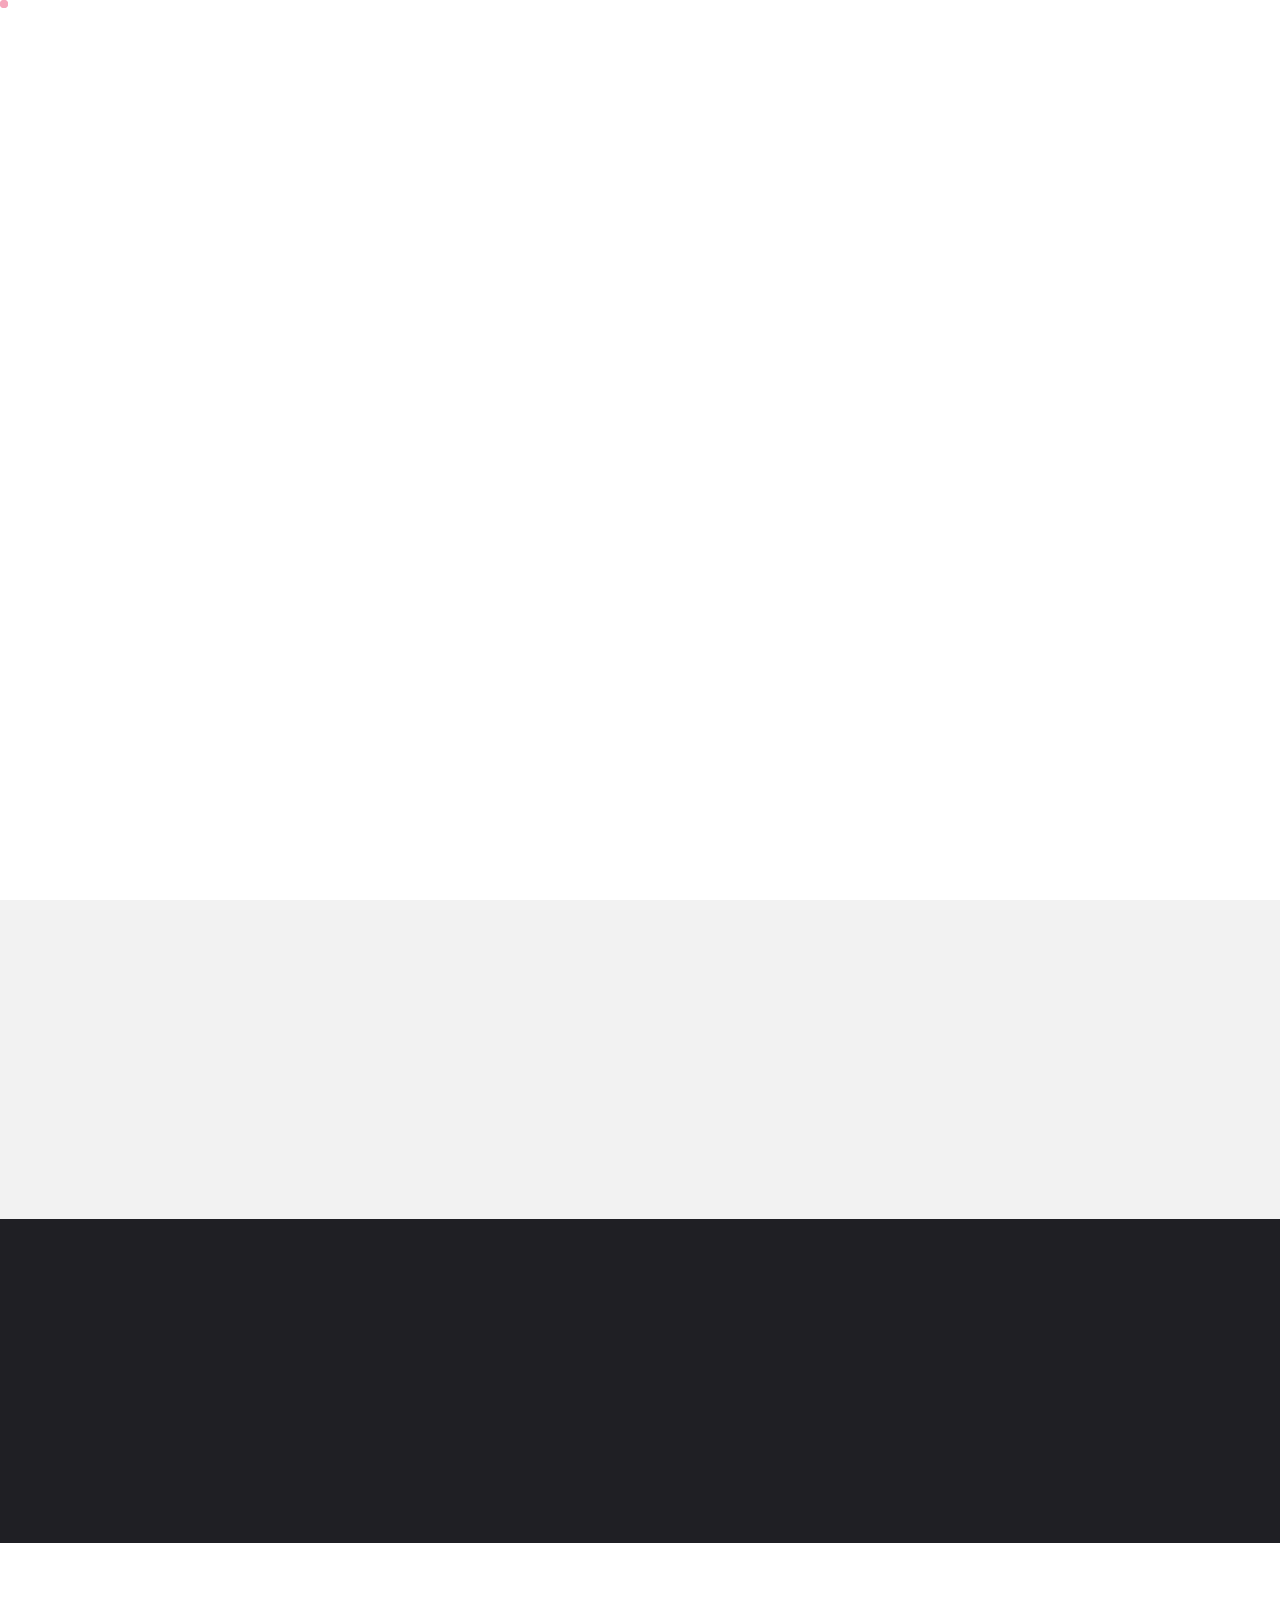
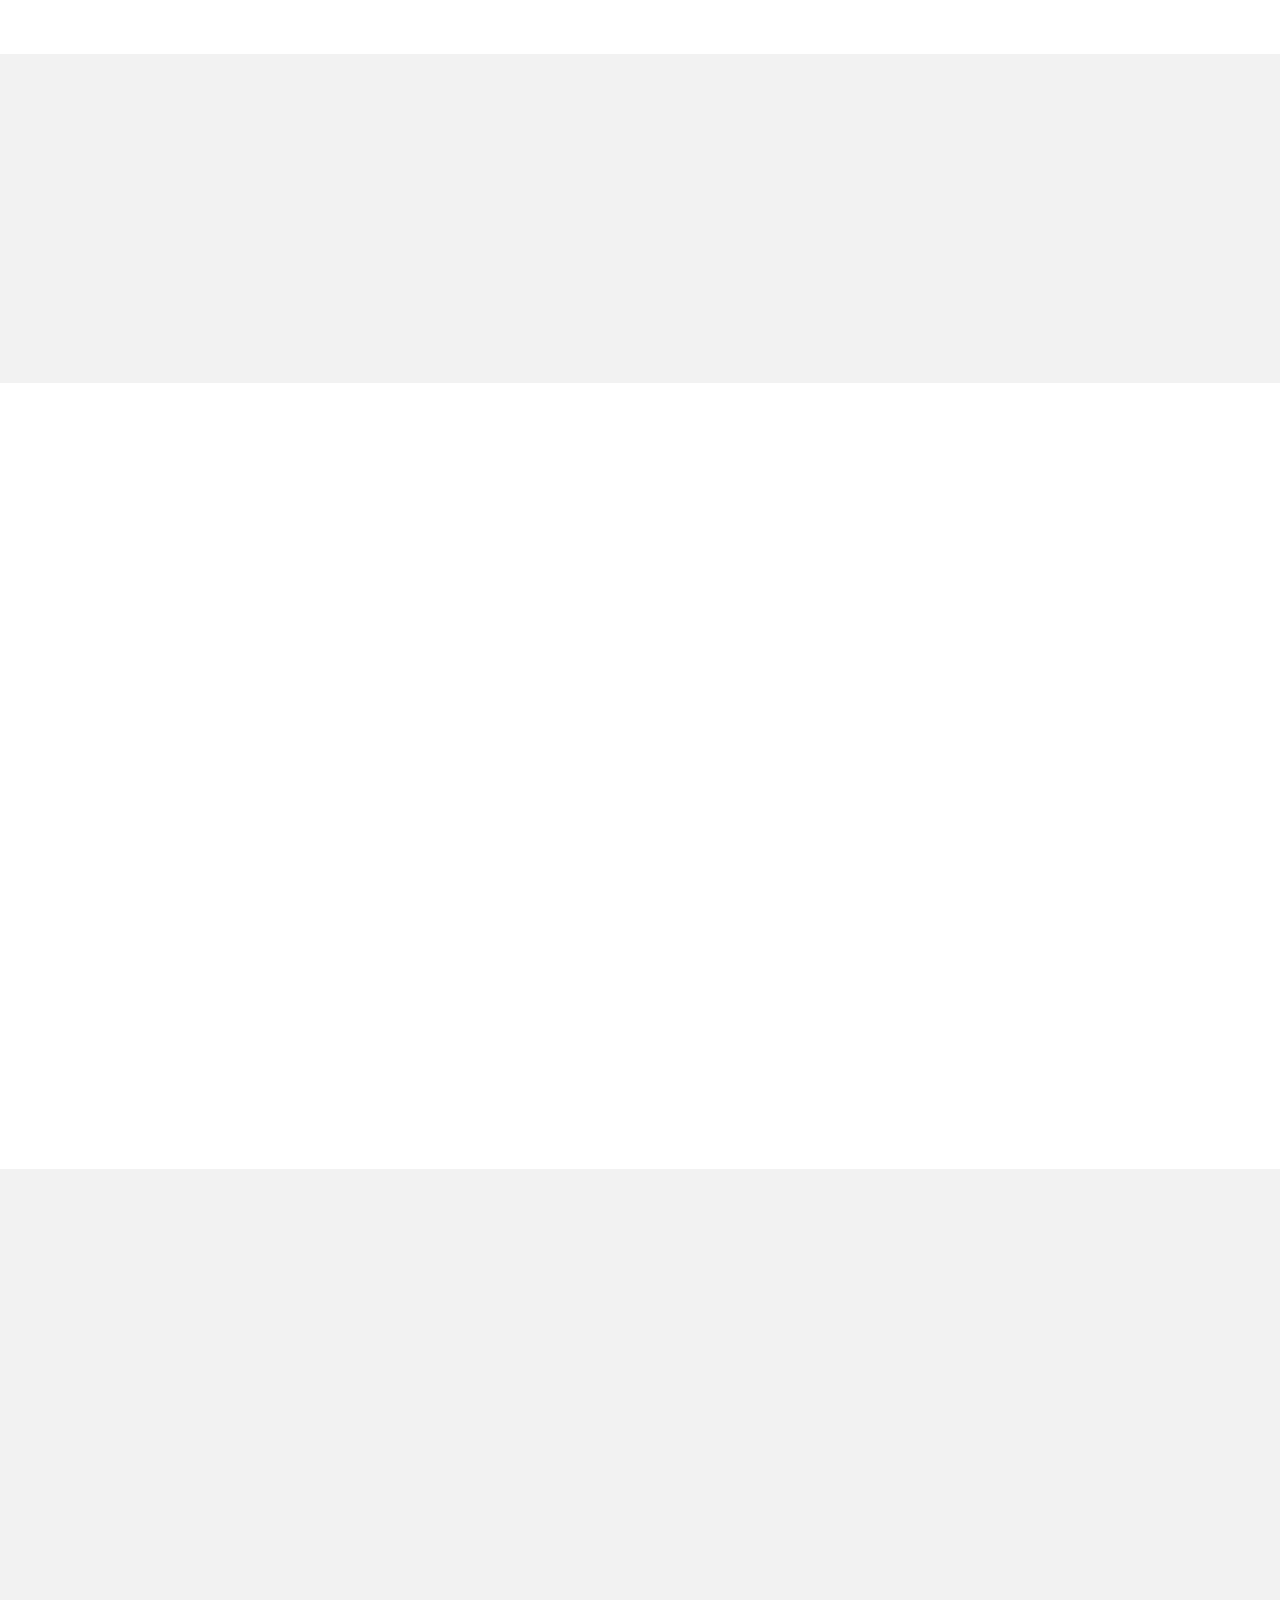
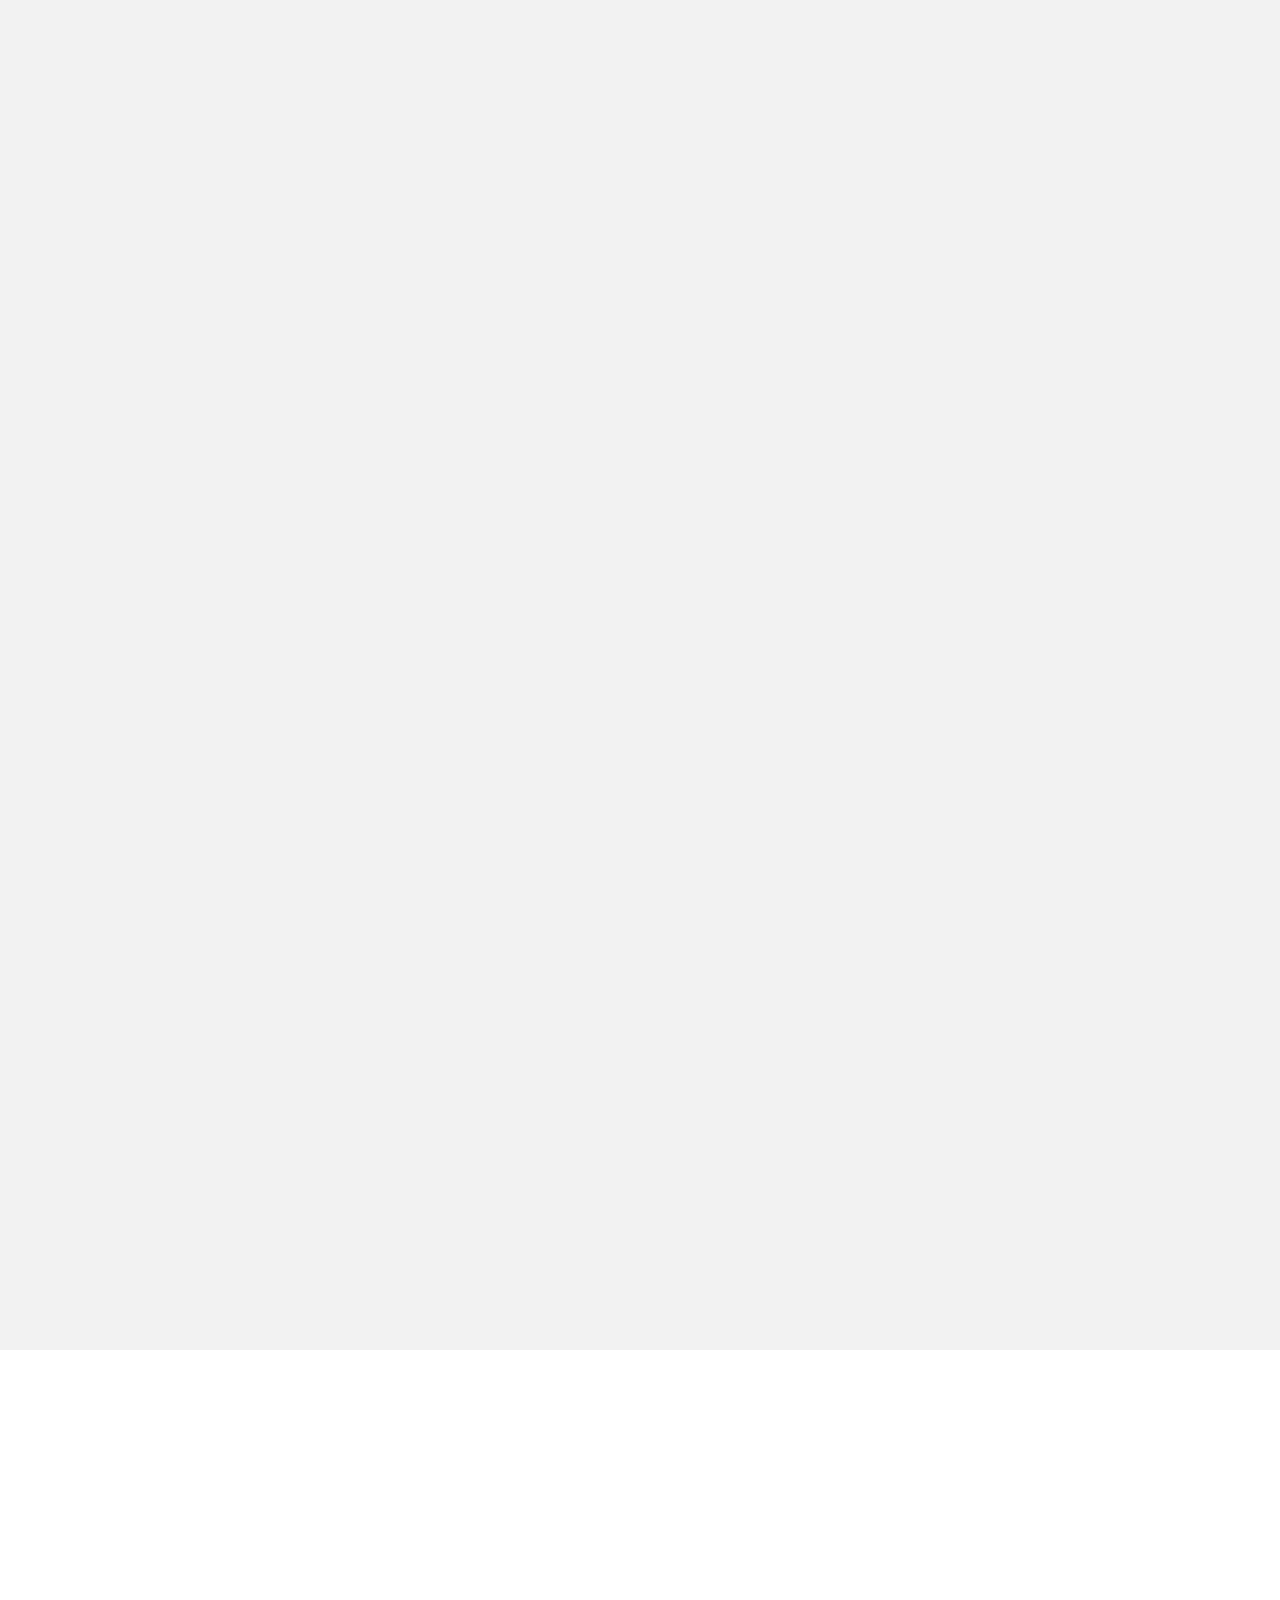
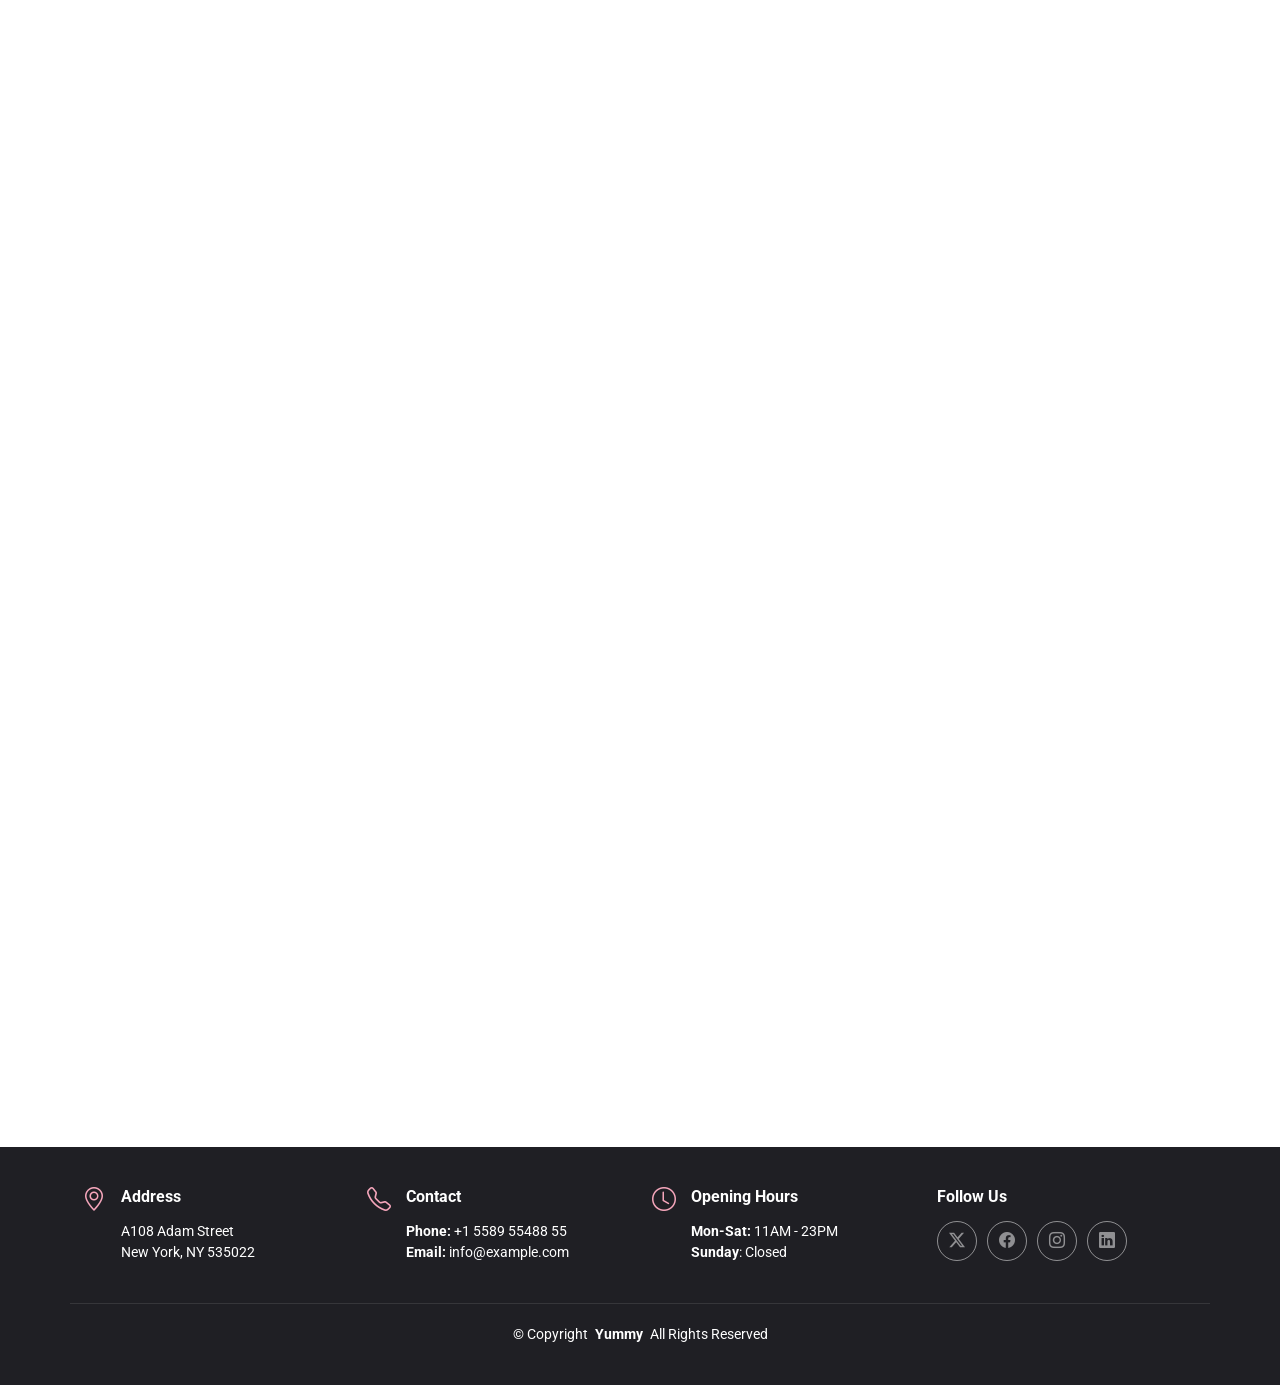
==== index.html @ 61a9fc9a "Actualizar" ====
<!DOCTYPE html>
<html lang="en">

<head>
  <meta charset="utf-8">
  <meta content="width=device-width, initial-scale=1.0" name="viewport">
  <title>Hamburguesa express</title>
  <meta name="description" content="">
  <meta name="keywords" content="">

  <!-- Favicons -->
  <link href="assets/img/favicon.png" rel="icon">
  <link href="assets/img/apple-touch-icon.png" rel="apple-touch-icon">

  <!-- Fonts -->
  <link href="https://fonts.googleapis.com" rel="preconnect">
  <link href="https://fonts.gstatic.com" rel="preconnect" crossorigin>
  <link href="https://fonts.googleapis.com/css2?family=Roboto:ital,wght@0,100;0,300;0,400;0,500;0,700;0,900;1,100;1,300;1,400;1,500;1,700;1,900&family=Inter:wght@100;200;300;400;500;600;700;800;900&family=Amatic+SC:wght@400;700&display=swap" rel="stylesheet">

  <!-- Vendor CSS Files -->
  <link href="assets/vendor/bootstrap/css/bootstrap.min.css" rel="stylesheet">
  <link href="assets/vendor/bootstrap-icons/bootstrap-icons.css" rel="stylesheet">
  <link href="assets/vendor/aos/aos.css" rel="stylesheet">
  <link href="assets/vendor/glightbox/css/glightbox.min.css" rel="stylesheet">
  <link href="assets/vendor/swiper/swiper-bundle.min.css" rel="stylesheet">

  <!-- Main CSS File -->
  <link href="assets/css/main.css" rel="stylesheet">

  <!-- =======================================================
  * Template Name: Yummy
  * Template URL: https://bootstrapmade.com/yummy-bootstrap-restaurant-website-template/
  * Updated: Mar 03 2026 with Bootstrap v5.3.8
  * Author: BootstrapMade.com
  * License: https://bootstrapmade.com/license/
  ======================================================== -->
</head>

<body class="index-page">

  <header id="header" class="header d-flex align-items-center sticky-top">
    <div class="container position-relative d-flex align-items-center justify-content-between">

      <a href="index.html" class="logo d-flex align-items-center me-auto me-xl-0">
        <!-- Uncomment the line below if you also wish to use an image logo -->
         <img src="assets/img/Dulce.webp" alt="">
        <div class="colorT">
          <h1 class="sitename" style="color: #8bc0f1; ">Dulce Vida</h1>
        </div>
        <span>.</span>
      </a>

      <nav id="navmenu" class="navmenu">
        <ul>
          <li><a href="#hero" class="active">Home<br></a></li>
          <li><a href="#menu">Menu</a></li>
          <li><a href="#gallery">Gallery</a></li>
          <li><a href="#contact">Contact</a></li>
        </ul>
        <i class="mobile-nav-toggle d-xl-none bi bi-list"></i>
      </nav>

      <a class="btn-getstarted" href="index.html#book-a-table">Book a Table</a>

    </div>
  </header>

  <main class="main">

    <!-- Hero Section -->
    <section id="hero" class="hero section light-background">

      <div class="container">
        <div class="row gy-4 justify-content-center justify-content-lg-between">
          <div class="col-lg-5 order-2 order-lg-1 d-flex flex-column justify-content-center">
            <h1 data-aos="fade-up">Enjoy Your Healthy<br>Delicious Food</h1>
            <p data-aos="fade-up" data-aos-delay="100">We are team of talented designers making websites with Bootstrap</p>
            <div class="d-flex" data-aos="fade-up" data-aos-delay="200">
              <a href="#book-a-table" class="btn-get-started">Booka a Table</a>
              <a href="https://www.youtube.com/embed/WJB0mTWjXp8?list=RDMMuXaExKJkP_g" class="glightbox btn-watch-video d-flex align-items-center"><i class="bi bi-play-circle"></i><span>Watch Video</span></a>
            </div>
          </div>
          <div class="col-lg-5 order-1 order-lg-2 hero-img" data-aos="zoom-out">
            <img src="assets/img/Postre.png" class="img-fluid animated" alt="">
          </div>
        </div>
      </div>

    </section><!-- /Hero Section -->

    <!-- Why Us Section -->
    <section id="why-us" class="why-us section light-background">

      <div class="container">

        <div class="row gy-4">

          <div class="col-lg-4" data-aos="fade-up" data-aos-delay="100">
            <div class="why-box">
              <h3>Why Choose Yummy</h3>
              <p>
                Lorem ipsum dolor sit amet, consectetur adipiscing elit, sed do eiusmod tempor incididunt ut labore et dolore magna aliqua. Duis aute irure dolor in reprehenderit
                Asperiores dolores sed et. Tenetur quia eos. Autem tempore quibusdam vel necessitatibus optio ad corporis.
              </p>
              <div class="text-center">
                <a href="#" class="more-btn"><span>Learn More</span> <i class="bi bi-chevron-right"></i></a>
              </div>
            </div>
          </div><!-- End Why Box -->

          <div class="col-lg-8 d-flex align-items-stretch">
            <div class="row gy-4" data-aos="fade-up" data-aos-delay="200">

              <div class="col-xl-4">
                <div class="icon-box d-flex flex-column justify-content-center align-items-center">
                  <i class="bi bi-clipboard-data"></i>
                  <h4>Corporis voluptates officia eiusmod</h4>
                  <p>Consequuntur sunt aut quasi enim aliquam quae harum pariatur laboris nisi ut aliquip</p>
                </div>
              </div><!-- End Icon Box -->

              <div class="col-xl-4" data-aos="fade-up" data-aos-delay="300">
                <div class="icon-box d-flex flex-column justify-content-center align-items-center">
                  <i class="bi bi-gem"></i>
                  <h4>Ullamco laboris ladore lore pan</h4>
                  <p>Excepteur sint occaecat cupidatat non proident, sunt in culpa qui officia deserunt</p>
                </div>
              </div><!-- End Icon Box -->

              <div class="col-xl-4" data-aos="fade-up" data-aos-delay="400">
                <div class="icon-box d-flex flex-column justify-content-center align-items-center">
                  <i class="bi bi-inboxes"></i>
                  <h4>Labore consequatur incidid dolore</h4>
                  <p>Aut suscipit aut cum nemo deleniti aut omnis. Doloribus ut maiores omnis facere</p>
                </div>
              </div><!-- End Icon Box -->

            </div>
          </div>

        </div>

      </div>

    </section><!-- /Why Us Section -->

    <!-- Stats Section -->
    <section id="stats" class="stats section dark-background">

      <img src="assets/img/stats-bg.jpg" alt="" data-aos="fade-in">

      <div class="container position-relative" data-aos="fade-up" data-aos-delay="100">

        <div class="row gy-4">

          <div class="col-lg-3 col-md-6">
            <div class="stats-item text-center w-100 h-100">
              <span data-purecounter-start="0" data-purecounter-end="232" data-purecounter-duration="1" class="purecounter"></span>
              <p>Clients</p>
            </div>
          </div><!-- End Stats Item -->

          <div class="col-lg-3 col-md-6">
            <div class="stats-item text-center w-100 h-100">
              <span data-purecounter-start="0" data-purecounter-end="521" data-purecounter-duration="1" class="purecounter"></span>
              <p>Projects</p>
            </div>
          </div><!-- End Stats Item -->

          <div class="col-lg-3 col-md-6">
            <div class="stats-item text-center w-100 h-100">
              <span data-purecounter-start="0" data-purecounter-end="1453" data-purecounter-duration="1" class="purecounter"></span>
              <p>Hours Of Support</p>
            </div>
          </div><!-- End Stats Item -->

          <div class="col-lg-3 col-md-6">
            <div class="stats-item text-center w-100 h-100">
              <span data-purecounter-start="0" data-purecounter-end="32" data-purecounter-duration="1" class="purecounter"></span>
              <p>Workers</p>
            </div>
          </div><!-- End Stats Item -->

        </div>

      </div>

    </section><!-- /Stats Section -->

    <!-- Menu Section -->
    <section id="menu" class="menu section">

      <!-- Section Title -->
      <div class="container section-title" data-aos="fade-up">
        <h2>Our Menu</h2>
        <p><span>Check Our</span> <span class="description-title">Dulce Vida's Menu</span></p>
      </div><!-- End Section Title -->

      <div class="container">

        <ul class="nav nav-tabs d-flex justify-content-center" data-aos="fade-up" data-aos-delay="100">

          <li class="nav-item">
            <a class="nav-link active show" data-bs-toggle="tab" data-bs-target="#menu-starters">
              <h4>Starters</h4>
            </a>
          </li><!-- End tab nav item -->

        </ul>

        <div class="tab-content" data-aos="fade-up" data-aos-delay="200">

          <div class="tab-pane fade active show" id="menu-starters">

            <div class="tab-header text-center">
              <p>Menu</p>
              <h3>Starters</h3>
            </div>

            <div class="row gy-5">

              <div class="col-lg-4 menu-item">
                <a href="assets/img/menu/num1.PNG" class="glightbox"><img src="assets/img/menu/num1.PNG" class="menu-img img-fluid" alt=""></a>
                <h4>Waffle Frutal Supreme</h4>
                <p class="ingredients">
                  Fresh fruit and vanilla ice cream
                </p>
                <p class="price">
                  $5.95
                </p>
              </div><!-- Menu Item -->

              <div class="col-lg-4 menu-item">
                <a href="assets/img/menu/num2.PNG" class="glightbox"><img src="assets/img/menu/num2.PNG" class="menu-img img-fluid" alt=""></a>
                <h4>Waffle Clásico Vainilla</h4>
                <p class="ingredients">
                  Crispy waffle with vanilla ice cream
                </p>
                <p class="price">
                  $14.95
                </p>
              </div><!-- Menu Item -->

              <div class="col-lg-4 menu-item">
                <a href="assets/img/menu/num3.PNG" class="glightbox"><img src="assets/img/menu/num3.PNG" class="menu-img img-fluid" alt=""></a>
                <h4>Waffle Choco Delight</h4>
                <p class="ingredients">
                  Waffle with chocolate chip ice cream
                </p>
                <p class="price">
                  $8.95
                </p>
              </div><!-- Menu Item -->

              <div class="col-lg-4 menu-item">
                <a href="assets/img/menu/num4.PNG" class="glightbox"><img src="assets/img/menu/num4.PNG" class="menu-img img-fluid" alt=""></a>
                <h4>Cookies & Cream Shake</h4>
                <p class="ingredients">
                  Creamy vanilla shake with cookie crumbs
                </p>
                <p class="price">
                  $12.95
                </p>
              </div><!-- Menu Item -->

              <div class="col-lg-4 menu-item">
                <a href="assets/img/menu/num5.PNG" class="glightbox"><img src="assets/img/menu/num5.PNG" class="menu-img img-fluid" alt=""></a>
                <h4>Mango Delight Shake</h4>
                <p class="ingredients">
                  Fresh mango blended into a smooth shake
                </p>
                <p class="price">
                  $12.95
                </p>
              </div><!-- Menu Item -->

              <div class="col-lg-4 menu-item">
                <a href="assets/img/menu/num6.PNG" class="glightbox"><img src="assets/img/menu/num6.PNG" class="menu-img img-fluid" alt=""></a>
                <h4>Strawberry Bliss Shake</h4>
                <p class="ingredients">
                  Sweet strawberry shake topped with whipped cream
                </p>
                <p class="price">
                  $9.95
                </p>
              </div><!-- Menu Item -->

              <div class="col-lg-4 menu-item">
                <a href="assets/img/menu/num8.PNG" class="glightbox"><img src="assets/img/menu/num8.PNG" class="menu-img img-fluid" alt=""></a>
                <h4>Berry Sparkler</h4>
                <p class="ingredients">
                  Refreshing strawberry fruit drink
                </p>
                <p class="price">
                  $9.95
                </p>
              </div><!-- Menu Item -->

              <div class="col-lg-4 menu-item">
                <a href="assets/img/menu/num9.PNG" class="glightbox"><img src="assets/img/menu/num9.PNG" class="menu-img img-fluid" alt=""></a>
                <h4>Mango Splash</h4>
                <p class="ingredients">
                  Chilled mango fruit refresher
                </p>
                <p class="price">
                  $9.95
                </p>
              </div><!-- Menu Item -->

            </div>
          </div><!-- End Starter Menu Content -->

        </div>

      </div>

    </section><!-- /Menu Section -->

    <!-- Testimonials Section -->
    <section id="testimonials" class="testimonials section light-background">

      <!-- Section Title -->

      <div class="container" data-aos="fade-up" data-aos-delay="100">

        <div class="swiper init-swiper">
          <script type="application/json" class="swiper-config">
            {
              "loop": true,
              "speed": 600,
              "autoplay": {
                "delay": 5000
              },
              "slidesPerView": "auto",
              "pagination": {
                "el": ".swiper-pagination",
                "type": "bullets",
                "clickable": true
              }
            }
          </script>
          <div class="swiper-wrapper">

            <div class="swiper-slide">
              <div class="testimonial-item">
                <div class="row gy-4 justify-content-center">
                  <div class="col-lg-6">
                    <div class="testimonial-content">
                      <p>
                        <i class="bi bi-quote quote-icon-left"></i>
                        <span>Proin iaculis purus consequat sem cure digni ssim donec porttitora entum suscipit rhoncus. Accusantium quam, ultricies eget id, aliquam eget nibh et. Maecen aliquam, risus at semper.</span>
                        <i class="bi bi-quote quote-icon-right"></i>
                      </p>
                      <h3>Saul Goodman</h3>
                      <h4>Ceo &amp; Founder</h4>
                      <div class="stars">
                        <i class="bi bi-star-fill"></i><i class="bi bi-star-fill"></i><i class="bi bi-star-fill"></i><i class="bi bi-star-fill"></i><i class="bi bi-star-fill"></i>
                      </div>
                    </div>
                  </div>
                  <div class="col-lg-2 text-center">
                    <img src="assets/img/testimonials/testimonials-1.jpg" class="img-fluid testimonial-img" alt="">
                  </div>
                </div>
              </div>
            </div><!-- End testimonial item -->

            <div class="swiper-slide">
              <div class="testimonial-item">
                <div class="row gy-4 justify-content-center">
                  <div class="col-lg-6">
                    <div class="testimonial-content">
                      <p>
                        <i class="bi bi-quote quote-icon-left"></i>
                        <span>Export tempor illum tamen malis malis eram quae irure esse labore quem cillum quid cillum eram malis quorum velit fore eram velit sunt aliqua noster fugiat irure amet legam anim culpa.</span>
                        <i class="bi bi-quote quote-icon-right"></i>
                      </p>
                      <h3>Sara Wilsson</h3>
                      <h4>Designer</h4>
                      <div class="stars">
                        <i class="bi bi-star-fill"></i><i class="bi bi-star-fill"></i><i class="bi bi-star-fill"></i><i class="bi bi-star-fill"></i><i class="bi bi-star-fill"></i>
                      </div>
                    </div>
                  </div>
                  <div class="col-lg-2 text-center">
                    <img src="assets/img/testimonials/testimonials-2.jpg" class="img-fluid testimonial-img" alt="">
                  </div>
                </div>
              </div>
            </div><!-- End testimonial item -->

            <div class="swiper-slide">
              <div class="testimonial-item">
                <div class="row gy-4 justify-content-center">
                  <div class="col-lg-6">
                    <div class="testimonial-content">
                      <p>
                        <i class="bi bi-quote quote-icon-left"></i>
                        <span>Enim nisi quem export duis labore cillum quae magna enim sint quorum nulla quem veniam duis minim tempor labore quem eram duis noster aute amet eram fore quis sint minim.</span>
                        <i class="bi bi-quote quote-icon-right"></i>
                      </p>
                      <h3>Jena Karlis</h3>
                      <h4>Store Owner</h4>
                      <div class="stars">
                        <i class="bi bi-star-fill"></i><i class="bi bi-star-fill"></i><i class="bi bi-star-fill"></i><i class="bi bi-star-fill"></i><i class="bi bi-star-fill"></i>
                      </div>
                    </div>
                  </div>
                  <div class="col-lg-2 text-center">
                    <img src="assets/img/testimonials/testimonials-3.jpg" class="img-fluid testimonial-img" alt="">
                  </div>
                </div>
              </div>
            </div><!-- End testimonial item -->

            <div class="swiper-slide">
              <div class="testimonial-item">
                <div class="row gy-4 justify-content-center">
                  <div class="col-lg-6">
                    <div class="testimonial-content">
                      <p>
                        <i class="bi bi-quote quote-icon-left"></i>
                        <span>Fugiat enim eram quae cillum dolore dolor amet nulla culpa multos export minim fugiat minim velit minim dolor enim duis veniam ipsum anim magna sunt elit fore quem dolore labore illum veniam.</span>
                        <i class="bi bi-quote quote-icon-right"></i>
                      </p>
                      <h3>John Larson</h3>
                      <h4>Entrepreneur</h4>
                      <div class="stars">
                        <i class="bi bi-star-fill"></i><i class="bi bi-star-fill"></i><i class="bi bi-star-fill"></i><i class="bi bi-star-fill"></i><i class="bi bi-star-fill"></i>
                      </div>
                    </div>
                  </div>
                  <div class="col-lg-2 text-center">
                    <img src="assets/img/testimonials/testimonials-4.jpg" class="img-fluid testimonial-img" alt="">
                  </div>
                </div>
              </div>
            </div><!-- End testimonial item -->

          </div>
          <div class="swiper-pagination"></div>
        </div>

      </div>

    </section><!-- /Testimonials Section -->

    <!-- Book A Table Section -->
    <section id="book-a-table" class="book-a-table section">

      <!-- Section Title -->
      <div class="container section-title" data-aos="fade-up">
        <h2>Book A Table</h2>
        <p><span>Book Your</span> <span class="description-title">Stay With Us<br></span></p>
      </div><!-- End Section Title -->

      <div class="container">

        <div class="row g-0" data-aos="fade-up" data-aos-delay="100">

          <div class="col-lg-4 reservation-img" style="background-image: url(assets/img/reservation.jpg);"></div>

          <div class="col-lg-8 d-flex align-items-center reservation-form-bg" data-aos="fade-up" data-aos-delay="200">
            <form action="forms/book-a-table.php" method="post" role="form" class="php-email-form">
              <div class="row gy-4">
                <div class="col-lg-4 col-md-6">
                  <input type="text" name="name" class="form-control" id="name" placeholder="Your Name" required="">
                </div>
                <div class="col-lg-4 col-md-6">
                  <input type="email" class="form-control" name="email" id="email" placeholder="Your Email" required="">
                </div>
                <div class="col-lg-4 col-md-6">
                  <input type="text" class="form-control" name="phone" id="phone" placeholder="Your Phone" required="">
                </div>
                <div class="col-lg-4 col-md-6">
                  <input type="date" name="date" class="form-control" id="date" placeholder="Date" required="">
                </div>
                <div class="col-lg-4 col-md-6">
                  <input type="time" class="form-control" name="time" id="time" placeholder="Time" required="">
                </div>
                <div class="col-lg-4 col-md-6">
                  <input type="number" class="form-control" name="people" id="people" placeholder="# of people" required="">
                </div>
              </div>

              <div class="form-group mt-3">
                <textarea class="form-control" name="message" rows="5" placeholder="Message"></textarea>
              </div>

              <div class="text-center mt-3">
                <div class="loading">Loading</div>
                <div class="error-message"></div>
                <div class="sent-message">Your booking request was sent. We will call back or send an Email to confirm your reservation. Thank you!</div>
                <button type="submit">Book a Table</button>
              </div>
            </form>
          </div><!-- End Reservation Form -->

        </div>

      </div>

    </section><!-- /Book A Table Section -->

    <!-- Gallery Section -->
    <section id="gallery" class="gallery section light-background">

      <!-- Section Title -->
      <div class="container section-title" data-aos="fade-up">
        <h2>Gallery</h2>
        <p><span>Check</span> <span class="description-title">Our Gallery</span></p>
      </div><!-- End Section Title -->

      <div class="container" data-aos="fade-up" data-aos-delay="100">

        <div class="swiper init-swiper">
          <script type="application/json" class="swiper-config">
            {
              "loop": true,
              "speed": 600,
              "autoplay": {
                "delay": 5000
              },
              "slidesPerView": "auto",
              "centeredSlides": true,
              "pagination": {
                "el": ".swiper-pagination",
                "type": "bullets",
                "clickable": true
              },
              "breakpoints": {
                "320": {
                  "slidesPerView": 1,
                  "spaceBetween": 0
                },
                "768": {
                  "slidesPerView": 3,
                  "spaceBetween": 20
                },
                "1200": {
                  "slidesPerView": 5,
                  "spaceBetween": 20
                }
              }
            }
          </script>
          <div class="swiper-wrapper align-items-center">
            <div class="swiper-slide"><a class="glightbox" data-gallery="images-gallery" href="assets/img/gallery/num1.PNG"><img src="assets/img/gallery/num1.PNG" class="img-fluid" alt=""></a></div>
            <div class="swiper-slide"><a class="glightbox" data-gallery="images-gallery" href="assets/img/gallery/num2.PNG"><img src="assets/img/gallery/num2.PNG" class="img-fluid" alt=""></a></div>
            <div class="swiper-slide"><a class="glightbox" data-gallery="images-gallery" href="assets/img/gallery/num3.PNG"><img src="assets/img/gallery/num3.PNG" class="img-fluid" alt=""></a></div>
            <div class="swiper-slide"><a class="glightbox" data-gallery="images-gallery" href="assets/img/gallery/num4.PNG"><img src="assets/img/gallery/num4.PNG" class="img-fluid" alt=""></a></div>
            <div class="swiper-slide"><a class="glightbox" data-gallery="images-gallery" href="assets/img/gallery/num5.PNG"><img src="assets/img/gallery/num5.PNG" class="img-fluid" alt=""></a></div>
            <div class="swiper-slide"><a class="glightbox" data-gallery="images-gallery" href="assets/img/gallery/num6.PNG"><img src="assets/img/gallery/num6.PNG" class="img-fluid" alt=""></a></div>
            <div class="swiper-slide"><a class="glightbox" data-gallery="images-gallery" href="assets/img/gallery/num8.PNG"><img src="assets/img/gallery/num8.PNG" class="img-fluid" alt=""></a></div>
            <div class="swiper-slide"><a class="glightbox" data-gallery="images-gallery" href="assets/img/gallery/num9.PNG"><img src="assets/img/gallery/num9.PNG" class="img-fluid" alt=""></a></div>
          </div>
          <div class="swiper-pagination"></div>
        </div>

      </div>

    </section><!-- /Gallery Section -->

    <!-- Contact Section -->
    <section id="contact" class="contact section">

      <!-- Section Title -->
      <div class="container section-title" data-aos="fade-up">
        <h2>Contact</h2>
        <p><span>Need Help?</span> <span class="description-title">Contact Us</span></p>
      </div><!-- End Section Title -->

      <div class="container" data-aos="fade-up" data-aos-delay="100">

        <div class="mb-5">
          <iframe style="width: 100%; height: 400px;" src="https://www.google.com/maps/embed?pb=!1m14!1m8!1m3!1d12097.433213460943!2d-74.0062269!3d40.7101282!3m2!1i1024!2i768!4f13.1!3m3!1m2!1s0x0%3A0xb89d1fe6bc499443!2sDowntown+Conference+Center!5e0!3m2!1smk!2sbg!4v1539943755621" frameborder="0" allowfullscreen=""></iframe>
        </div><!-- End Google Maps -->

        <div class="row gy-4">

          <div class="col-md-6">
            <div class="info-item d-flex align-items-center" data-aos="fade-up" data-aos-delay="200">
              <i class="icon bi bi-geo-alt flex-shrink-0"></i>
              <div>
                <h3>Address</h3>
                <p>A108 Adam Street, New York, NY 535022</p>
              </div>
            </div>
          </div><!-- End Info Item -->

          <div class="col-md-6">
            <div class="info-item d-flex align-items-center" data-aos="fade-up" data-aos-delay="300">
              <i class="icon bi bi-telephone flex-shrink-0"></i>
              <div>
                <h3>Call Us</h3>
                <p>+1 5589 55488 55</p>
              </div>
            </div>
          </div><!-- End Info Item -->

          <div class="col-md-6">
            <div class="info-item d-flex align-items-center" data-aos="fade-up" data-aos-delay="400">
              <i class="icon bi bi-envelope flex-shrink-0"></i>
              <div>
                <h3>Email Us</h3>
                <p>info@example.com</p>
              </div>
            </div>
          </div><!-- End Info Item -->

          <div class="col-md-6">
            <div class="info-item d-flex align-items-center" data-aos="fade-up" data-aos-delay="500">
              <i class="icon bi bi-clock flex-shrink-0"></i>
              <div>
                <h3>Opening Hours<br></h3>
                <p><strong>Mon-Sat:</strong> 11AM - 23PM; <strong>Sunday:</strong> Closed</p>
              </div>
            </div>
          </div><!-- End Info Item -->

        </div>

        <form action="forms/contact.php" method="post" class="php-email-form" data-aos="fade-up" data-aos-delay="600">
          <div class="row gy-4">

            <div class="col-md-6">
              <input type="text" name="name" class="form-control" placeholder="Your Name" required="">
            </div>

            <div class="col-md-6 ">
              <input type="email" class="form-control" name="email" placeholder="Your Email" required="">
            </div>

            <div class="col-md-12">
              <input type="text" class="form-control" name="subject" placeholder="Subject" required="">
            </div>

            <div class="col-md-12">
              <textarea class="form-control" name="message" rows="6" placeholder="Message" required=""></textarea>
            </div>

            <div class="col-md-12 text-center">
              <div class="loading">Loading</div>
              <div class="error-message"></div>
              <div class="sent-message">Your message has been sent. Thank you!</div>

              <button type="submit">Send Message</button>
            </div>

          </div>
        </form><!-- End Contact Form -->

      </div>

    </section><!-- /Contact Section -->

  </main>

  <footer id="footer" class="footer dark-background">

    <div class="container">
      <div class="row gy-3">
        <div class="col-lg-3 col-md-6 d-flex">
          <i class="bi bi-geo-alt icon"></i>
          <div class="address">
            <h4>Address</h4>
            <p>A108 Adam Street</p>
            <p>New York, NY 535022</p>
            <p></p>
          </div>

        </div>

        <div class="col-lg-3 col-md-6 d-flex">
          <i class="bi bi-telephone icon"></i>
          <div>
            <h4>Contact</h4>
            <p>
              <strong>Phone:</strong> <span>+1 5589 55488 55</span><br>
              <strong>Email:</strong> <span>info@example.com</span><br>
            </p>
          </div>
        </div>

        <div class="col-lg-3 col-md-6 d-flex">
          <i class="bi bi-clock icon"></i>
          <div>
            <h4>Opening Hours</h4>
            <p>
              <strong>Mon-Sat:</strong> <span>11AM - 23PM</span><br>
              <strong>Sunday</strong>: <span>Closed</span>
            </p>
          </div>
        </div>

        <div class="col-lg-3 col-md-6">
          <h4>Follow Us</h4>
          <div class="social-links d-flex">
            <a href="#" class="twitter"><i class="bi bi-twitter-x"></i></a>
            <a href="#" class="facebook"><i class="bi bi-facebook"></i></a>
            <a href="#" class="instagram"><i class="bi bi-instagram"></i></a>
            <a href="#" class="linkedin"><i class="bi bi-linkedin"></i></a>
          </div>
        </div>

      </div>
    </div>

    <div class="container copyright text-center mt-4">
      <p>© <span>Copyright</span> <strong class="px-1 sitename">Yummy</strong> <span>All Rights Reserved</span></p>
    </div>

  </footer>

  <!-- Scroll Top -->
  <a href="#" id="scroll-top" class="scroll-top d-flex align-items-center justify-content-center"><i class="bi bi-arrow-up-short"></i></a>

  <!-- Preloader -->
  <div id="preloader"></div>

  <!-- Vendor JS Files -->
  <script src="assets/vendor/bootstrap/js/bootstrap.bundle.min.js"></script>
  <script src="assets/vendor/php-email-form/validate.js"></script>
  <script src="assets/vendor/aos/aos.js"></script>
  <script src="assets/vendor/glightbox/js/glightbox.min.js"></script>
  <script src="assets/vendor/purecounter/purecounter_vanilla.js"></script>
  <script src="assets/vendor/swiper/swiper-bundle.min.js"></script>

  <!-- Main JS File -->
  <script src="assets/js/main.js"></script>

</body>

</html>
---- assets/css/main.css ----
/**
* Template Name: Yummy
* Template URL: https://bootstrapmade.com/yummy-bootstrap-restaurant-website-template/
* Updated: Aug 07 2024 with Bootstrap v5.3.3
* Author: BootstrapMade.com
* License: https://bootstrapmade.com/license/
*/

/*--------------------------------------------------------------
# Font & Color Variables
# Help: https://bootstrapmade.com/color-system/
--------------------------------------------------------------*/
/* Fonts */
:root {
  --default-font: "Roboto",  system-ui, -apple-system, "Segoe UI", Roboto, "Helvetica Neue", Arial, "Noto Sans", "Liberation Sans", sans-serif, "Apple Color Emoji", "Segoe UI Emoji", "Segoe UI Symbol", "Noto Color Emoji";
  --heading-font: "Amatic SC",  sans-serif;
  --nav-font: "Inter",  sans-serif;
}

/* Global Colors - The following color variables are used throughout the website. Updating them here will change the color scheme of the entire website */
:root { 
  --background-color: #ffffff; /* Background color for the entire website, including individual sections */
  --default-color: #212529; /* Default color used for the majority of the text content across the entire website */
  --heading-color: #37373f; /* Color for headings, subheadings and title throughout the website */
  --accent-color: #f5a6bb; /* Accent color that represents your brand on the website. It's used for buttons, links, and other elements that need to stand out */
  --surface-color: #ffffff; /* The surface color is used as a background of boxed elements within sections, such as cards, icon boxes, or other elements that require a visual separation from the global background. */
  --contrast-color: #ffffff; /* Contrast color for text, ensuring readability against backgrounds of accent, heading, or default colors. */
}

/* Nav Menu Colors - The following color variables are used specifically for the navigation menu. They are separate from the global colors to allow for more customization options */
:root {
  --nav-color: #7f7f90;  /* The default color of the main navmenu links */
  --nav-hover-color: #f9c5c7; /* Applied to main navmenu links when they are hovered over or active */
  --nav-mobile-background-color: #ffffff; /* Used as the background color for mobile navigation menu */
  --nav-dropdown-background-color: #ffffff; /* Used as the background color for dropdown items that appear when hovering over primary navigation items */
  --nav-dropdown-color: #7f7f90; /* Used for navigation links of the dropdown items in the navigation menu. */
  --nav-dropdown-hover-color: #f9c5c7; /* Similar to --nav-hover-color, this color is applied to dropdown navigation links when they are hovered over. */
}

/* Color Presets - These classes override global colors when applied to any section or element, providing reuse of the sam color scheme. */

.light-background {
  --background-color: #f2f2f2;
  --surface-color: #ffffff;
}

.dark-background {
  --background-color: #1f1f24;
  --default-color: #ffffff;
  --heading-color: #ffffff;
  --surface-color: #37373f;
  --contrast-color: #ffffff;
}

/* Smooth scroll */
:root {
  scroll-behavior: smooth;
}

/*--------------------------------------------------------------
# General Styling & Shared Classes
--------------------------------------------------------------*/
body {
  color: var(--default-color);
  background-color: var(--background-color);
  font-family: var(--default-font);
}

a {
  color: var(--accent-color);
  text-decoration: none;
  transition: 0.3s;
}

a:hover {
  color: color-mix(in srgb, var(--accent-color), transparent 25%);
  text-decoration: none;
}

h1,
h2,
h3,
h4,
h5,
h6 {
  color: var(--heading-color);
  font-family: var(--heading-font);
}

/* Pulsating Play Button
------------------------------*/
.pulsating-play-btn {
  width: 94px;
  height: 94px;
  background: radial-gradient(var(--accent-color) 50%, color-mix(in srgb, var(--accent-color), transparent 75%) 52%);
  border-radius: 50%;
  display: block;
  position: relative;
  overflow: hidden;
}

.pulsating-play-btn:before {
  content: "";
  position: absolute;
  width: 120px;
  height: 120px;
  animation-delay: 0s;
  animation: pulsate-play-btn 2s;
  animation-direction: forwards;
  animation-iteration-count: infinite;
  animation-timing-function: steps;
  opacity: 1;
  border-radius: 50%;
  border: 5px solid color-mix(in srgb, var(--accent-color), transparent 30%);
  top: -15%;
  left: -15%;
  background: rgba(198, 16, 0, 0);
}

.pulsating-play-btn:after {
  content: "";
  position: absolute;
  left: 50%;
  top: 50%;
  transform: translateX(-40%) translateY(-50%);
  width: 0;
  height: 0;
  border-top: 10px solid transparent;
  border-bottom: 10px solid transparent;
  border-left: 15px solid #fff;
  z-index: 100;
  transition: all 400ms cubic-bezier(0.55, 0.055, 0.675, 0.19);
}

.pulsating-play-btn:hover:before {
  content: "";
  position: absolute;
  left: 50%;
  top: 50%;
  transform: translateX(-40%) translateY(-50%);
  width: 0;
  height: 0;
  border: none;
  border-top: 10px solid transparent;
  border-bottom: 10px solid transparent;
  border-left: 15px solid #fff;
  z-index: 200;
  animation: none;
  border-radius: 0;
}

.pulsating-play-btn:hover:after {
  border-left: 15px solid var(--accent-color);
  transform: scale(20);
}

@keyframes pulsate-play-btn {
  0% {
    transform: scale(0.6, 0.6);
    opacity: 1;
  }

  100% {
    transform: scale(1, 1);
    opacity: 0;
  }
}

/* PHP Email Form Messages
------------------------------*/
.php-email-form .error-message {
  display: none;
  background: #df1529;
  color: #ffffff;
  text-align: left;
  padding: 15px;
  margin-bottom: 24px;
  font-weight: 600;
}

.php-email-form .sent-message {
  display: none;
  color: #ffffff;
  background: #059652;
  text-align: center;
  padding: 15px;
  margin-bottom: 24px;
  font-weight: 600;
}

.php-email-form .loading {
  display: none;
  background: var(--surface-color);
  text-align: center;
  padding: 15px;
  margin-bottom: 24px;
}

.php-email-form .loading:before {
  content: "";
  display: inline-block;
  border-radius: 50%;
  width: 24px;
  height: 24px;
  margin: 0 10px -6px 0;
  border: 3px solid var(--accent-color);
  border-top-color: var(--surface-color);
  animation: php-email-form-loading 1s linear infinite;
}

@keyframes php-email-form-loading {
  0% {
    transform: rotate(0deg);
  }

  100% {
    transform: rotate(360deg);
  }
}

/*--------------------------------------------------------------
# Global Header
--------------------------------------------------------------*/
.header {
  color: var(--default-color);
  background-color: var(--background-color);
  padding: 20px 0;
  transition: all 0.5s;
  z-index: 997;
}

.header .logo {
  line-height: 1;
}

.header .logo img {
  max-height: 36px;
  margin-right: 8px;
}

.header .logo h1 {
  font-size: 30px;
  margin: 0;
  font-weight: 700;
  color: var(--heading-color);
  font-family: var(--default-font);
}

.header .logo span {
  color: var(--accent-color);
  font-size: 36px;
}

.header .btn-getstarted,
.header .btn-getstarted:focus {
  color: var(--contrast-color);
  background: var(--accent-color);
  font-size: 14px;
  padding: 8px 26px;
  margin: 0;
  border-radius: 50px;
  transition: 0.3s;
}

.header .btn-getstarted:hover,
.header .btn-getstarted:focus:hover {
  color: var(--contrast-color);
  background: color-mix(in srgb, var(--accent-color), transparent 15%);
}

@media (max-width: 1200px) {
  .header .logo {
    order: 1;
  }

  .header .btn-getstarted {
    order: 2;
    margin: 0 15px 0 0;
    padding: 6px 20px;
  }

  .header .navmenu {
    order: 3;
  }
}

.scrolled .header {
  box-shadow: 0px 0 18px rgba(0, 0, 0, 0.1);
}

/*--------------------------------------------------------------
# Navigation Menu
--------------------------------------------------------------*/
/* Desktop Navigation */
@media (min-width: 1200px) {
  .navmenu {
    padding: 0;
  }

  .navmenu ul {
    margin: 0;
    padding: 0;
    display: flex;
    list-style: none;
    align-items: center;
  }

  .navmenu li {
    position: relative;
  }

  .navmenu>ul>li {
    white-space: nowrap;
    padding: 15px 14px;
  }

  .navmenu>ul>li:last-child {
    padding-right: 0;
  }

  .navmenu a,
  .navmenu a:focus {
    color: var(--nav-color);
    font-size: 15px;
    padding: 0 2px;
    font-family: var(--nav-font);
    font-weight: 500;
    display: flex;
    align-items: center;
    justify-content: space-between;
    white-space: nowrap;
    transition: 0.3s;
    position: relative;
  }

  .navmenu a i,
  .navmenu a:focus i {
    font-size: 12px;
    line-height: 0;
    margin-left: 5px;
    transition: 0.3s;
  }

  .navmenu>ul>li>a:before {
    content: "";
    position: absolute;
    height: 2px;
    bottom: -6px;
    left: 0;
    background-color: var(--nav-hover-color);
    visibility: hidden;
    width: 0px;
    transition: all 0.3s ease-in-out 0s;
  }

  .navmenu a:hover:before,
  .navmenu li:hover>a:before,
  .navmenu .active:before {
    visibility: visible;
    width: 100%;
  }

  .navmenu li:hover>a,
  .navmenu .active,
  .navmenu .active:focus {
    color: color-mix(in srgb, var(--nav-color) 80%, black 50%);
  }

  .navmenu .dropdown ul {
    margin: 0;
    padding: 10px 0;
    background: var(--nav-dropdown-background-color);
    display: block;
    position: absolute;
    visibility: hidden;
    left: 14px;
    top: 130%;
    opacity: 0;
    transition: 0.3s;
    border-radius: 4px;
    z-index: 99;
    box-shadow: 0px 0px 30px rgba(0, 0, 0, 0.1);
  }

  .navmenu .dropdown ul li {
    min-width: 200px;
  }

  .navmenu .dropdown ul a {
    padding: 10px 20px;
    font-size: 15px;
    text-transform: none;
    color: var(--nav-dropdown-color);
  }

  .navmenu .dropdown ul a i {
    font-size: 12px;
  }

  .navmenu .dropdown ul a:hover,
  .navmenu .dropdown ul .active:hover,
  .navmenu .dropdown ul li:hover>a {
    color: var(--nav-dropdown-hover-color);
  }

  .navmenu .dropdown:hover>ul {
    opacity: 1;
    top: 100%;
    visibility: visible;
  }

  .navmenu .dropdown .dropdown ul {
    top: 0;
    left: -90%;
    visibility: hidden;
  }

  .navmenu .dropdown .dropdown:hover>ul {
    opacity: 1;
    top: 0;
    left: -100%;
    visibility: visible;
  }
}

/* Mobile Navigation */
@media (max-width: 1199px) {
  .mobile-nav-toggle {
    color: var(--nav-color);
    font-size: 28px;
    line-height: 0;
    margin-right: 10px;
    cursor: pointer;
    transition: color 0.3s;
  }

  .navmenu {
    padding: 0;
    z-index: 9997;
  }

  .navmenu ul {
    display: none;
    list-style: none;
    position: absolute;
    inset: 60px 20px 20px 20px;
    padding: 10px 0;
    margin: 0;
    border-radius: 6px;
    background-color: var(--nav-mobile-background-color);
    border: 1px solid color-mix(in srgb, var(--default-color), transparent 90%);
    box-shadow: none;
    overflow-y: auto;
    transition: 0.3s;
    z-index: 9998;
  }

  .navmenu a,
  .navmenu a:focus {
    color: var(--nav-dropdown-color);
    padding: 10px 20px;
    font-family: var(--nav-font);
    font-size: 17px;
    font-weight: 500;
    display: flex;
    align-items: center;
    justify-content: space-between;
    white-space: nowrap;
    transition: 0.3s;
  }

  .navmenu a i,
  .navmenu a:focus i {
    font-size: 12px;
    line-height: 0;
    margin-left: 5px;
    width: 30px;
    height: 30px;
    display: flex;
    align-items: center;
    justify-content: center;
    border-radius: 50%;
    transition: 0.3s;
    background-color: color-mix(in srgb, var(--accent-color), transparent 90%);
  }

  .navmenu a i:hover,
  .navmenu a:focus i:hover {
    background-color: var(--accent-color);
    color: var(--contrast-color);
  }

  .navmenu a:hover,
  .navmenu .active,
  .navmenu .active:focus {
    color: var(--nav-dropdown-hover-color);
  }

  .navmenu .active i,
  .navmenu .active:focus i {
    background-color: var(--accent-color);
    color: var(--contrast-color);
    transform: rotate(180deg);
  }

  .navmenu .dropdown ul {
    position: static;
    display: none;
    z-index: 99;
    padding: 10px 0;
    margin: 10px 20px;
    background-color: var(--nav-dropdown-background-color);
    transition: all 0.5s ease-in-out;
  }

  .navmenu .dropdown ul ul {
    background-color: rgba(33, 37, 41, 0.1);
  }

  .navmenu .dropdown>.dropdown-active {
    display: block;
    background-color: rgba(33, 37, 41, 0.03);
  }

  .mobile-nav-active {
    overflow: hidden;
  }

  .mobile-nav-active .mobile-nav-toggle {
    color: #fff;
    position: absolute;
    font-size: 32px;
    top: 15px;
    right: 15px;
    margin-right: 0;
    z-index: 9999;
  }

  .mobile-nav-active .navmenu {
    position: fixed;
    overflow: hidden;
    inset: 0;
    background: rgba(33, 37, 41, 0.8);
    transition: 0.3s;
  }

  .mobile-nav-active .navmenu>ul {
    display: block;
  }
}

/*--------------------------------------------------------------
# Global Footer
--------------------------------------------------------------*/
.footer {
  --heading-font: var(--default-font);
  color: var(--default-color);
  background-color: var(--background-color);
  font-size: 14px;
  padding: 40px 0;
  position: relative;
}

.footer .icon {
  color: var(--accent-color);
  margin-right: 15px;
  font-size: 24px;
  line-height: 0;
}

.footer h4 {
  font-size: 16px;
  font-weight: 700;
  margin-bottom: 15px;
}

.footer .address p {
  margin-bottom: 0px;
}

.footer .social-links a {
  display: flex;
  align-items: center;
  justify-content: center;
  width: 40px;
  height: 40px;
  border-radius: 50%;
  border: 1px solid color-mix(in srgb, var(--default-color), transparent 50%);
  font-size: 16px;
  color: color-mix(in srgb, var(--default-color), transparent 50%);
  margin-right: 10px;
  transition: 0.3s;
}

.footer .social-links a:hover {
  color: var(--accent-color);
  border-color: var(--accent-color);
}

.footer .copyright {
  padding-top: 20px;
  border-top: 1px solid color-mix(in srgb, var(--default-color), transparent 90%);
}

.footer .copyright p {
  margin-bottom: 0;
}

.footer .credits {
  margin-top: 5px;
  font-size: 13px;
}

/*--------------------------------------------------------------
# Preloader
--------------------------------------------------------------*/
#preloader {
  position: fixed;
  inset: 0;
  z-index: 9999;
  overflow: hidden;
  background-color: var(--background-color);
  transition: all 0.6s ease-out;
  width: 100%;
  height: 100vh;
}

#preloader:before,
#preloader:after {
  content: "";
  position: absolute;
  border: 4px solid var(--accent-color);
  border-radius: 50%;
  animation: animate-preloader 2s cubic-bezier(0, 0.2, 0.8, 1) infinite;
}

#preloader:after {
  animation-delay: -0.5s;
}

@keyframes animate-preloader {
  0% {
    width: 10px;
    height: 10px;
    top: calc(50% - 5px);
    left: calc(50% - 5px);
    opacity: 1;
  }

  100% {
    width: 72px;
    height: 72px;
    top: calc(50% - 36px);
    left: calc(50% - 36px);
    opacity: 0;
  }
}

/*--------------------------------------------------------------
# Scroll Top Button
--------------------------------------------------------------*/
.scroll-top {
  position: fixed;
  visibility: hidden;
  opacity: 0;
  right: 15px;
  bottom: -15px;
  z-index: 99999;
  background-color: var(--accent-color);
  width: 44px;
  height: 44px;
  border-radius: 50px;
  transition: all 0.4s;
}

.scroll-top i {
  font-size: 24px;
  color: var(--contrast-color);
  line-height: 0;
}

.scroll-top:hover {
  background-color: color-mix(in srgb, var(--accent-color), transparent 20%);
  color: var(--contrast-color);
}

.scroll-top.active {
  visibility: visible;
  opacity: 1;
  bottom: 15px;
}

/*--------------------------------------------------------------
# Disable aos animation delay on mobile devices
--------------------------------------------------------------*/
@media screen and (max-width: 768px) {
  [data-aos-delay] {
    transition-delay: 0 !important;
  }
}

/*--------------------------------------------------------------
# Global Page Titles & Breadcrumbs
--------------------------------------------------------------*/
.page-title {
  --background-color: color-mix(in srgb, var(--default-color), transparent 96%);
  color: var(--default-color);
  background-color: var(--background-color);
  padding: 120px 0;
  text-align: center;
  position: relative;
}

.page-title h1 {
  font-size: 42px;
  font-weight: 400;
  margin-bottom: 10px;
  font-family: var(--default-font);
}

.page-title .breadcrumbs ol {
  display: flex;
  flex-wrap: wrap;
  list-style: none;
  justify-content: center;
  padding: 0;
  margin: 0;
  font-size: 16px;
  font-weight: 400;
}

.page-title .breadcrumbs ol li+li {
  padding-left: 10px;
}

.page-title .breadcrumbs ol li+li::before {
  content: "/";
  display: inline-block;
  padding-right: 10px;
  color: color-mix(in srgb, var(--default-color), transparent 70%);
}

/*--------------------------------------------------------------
# Global Sections
--------------------------------------------------------------*/
section,
.section {
  color: var(--default-color);
  background-color: var(--background-color);
  padding: 60px 0;
  scroll-margin-top: 92px;
  overflow: clip;
}

@media (max-width: 1199px) {

  section,
  .section {
    scroll-margin-top: 56px;
  }
}

/*--------------------------------------------------------------
# Global Section Titles
--------------------------------------------------------------*/
.section-title {
  text-align: center;
  padding-bottom: 60px;
  position: relative;
}

.section-title h2 {
  font-size: 13px;
  letter-spacing: 1px;
  font-weight: 400;
  padding: 0;
  margin: 0;
  color: color-mix(in srgb, var(--default-color), transparent 50%);
  display: inline-block;
  text-transform: uppercase;
  font-family: var(--default-font);
}

.section-title p {
  color: var(--heading-color);
  margin: 10px 0 0 0;
  font-size: 48px;
  font-weight: 500;
  font-family: var(--heading-font);
}

.section-title p .description-title {
  color: var(--accent-color);
}

/*--------------------------------------------------------------
# Hero Section
--------------------------------------------------------------*/
.hero {
  width: 100%;
  min-height: 60vh;
  position: relative;
  padding: 60px 0;
  display: flex;
  align-items: center;
}

.hero h1 {
  margin: 0;
  font-size: 64px;
  font-weight: 700;
}

.hero p {
  color: color-mix(in srgb, var(--default-color), transparent 30%);
  margin: 5px 0 30px 0;
  font-size: 20px;
  font-weight: 400;
}

.hero .btn-get-started {
  color: var(--contrast-color);
  background: var(--accent-color);
  font-weight: 400;
  font-size: 15px;
  letter-spacing: 1px;
  display: inline-block;
  padding: 10px 28px 12px 28px;
  border-radius: 50px;
  transition: 0.5s;
  box-shadow: 0 8px 28px rgba(0, 0, 0, 0.1);
}

.hero .btn-get-started:hover {
  color: var(--contrast-color);
  background: color-mix(in srgb, var(--accent-color), transparent 15%);
  box-shadow: 0 8px 28px rgba(0, 0, 0, 0.1);
}

.hero .btn-watch-video {
  font-size: 16px;
  transition: 0.5s;
  margin-left: 25px;
  color: var(--default-color);
  font-weight: 500;
}

.hero .btn-watch-video i {
  color: var(--accent-color);
  font-size: 32px;
  transition: 0.3s;
  line-height: 0;
  margin-right: 8px;
}

.hero .btn-watch-video:hover {
  color: var(--accent-color);
}

.hero .btn-watch-video:hover i {
  color: color-mix(in srgb, var(--accent-color), transparent 15%);
}

.hero .animated {
  animation: up-down 2s ease-in-out infinite alternate-reverse both;
}

@media (max-width: 640px) {
  .hero h1 {
    font-size: 28px;
    line-height: 36px;
  }

  .hero p {
    font-size: 18px;
    line-height: 24px;
    margin-bottom: 30px;
  }

  .hero .btn-get-started,
  .hero .btn-watch-video {
    font-size: 13px;
  }
}

@keyframes up-down {
  0% {
    transform: translateY(10px);
  }

  100% {
    transform: translateY(-10px);
  }
}

/*--------------------------------------------------------------
# About Section
--------------------------------------------------------------*/
.about h3 {
  font-weight: 700;
  font-size: 28px;
  margin-bottom: 20px;
}

.about .book-a-table {
  text-align: center;
  border: 4px solid color-mix(in srgb, var(--default-color), transparent 30%);
  padding: 22px;
}

.about .book-a-table h3 {
  font-family: var(--default-font);
  margin: 0 0 0 0;
  font-size: 24px;
}

.about .book-a-table p {
  color: var(--accent-color);
  font-weight: 500;
  font-size: 28px;
  margin: 0;
}

.about .fst-italic {
  color: color-mix(in srgb, var(--default-color), var(--contrast-color) 50%);
}

.about .content ul {
  list-style: none;
  padding: 0;
}

.about .content ul li {
  padding: 0 0 10px 30px;
  position: relative;
}

.about .content ul i {
  position: absolute;
  font-size: 20px;
  left: 0;
  top: -3px;
  color: var(--accent-color);
}

.about .content p:last-child {
  margin-bottom: 0;
}

.about .pulsating-play-btn {
  position: absolute;
  left: calc(50% - 47px);
  top: calc(50% - 47px);
}

/*--------------------------------------------------------------
# Why Us Section
--------------------------------------------------------------*/
.why-us .why-box {
  color: var(--contrast-color);
  background: var(--accent-color);
  padding: 30px;
}

.why-us .why-box h3 {
  color: var(--contrast-color);
  font-family: var(--default-font);
  font-weight: 700;
  font-size: 34px;
  margin-bottom: 30px;
}

.why-us .why-box p {
  margin-bottom: 30px;
}

.why-us .why-box .more-btn {
  display: inline-block;
  background: color-mix(in srgb, var(--contrast-color), transparent 85%);
  padding: 8px 40px 10px 40px;
  color: var(--contrast-color);
  transition: all ease-in-out 0.4s;
  border-radius: 50px;
}

.why-us .why-box .more-btn i {
  font-size: 14px;
}

.why-us .why-box .more-btn:hover {
  color: var(--accent-color);
  background: var(--surface-color);
}

.why-us .icon-box {
  background-color: var(--surface-color);
  text-align: center;
  padding: 40px 30px;
  width: 100%;
  height: 100%;
  border: 1px solid color-mix(in srgb, var(--default-color), transparent 90%);
}

.why-us .icon-box i {
  color: var(--accent-color);
  font-size: 32px;
  margin-bottom: 30px;
  background: color-mix(in srgb, var(--accent-color), transparent 95%);
  border-radius: 50px;
  display: flex;
  align-items: center;
  justify-content: center;
  width: 72px;
  height: 72px;
  transition: 0.3s;
}

.why-us .icon-box h4 {
  font-size: 20px;
  font-weight: 500;
  margin: 0 0 30px 0;
  font-family: var(--default-font);
}

.why-us .icon-box p {
  font-size: 15px;
  color: color-mix(in srgb, var(--default-color), transparent 30%);
}

.why-us .icon-box:hover i {
  color: var(--contrast-color);
  background: var(--accent-color);
}

/*--------------------------------------------------------------
# Stats Section
--------------------------------------------------------------*/
.stats {
  position: relative;
  padding: 120px 0;
}

.stats img {
  position: absolute;
  inset: 0;
  display: block;
  width: 100%;
  height: 100%;
  object-fit: cover;
  z-index: 1;
}

.stats:before {
  content: "";
  background: color-mix(in srgb, var(--background-color), transparent 40%);
  position: absolute;
  inset: 0;
  z-index: 2;
}

.stats .container {
  position: relative;
  z-index: 3;
}

.stats .stats-item {
  padding: 30px;
  width: 100%;
}

.stats .stats-item span {
  font-size: 48px;
  display: block;
  color: var(--default-color);
  font-weight: 700;
}

.stats .stats-item p {
  padding: 0;
  margin: 0;
  font-size: 16px;
  font-weight: 700;
  color: color-mix(in srgb, var(--default-color), transparent 40%);
}

/*--------------------------------------------------------------
# Menu Section
--------------------------------------------------------------*/
.menu .nav-tabs {
  border: 0;
}

.menu .nav-link {
  background-color: var(--background-color);
  color: color-mix(in srgb, var(--default-color), transparent 20%);
  margin: 0 15px;
  padding: 10px 5px;
  transition: 0.3s;
  border-radius: 0;
  cursor: pointer;
  height: 100%;
  border: 0;
  border-bottom: 2px solid color-mix(in srgb, var(--default-color), transparent 80%);
}

@media (max-width: 575px) {
  .menu .nav-link {
    margin: 0 10px;
    padding: 10px 0;
  }
}

.menu .nav-link i {
  padding-right: 15px;
  font-size: 48px;
}

.menu .nav-link h4 {
  font-size: 18px;
  font-weight: 400;
  margin: 0;
  font-family: var(--default-font);
}

@media (max-width: 575px) {
  .menu .nav-link h4 {
    font-size: 16px;
  }
}

.menu .nav-link:hover {
  color: var(--accent-color);
  border-color: var(--accent-color);
}

.menu .nav-link.active {
  background-color: var(--background-color);
  color: var(--accent-color);
  border-color: var(--accent-color);
}

.menu .tab-content .tab-header {
  padding: 30px 0;
}

.menu .tab-content .tab-header p {
  font-size: 14px;
  text-transform: uppercase;
  color: color-mix(in srgb, var(--default-color), transparent 20%);
  margin-bottom: 0;
}

.menu .tab-content .tab-header h3 {
  font-size: 48px;
  font-weight: 700;
  color: var(--accent-color);
}

.menu .tab-content .menu-item {
  text-align-last: center;
}

.menu .tab-content .menu-item .menu-img {
  padding: 0 60px;
  margin-bottom: 15px;
}

.menu .tab-content .menu-item h4 {
  font-size: 24px;
  font-weight: 400;
  margin-bottom: 5px;
  font-family: var(--default-font);
}

.menu .tab-content .menu-item .ingredients {
  font-family: var(--nav-font);
  color: color-mix(in srgb, var(--default-color), transparent 50%);
  margin-bottom: 5px;
}

.menu .tab-content .menu-item .price {
  font-size: 24px;
  font-weight: 700;
  color: var(--accent-color);
}

/*--------------------------------------------------------------
# Testimonials Section
--------------------------------------------------------------*/
.testimonials .testimonials-carousel,
.testimonials .testimonials-slider {
  overflow: hidden;
}

.testimonials .testimonial-item .testimonial-content {
  border-left: 3px solid var(--accent-color);
  padding-left: 30px;
}

.testimonials .testimonial-item .testimonial-img {
  border-radius: 50%;
  border: 4px solid var(--background-color);
  margin: 0 auto;
}

.testimonials .testimonial-item h3 {
  font-size: 20px;
  font-weight: bold;
  margin: 10px 0 5px 0;
}

.testimonials .testimonial-item h4 {
  font-size: 14px;
  color: color-mix(in srgb, var(--default-color), transparent 40%);
  margin: 0 0 10px 0;
}

.testimonials .testimonial-item .stars i {
  color: #ffc107;
  margin: 0 1px;
}

.testimonials .testimonial-item .quote-icon-left,
.testimonials .testimonial-item .quote-icon-right {
  color: color-mix(in srgb, var(--accent-color), transparent 50%);
  font-size: 26px;
  line-height: 0;
}

.testimonials .testimonial-item .quote-icon-left {
  display: inline-block;
  left: -5px;
  position: relative;
}

.testimonials .testimonial-item .quote-icon-right {
  display: inline-block;
  right: -5px;
  position: relative;
  top: 10px;
  transform: scale(-1, -1);
}

.testimonials .testimonial-item p {
  font-style: italic;
}

.testimonials .swiper-wrapper {
  height: auto;
}

.testimonials .swiper-pagination {
  margin-top: 30px;
  position: relative;
}

.testimonials .swiper-pagination .swiper-pagination-bullet {
  width: 12px;
  height: 12px;
  background-color: color-mix(in srgb, var(--default-color), transparent 85%);
  opacity: 1;
}

.testimonials .swiper-pagination .swiper-pagination-bullet-active {
  background-color: var(--accent-color);
}

/*--------------------------------------------------------------
# Events Section
--------------------------------------------------------------*/
.events .container-fluid {
  padding: 0;
}

.events .event-item {
  background-size: cover;
  background-position: cente;
  min-height: 600px;
  padding: 30px;
}

@media (max-width: 575px) {
  .events .event-item {
    min-height: 500px;
  }
}

.events .event-item:before {
  content: "";
  background: rgba(0, 0, 0, 0.6);
  position: absolute;
  inset: 0;
}

.events .event-item h3 {
  font-size: 24px;
  font-weight: 700;
  margin-bottom: 5px;
  color: #ffffff;
  position: relative;
}

.events .event-item .price {
  color: #ffffff;
  border-bottom: 2px solid var(--accent-color);
  font-size: 32px;
  font-weight: 700;
  margin-bottom: 15px;
  position: relative;
}

.events .event-item .description {
  margin-bottom: 0;
  color: rgba(255, 255, 255, 0.8);
  position: relative;
}

.events .swiper-wrapper {
  height: auto;
}

.events .swiper-pagination {
  margin-top: 20px;
  position: relative;
}

.events .swiper-pagination .swiper-pagination-bullet {
  width: 10px;
  height: 10px;
  background-color: color-mix(in srgb, var(--default-color), transparent 85%);
  opacity: 1;
}

.events .swiper-pagination .swiper-pagination-bullet-active {
  background-color: var(--accent-color);
}

/*--------------------------------------------------------------
# Chefs Section
--------------------------------------------------------------*/
.chefs .team-member {
  background-color: var(--surface-color);
  box-shadow: 0px 0 30px rgba(0, 0, 0, 0.1);
  overflow: hidden;
  text-align: center;
  border-radius: 5px;
  transition: 0.3s;
}

.chefs .team-member .member-img {
  position: relative;
  overflow: hidden;
}

.chefs .team-member .member-img:after {
  position: absolute;
  content: "";
  left: -1px;
  right: -1px;
  bottom: -1px;
  height: 100%;
  background-color: var(--surface-color);
  -webkit-mask: url("../img/team-shape.svg") no-repeat center bottom;
  mask: url("../img/team-shape.svg") no-repeat center bottom;
  -webkit-mask-size: contain;
  mask-size: contain;
  z-index: 1;
}

.chefs .team-member .social {
  position: absolute;
  right: -100%;
  top: 30px;
  opacity: 0;
  border-radius: 4px;
  transition: 0.5s;
  background: color-mix(in srgb, var(--background-color), transparent 60%);
  z-index: 2;
}

.chefs .team-member .social a {
  transition: color 0.3s;
  color: color-mix(in srgb, var(--default-color), transparent 50%);
  margin: 15px 12px;
  display: block;
  line-height: 0;
  text-align: center;
}

.chefs .team-member .social a:hover {
  color: var(--default-color);
}

.chefs .team-member .social i {
  font-size: 18px;
}

.chefs .team-member .member-info {
  padding: 10px 15px 20px 15px;
}

.chefs .team-member .member-info h4 {
  font-weight: 700;
  margin-bottom: 5px;
  font-size: 20px;
  font-family: var(--default-font);
}

.chefs .team-member .member-info span {
  display: block;
  font-size: 14px;
  font-weight: 400;
  color: color-mix(in srgb, var(--default-color), transparent 50%);
}

.chefs .team-member .member-info p {
  font-style: italic;
  font-size: 14px;
  padding-top: 15px;
  line-height: 26px;
  color: color-mix(in srgb, var(--default-color), transparent 30%);
}

.chefs .team-member:hover {
  transform: scale(1.08);
  box-shadow: 0px 0 30px rgba(0, 0, 0, 0.1);
}

.chefs .team-member:hover .social {
  right: 8px;
  opacity: 1;
}

/*--------------------------------------------------------------
# Book A Table Section
--------------------------------------------------------------*/
.book-a-table .reservation-img {
  min-height: 500px;
  background-size: cover;
  background-position: center;
}

.book-a-table .reservation-form-bg {
  background: color-mix(in srgb, var(--default-color), transparent 97%);
}

.book-a-table .php-email-form {
  padding: 30px;
}

@media (max-width: 575px) {
  .book-a-table .php-email-form {
    padding: 20px;
  }
}

.book-a-table .php-email-form input[type=text],
.book-a-table .php-email-form input[type=email],
.book-a-table .php-email-form input[type=number],
.book-a-table .php-email-form input[type=date],
.book-a-table .php-email-form input[type=time],
.book-a-table .php-email-form textarea {
  font-size: 14px;
  padding: 10px 15px;
  box-shadow: none;
  border-radius: 0;
  color: var(--default-color);
  background-color: color-mix(in srgb, var(--background-color), transparent 20%);
  border-color: color-mix(in srgb, var(--default-color), transparent 80%);
}

.book-a-table .php-email-form input[type=text]:focus,
.book-a-table .php-email-form input[type=email]:focus,
.book-a-table .php-email-form input[type=number]:focus,
.book-a-table .php-email-form input[type=date]:focus,
.book-a-table .php-email-form input[type=time]:focus,
.book-a-table .php-email-form textarea:focus {
  border-color: var(--accent-color);
}

.book-a-table .php-email-form input[type=text]::placeholder,
.book-a-table .php-email-form input[type=email]::placeholder,
.book-a-table .php-email-form input[type=number]::placeholder,
.book-a-table .php-email-form input[type=date]::placeholder,
.book-a-table .php-email-form input[type=time]::placeholder,
.book-a-table .php-email-form textarea::placeholder {
  color: color-mix(in srgb, var(--default-color), transparent 70%);
}

.book-a-table .php-email-form button[type=submit] {
  color: var(--contrast-color);
  background: var(--accent-color);
  border: 0;
  padding: 14px 60px;
  transition: 0.4s;
  border-radius: 4px;
}

.book-a-table .php-email-form button[type=submit]:hover {
  background: color-mix(in srgb, var(--accent-color), transparent 20%);
}

/*--------------------------------------------------------------
# Gallery Section
--------------------------------------------------------------*/
.gallery {
  overflow: hidden;
}

.gallery .swiper-wrapper {
  height: auto;
}

.gallery .swiper-pagination {
  margin-top: 20px;
  position: relative;
}

.gallery .swiper-pagination .swiper-pagination-bullet {
  background-color: color-mix(in srgb, var(--default-color), transparent 85%);
  border: 0;
  width: 12px;
  height: 12px;
  opacity: 1;
}

.gallery .swiper-pagination .swiper-pagination-bullet-active {
  background-color: var(--accent-color);
  opacity: 1;
}

.gallery .swiper-slide-active {
  text-align: center;
}

@media (min-width: 992px) {
  .gallery .swiper-wrapper {
    padding: 40px 0;
  }

  .gallery .swiper-slide-active {
    background: var(--background-color);
    border: 6px solid var(--accent-color);
    padding: 4px;
    z-index: 1;
    transform: scale(1.2);
    transition: none;
  }
}

/*--------------------------------------------------------------
# Contact Section
--------------------------------------------------------------*/
.contact .info-item {
  background-color: var(--surface-color);
  box-shadow: 0px 0px 20px rgba(0, 0, 0, 0.1);
  padding: 20px 30px;
}

.contact .info-item .icon {
  color: var(--contrast-color);
  background-color: var(--accent-color);
  width: 56px;
  height: 56px;
  font-size: 24px;
  display: flex;
  justify-content: center;
  align-items: center;
  transition: all 0.3s ease-in-out;
  border-radius: 50%;
  margin-right: 15px;
}

.contact .info-item h3 {
  font-size: 20px;
  font-weight: 700;
  margin: 0 0 5px 0;
  font-family: var(--default-font);
  color: color-mix(in srgb, var(--default-color), transparent 30%);
}

.contact .info-item p {
  padding: 0;
  margin-bottom: 0;
  font-size: 14px;
}

.contact .info-item .social-links a {
  font-size: 24px;
  display: inline-block;
  line-height: 1;
  margin: 4px 6px 0 0;
  transition: 0.3s;
  color: color-mix(in srgb, var(--default-color), transparent 50%);
}

.contact .info-item .social-links a:hover {
  color: var(--accent-color);
}

.contact .php-email-form {
  background-color: var(--surface-color);
  box-shadow: 0px 0px 20px rgba(0, 0, 0, 0.1);
  padding: 30px;
  margin-top: 30px;
}

@media (max-width: 575px) {
  .contact .php-email-form {
    padding: 20px;
  }
}

.contact .php-email-form input[type=text],
.contact .php-email-form input[type=email],
.contact .php-email-form textarea {
  color: var(--default-color);
  background-color: color-mix(in srgb, var(--surface-color), transparent 50%);
  border-color: color-mix(in srgb, var(--default-color), transparent 80%);
  font-size: 14px;
  padding: 10px 15px;
  box-shadow: none;
  border-radius: 0;
}

.contact .php-email-form input[type=text]:focus,
.contact .php-email-form input[type=email]:focus,
.contact .php-email-form textarea:focus {
  border-color: var(--accent-color);
}

.contact .php-email-form input[type=text]::placeholder,
.contact .php-email-form input[type=email]::placeholder,
.contact .php-email-form textarea::placeholder {
  color: color-mix(in srgb, var(--default-color), transparent 70%);
}

.contact .php-email-form button[type=submit] {
  color: var(--contrast-color);
  background: var(--accent-color);
  border: 0;
  padding: 10px 30px;
  transition: 0.4s;
  border-radius: 50px;
}

.contact .php-email-form button[type=submit]:hover {
  background: color-mix(in srgb, var(--accent-color), transparent 20%);
}

/*--------------------------------------------------------------
# Starter Section Section
--------------------------------------------------------------*/
.starter-section {
  /* Add your styles here */
}
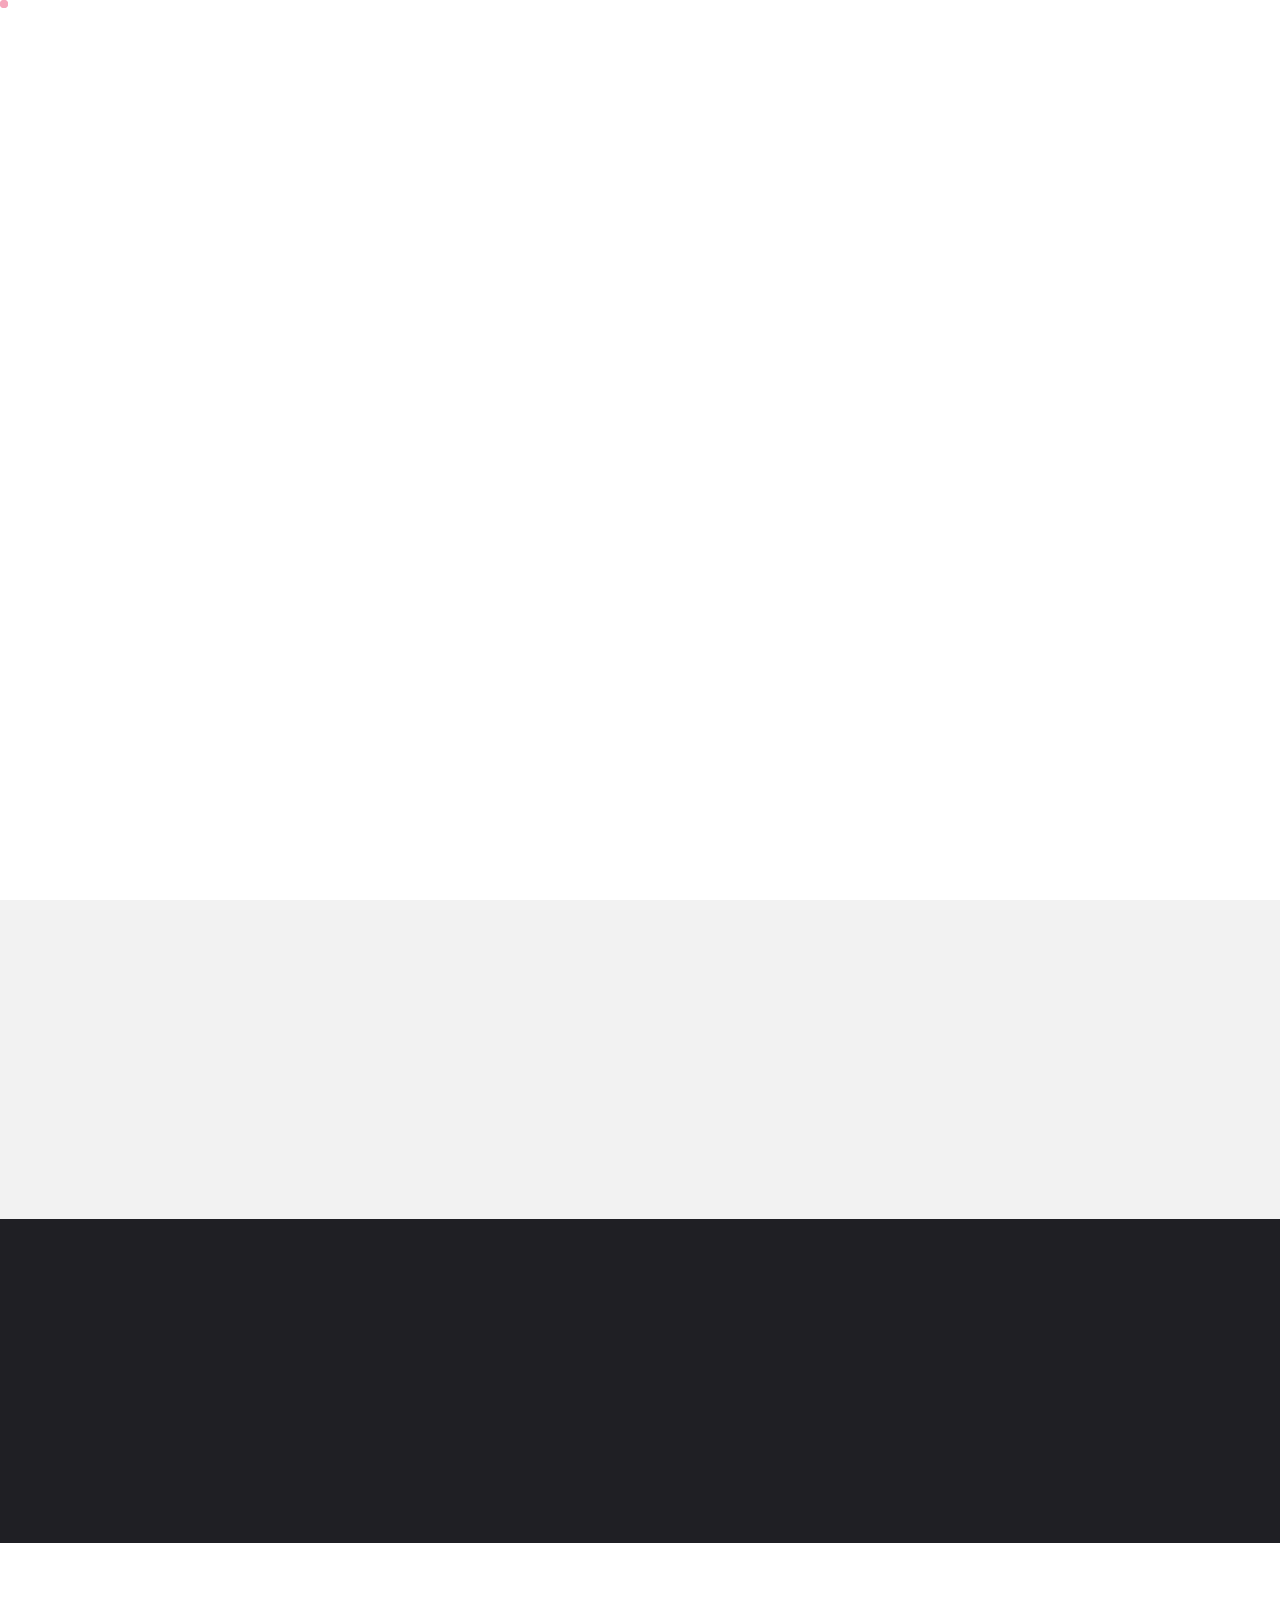
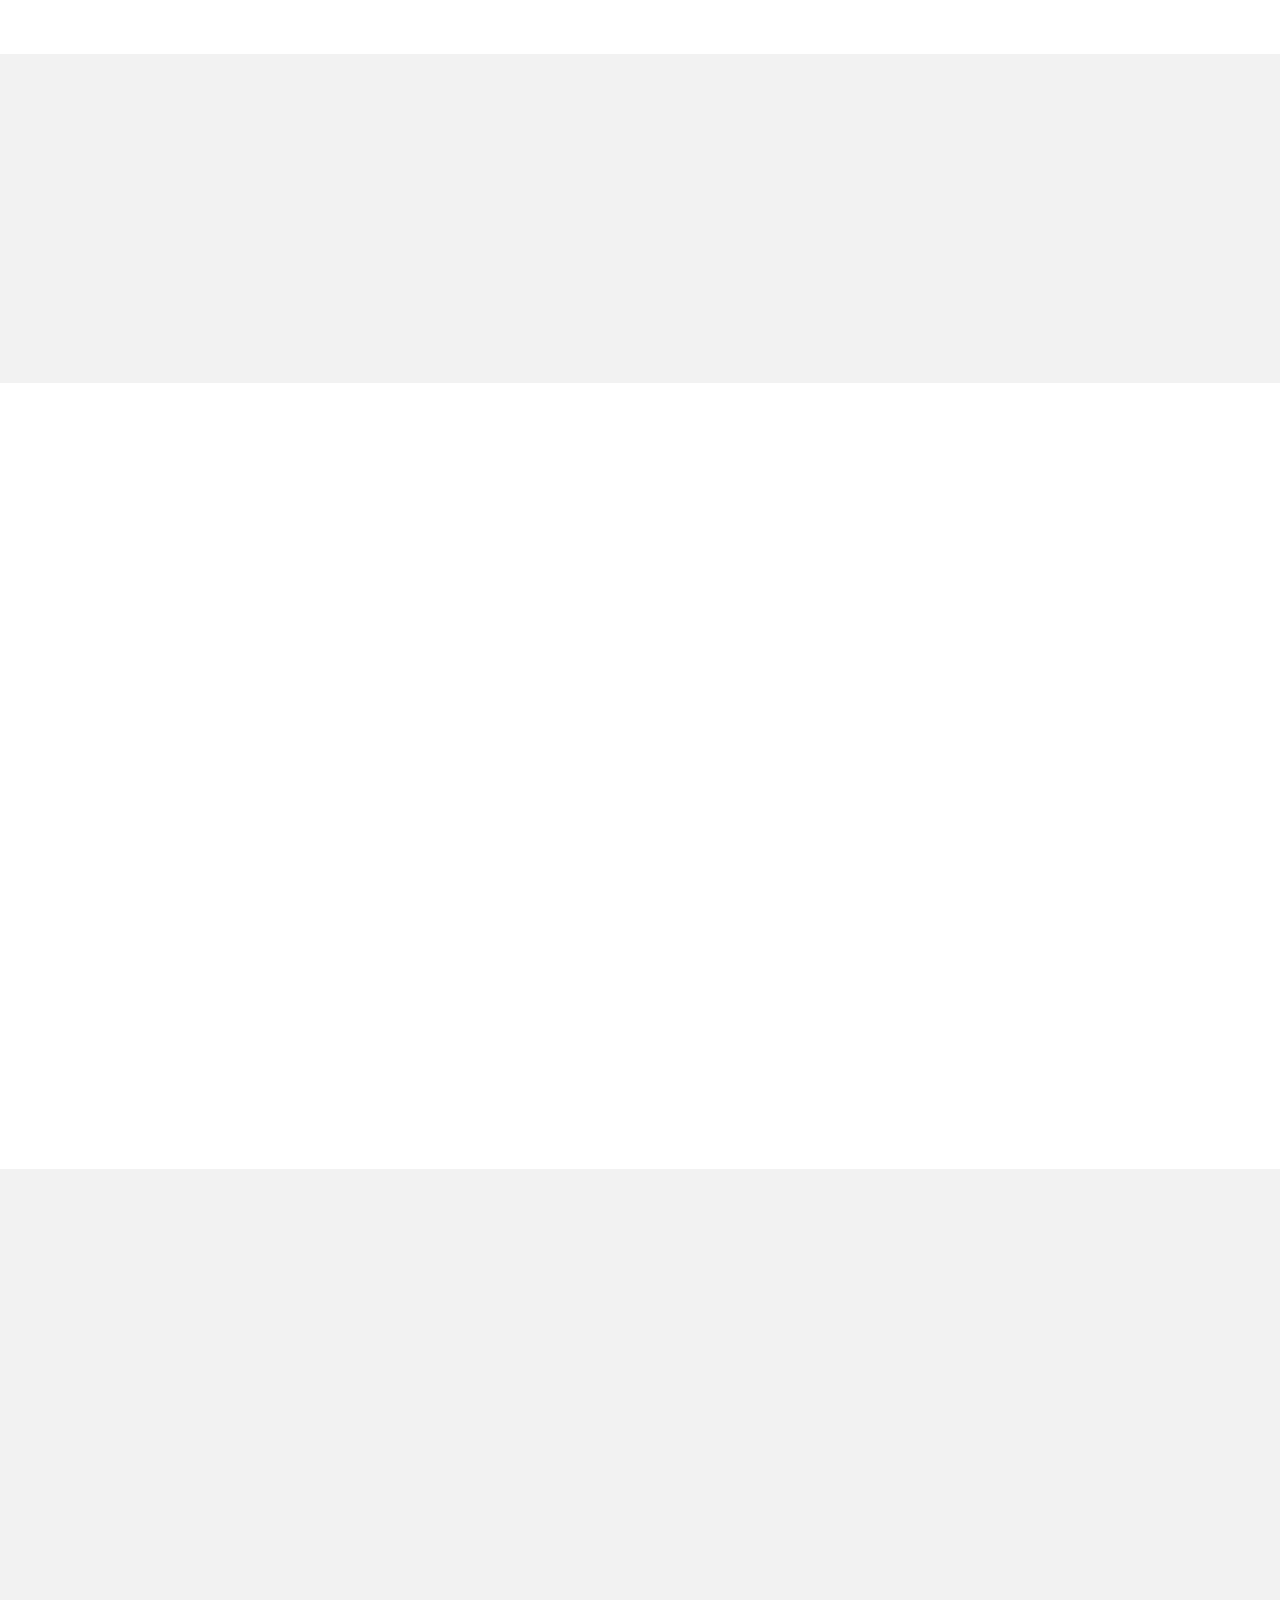
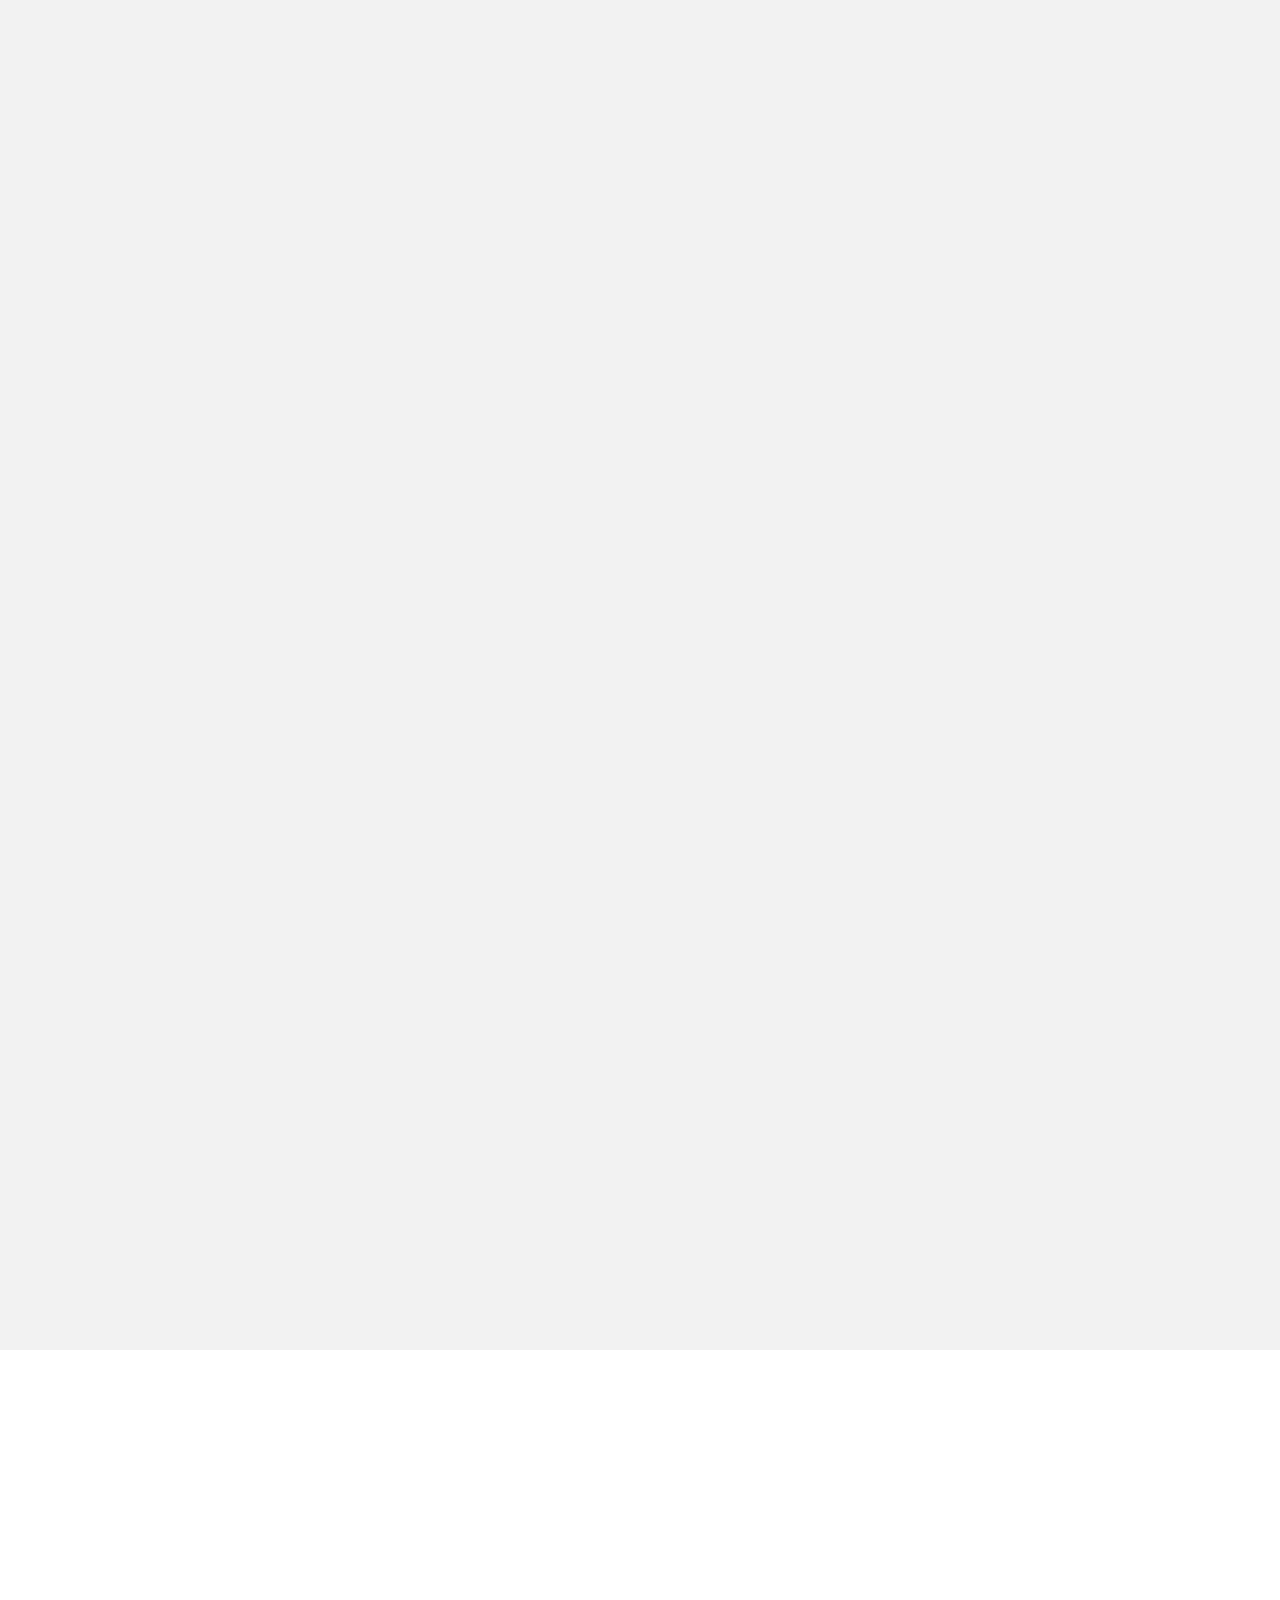
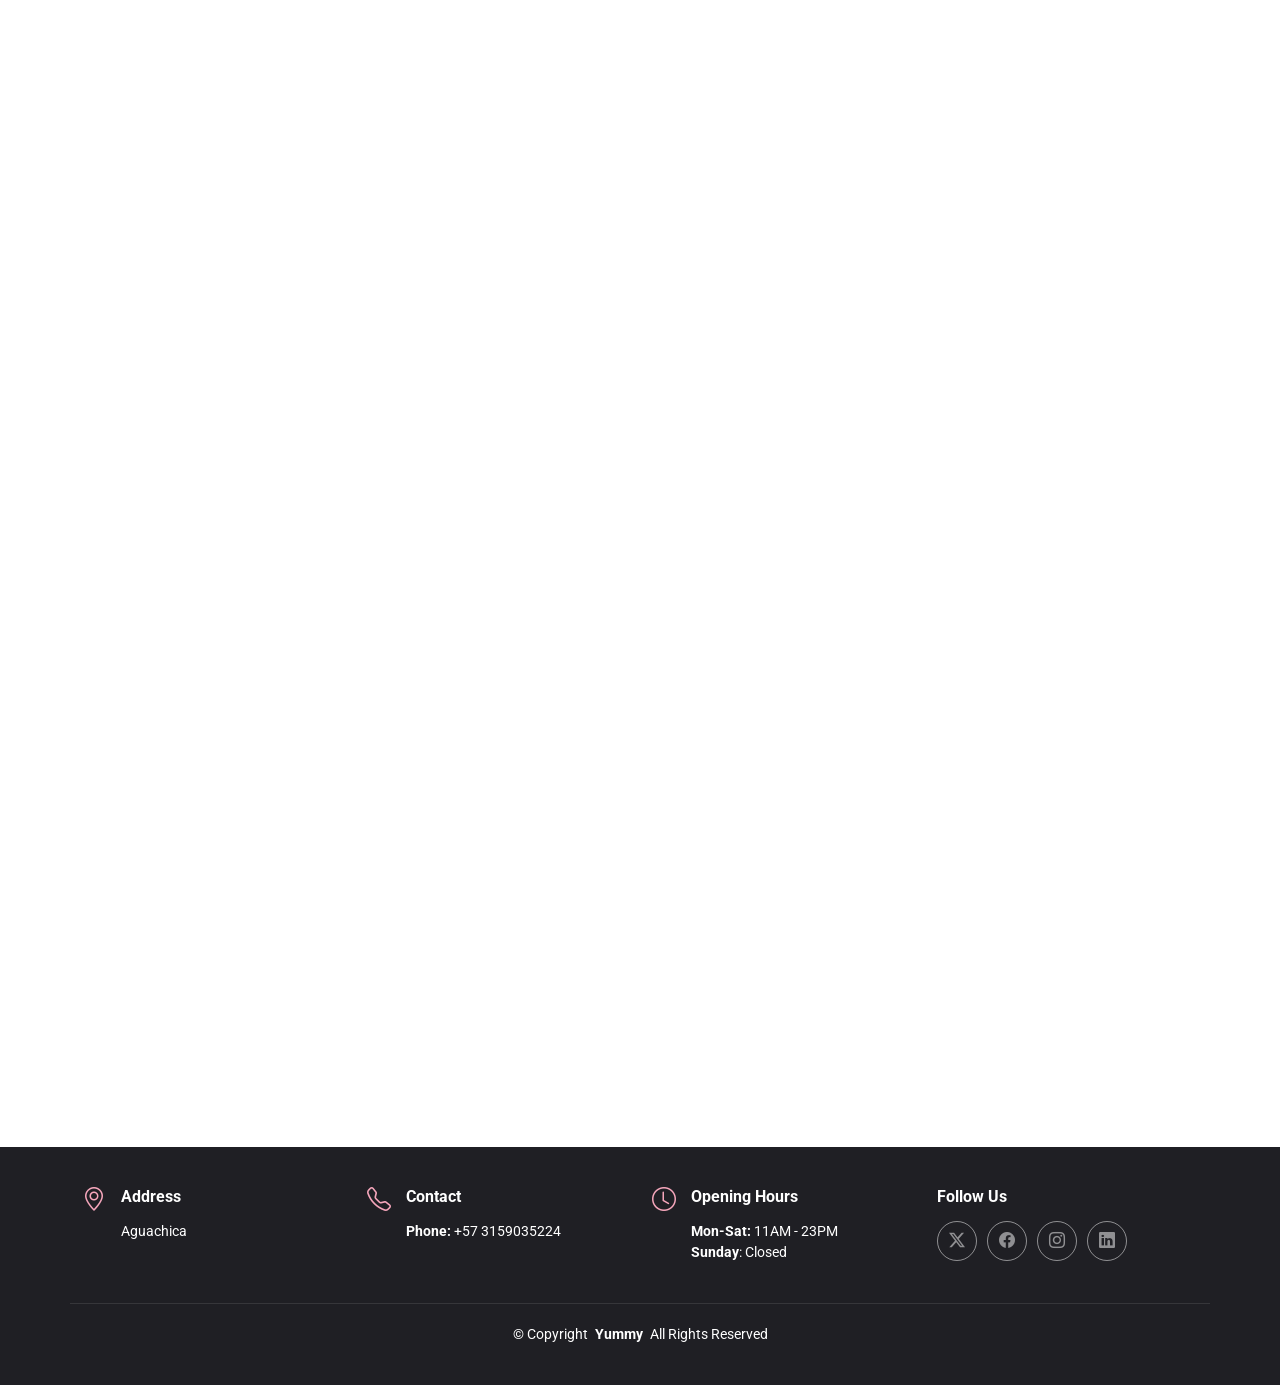
==== commit 5faf0d5b: "01/06/2026" ====
--- a/index.html
+++ b/index.html
@@ -583,7 +583,7 @@
               <i class="icon bi bi-geo-alt flex-shrink-0"></i>
               <div>
                 <h3>Address</h3>
-                <p>A108 Adam Street, New York, NY 535022</p>
+                <p>Aguachica</p>
               </div>
             </div>
           </div><!-- End Info Item -->
@@ -593,21 +593,11 @@
               <i class="icon bi bi-telephone flex-shrink-0"></i>
               <div>
                 <h3>Call Us</h3>
-                <p>+1 5589 55488 55</p>
+                <p>+57 3159035224</p>
               </div>
             </div>
           </div><!-- End Info Item -->
-
-          <div class="col-md-6">
-            <div class="info-item d-flex align-items-center" data-aos="fade-up" data-aos-delay="400">
-              <i class="icon bi bi-envelope flex-shrink-0"></i>
-              <div>
-                <h3>Email Us</h3>
-                <p>info@example.com</p>
-              </div>
-            </div>
-          </div><!-- End Info Item -->
-
+          
           <div class="col-md-6">
             <div class="info-item d-flex align-items-center" data-aos="fade-up" data-aos-delay="500">
               <i class="icon bi bi-clock flex-shrink-0"></i>
@@ -664,8 +654,8 @@
           <i class="bi bi-geo-alt icon"></i>
           <div class="address">
             <h4>Address</h4>
-            <p>A108 Adam Street</p>
-            <p>New York, NY 535022</p>
+            <p></p>
+            <p>Aguachica</p>
             <p></p>
           </div>
 
@@ -676,8 +666,7 @@
           <div>
             <h4>Contact</h4>
             <p>
-              <strong>Phone:</strong> <span>+1 5589 55488 55</span><br>
-              <strong>Email:</strong> <span>info@example.com</span><br>
+              <strong>Phone:</strong> <span>+57 3159035224</span><br>
             </p>
           </div>
         </div>
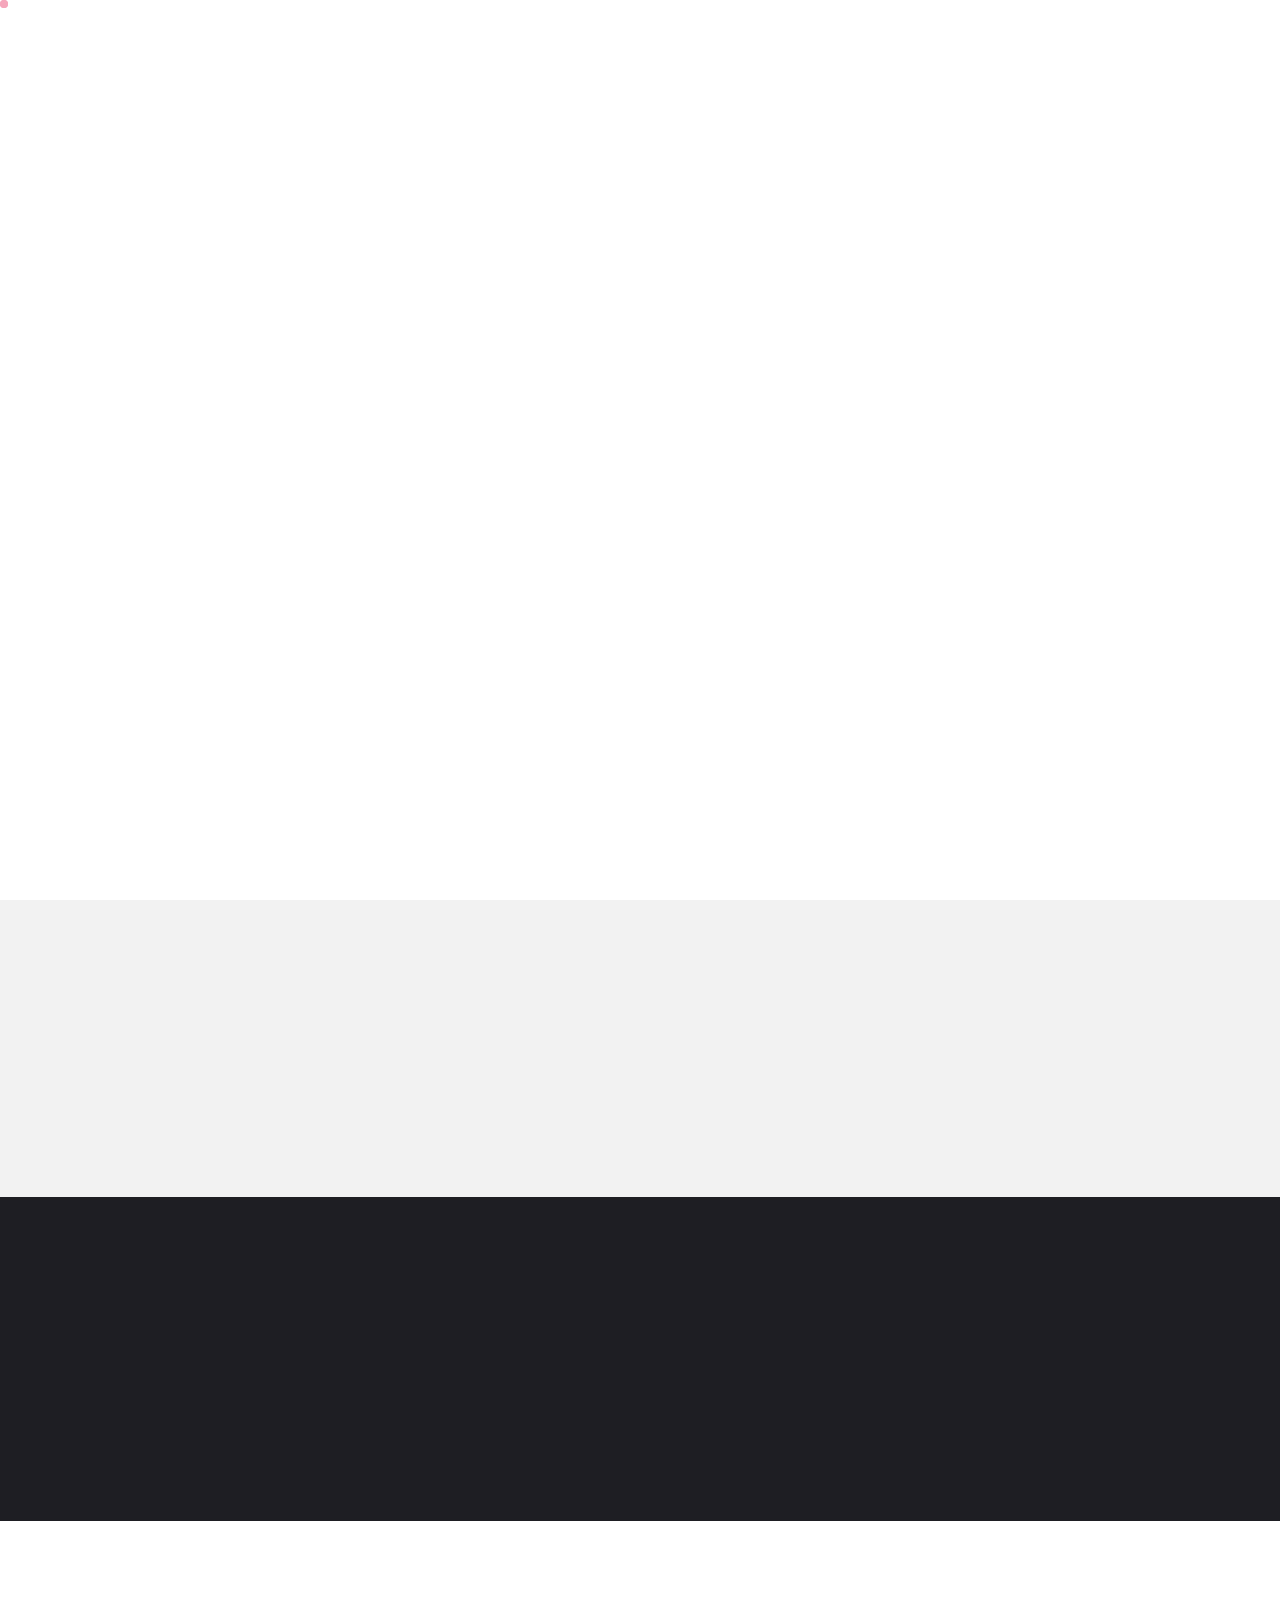
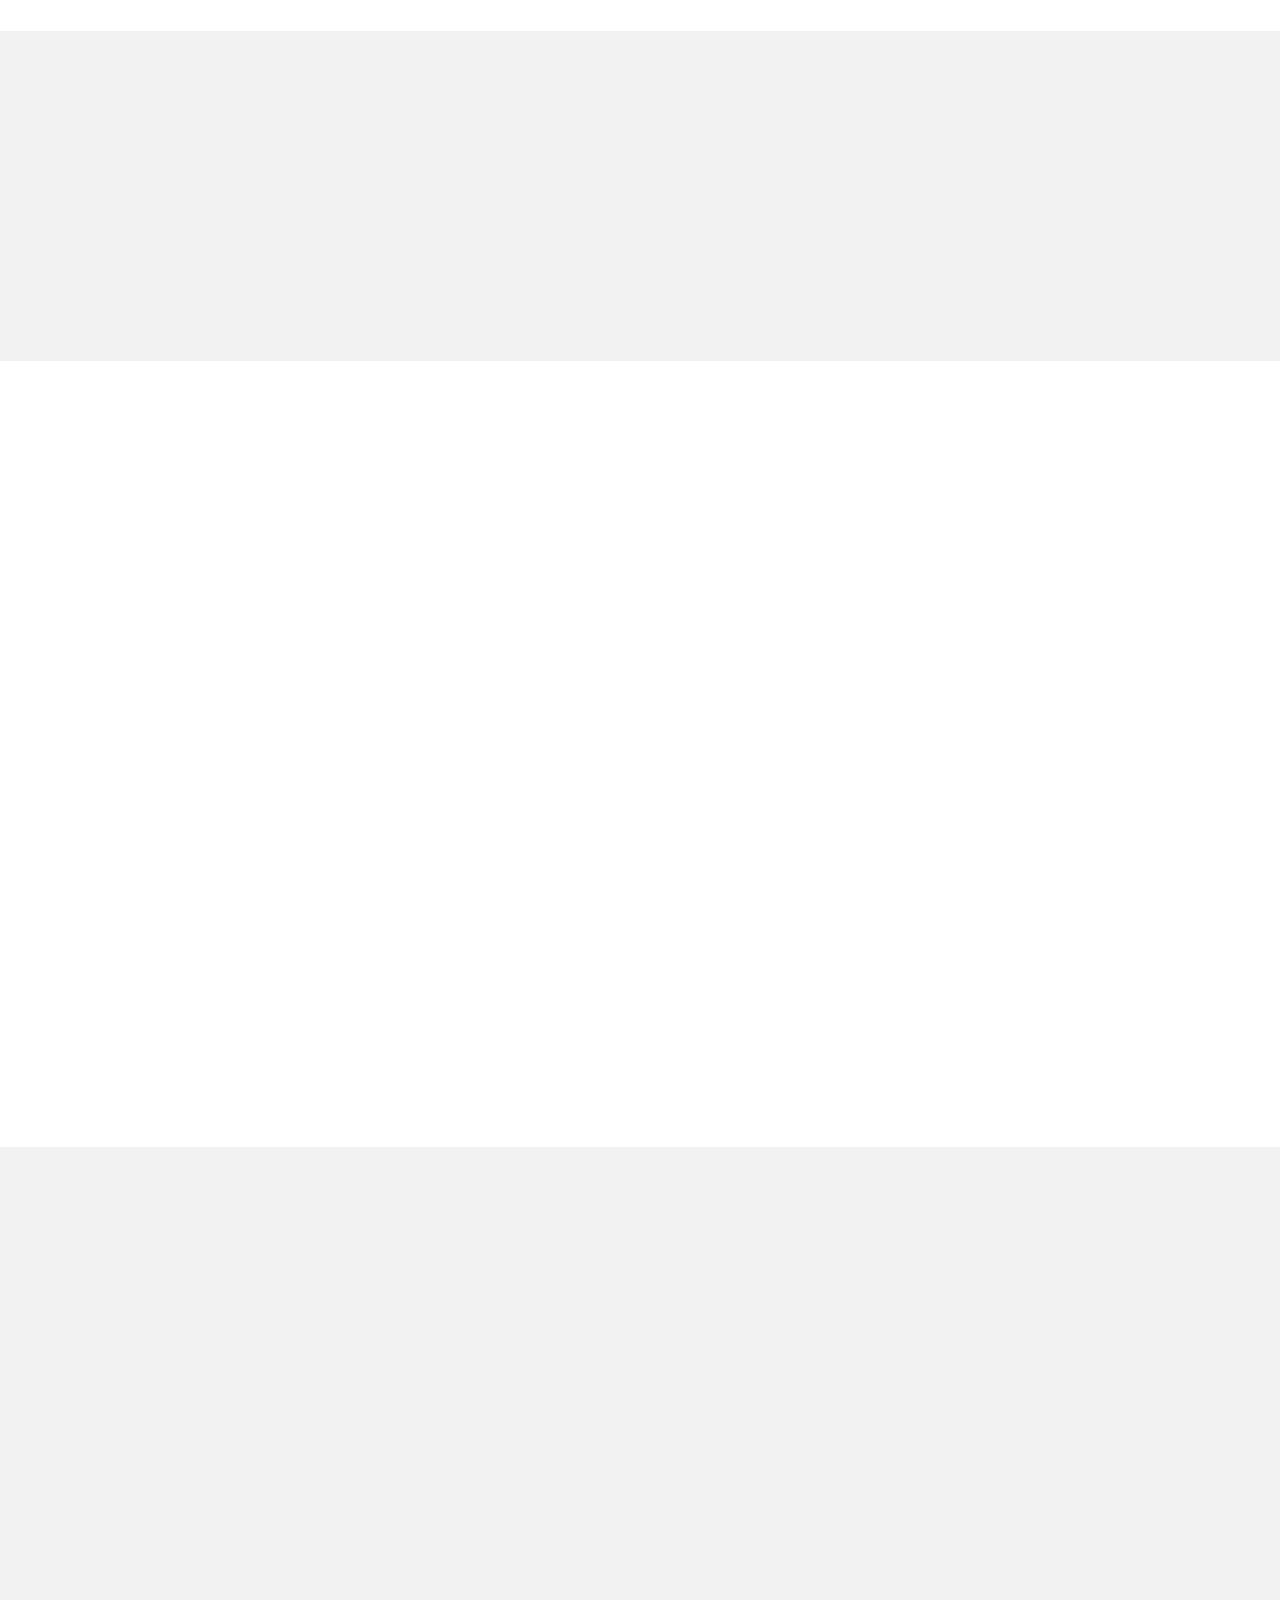
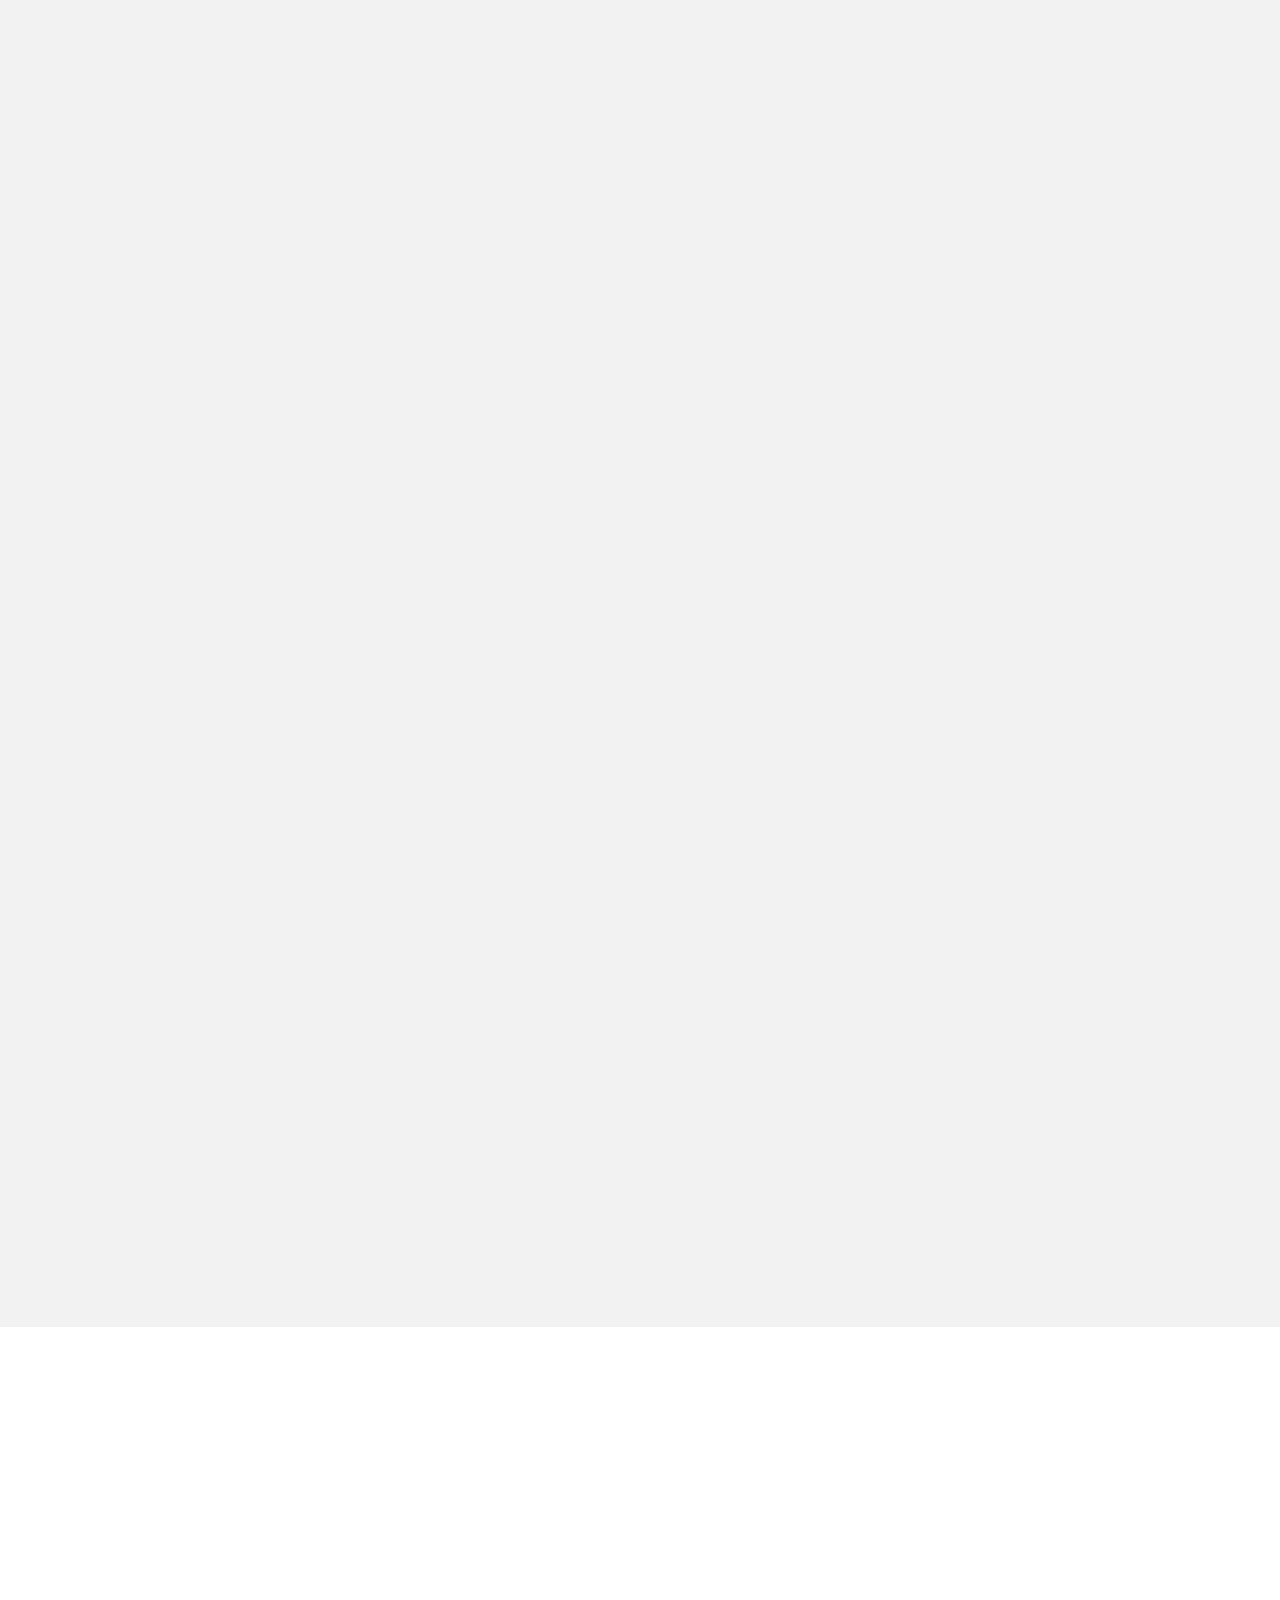
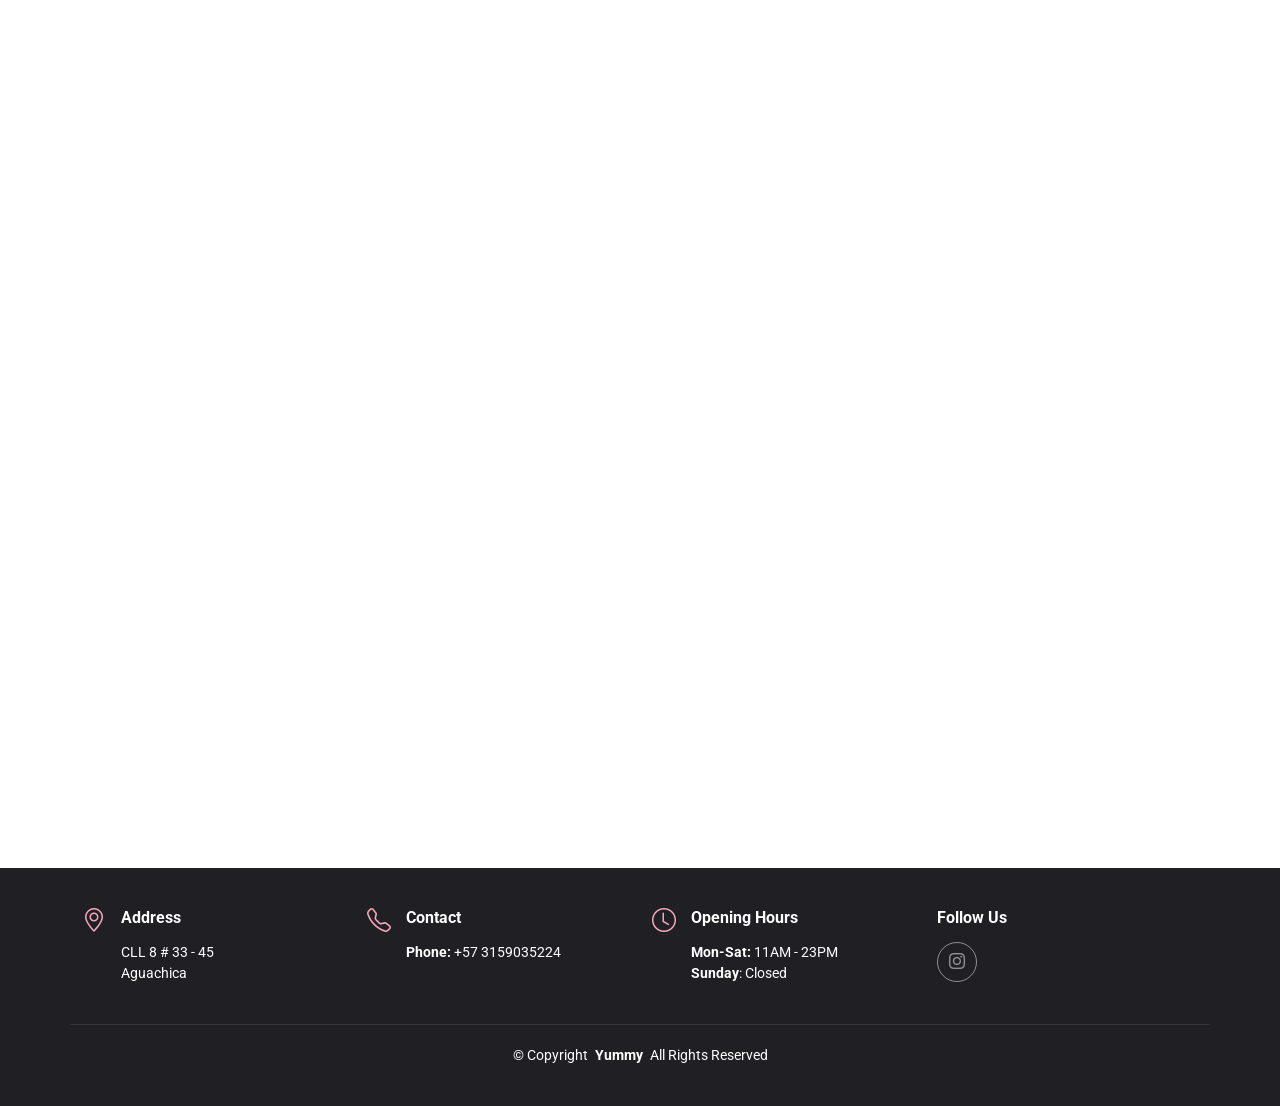
==== commit 09b48759: "update" ====
--- a/index.html
+++ b/index.html
@@ -73,8 +73,8 @@
       <div class="container">
         <div class="row gy-4 justify-content-center justify-content-lg-between">
           <div class="col-lg-5 order-2 order-lg-1 d-flex flex-column justify-content-center">
-            <h1 data-aos="fade-up">Enjoy Your Healthy<br>Delicious Food</h1>
-            <p data-aos="fade-up" data-aos-delay="100">We are team of talented designers making websites with Bootstrap</p>
+            <h1 data-aos="fade-up">Discover Sweet Handcrafted Delights<br>Delicious Candys</h1>
+            <p data-aos="fade-up" data-aos-delay="100">We are Dulce Vida, an artisan candy shop where every treat is made with love, fresh ingredients, and a passion for sweetness.</p>
             <div class="d-flex" data-aos="fade-up" data-aos-delay="200">
               <a href="#book-a-table" class="btn-get-started">Booka a Table</a>
               <a href="https://www.youtube.com/embed/WJB0mTWjXp8?list=RDMMuXaExKJkP_g" class="glightbox btn-watch-video d-flex align-items-center"><i class="bi bi-play-circle"></i><span>Watch Video</span></a>
@@ -97,10 +97,9 @@
 
           <div class="col-lg-4" data-aos="fade-up" data-aos-delay="100">
             <div class="why-box">
-              <h3>Why Choose Yummy</h3>
+              <h3>Why Choose Dulce Vida?</h3>
               <p>
-                Lorem ipsum dolor sit amet, consectetur adipiscing elit, sed do eiusmod tempor incididunt ut labore et dolore magna aliqua. Duis aute irure dolor in reprehenderit
-                Asperiores dolores sed et. Tenetur quia eos. Autem tempore quibusdam vel necessitatibus optio ad corporis.
+                At Dulce Vida, every sweet treat is crafted with fresh ingredients and plenty of love. From artisan chocolates to gummies and caramels, we have the perfect flavor for every moment. Sweeten your day with our unique creations, made just for you.
               </p>
               <div class="text-center">
                 <a href="#" class="more-btn"><span>Learn More</span> <i class="bi bi-chevron-right"></i></a>
@@ -114,24 +113,24 @@
               <div class="col-xl-4">
                 <div class="icon-box d-flex flex-column justify-content-center align-items-center">
                   <i class="bi bi-clipboard-data"></i>
-                  <h4>Corporis voluptates officia eiusmod</h4>
-                  <p>Consequuntur sunt aut quasi enim aliquam quae harum pariatur laboris nisi ut aliquip</p>
+                  <h4>Fresh & Handmade</h4>
+                  <p>Every candy is carefully made by hand using only the finest natural ingredients, ensuring a unique and delicious taste in every bite.</p>
                 </div>
               </div><!-- End Icon Box -->
 
               <div class="col-xl-4" data-aos="fade-up" data-aos-delay="300">
                 <div class="icon-box d-flex flex-column justify-content-center align-items-center">
                   <i class="bi bi-gem"></i>
-                  <h4>Ullamco laboris ladore lore pan</h4>
-                  <p>Excepteur sint occaecat cupidatat non proident, sunt in culpa qui officia deserunt</p>
+                  <h4>Premium Quality</h4>
+                  <p>We select the best chocolates, fruits, and flavors to create sweets that are truly special, because you deserve nothing but the best.</p>
                 </div>
               </div><!-- End Icon Box -->
 
               <div class="col-xl-4" data-aos="fade-up" data-aos-delay="400">
                 <div class="icon-box d-flex flex-column justify-content-center align-items-center">
                   <i class="bi bi-inboxes"></i>
-                  <h4>Labore consequatur incidid dolore</h4>
-                  <p>Aut suscipit aut cum nemo deleniti aut omnis. Doloribus ut maiores omnis facere</p>
+                  <h4>Made With Love</h4>
+                  <p>Each order is prepared with dedication and passion. Whether it's a gift or a personal treat, Dulce Vida makes every moment sweeter.</p>
                 </div>
               </div><!-- End Icon Box -->
 
@@ -573,7 +572,7 @@
       <div class="container" data-aos="fade-up" data-aos-delay="100">
 
         <div class="mb-5">
-          <iframe style="width: 100%; height: 400px;" src="https://www.google.com/maps/embed?pb=!1m14!1m8!1m3!1d12097.433213460943!2d-74.0062269!3d40.7101282!3m2!1i1024!2i768!4f13.1!3m3!1m2!1s0x0%3A0xb89d1fe6bc499443!2sDowntown+Conference+Center!5e0!3m2!1smk!2sbg!4v1539943755621" frameborder="0" allowfullscreen=""></iframe>
+          <iframe src="https://www.google.com/maps/embed?pb=!1m18!1m12!1m3!1d3947.9553587136775!2d-73.60534592623553!3d8.307235299871703!2m3!1f0!2f0!3f0!3m2!1i1024!2i768!4f13.1!3m3!1m2!1s0x8e5d8583da1e8655%3A0x58884632ede3a0d8!2sC.%208%20%23%2033-45%2C%20Aguachica%2C%20Cesar!5e0!3m2!1ses!2sco!4v1780931499065!5m2!1ses!2sco" width="100%" height="50%" allowfullscreen="true" style="border:0;"></iframe>
         </div><!-- End Google Maps -->
 
         <div class="row gy-4">
@@ -583,7 +582,7 @@
               <i class="icon bi bi-geo-alt flex-shrink-0"></i>
               <div>
                 <h3>Address</h3>
-                <p>Aguachica</p>
+                <p>CLL 8 # 33 - 45 Aguachica</p>
               </div>
             </div>
           </div><!-- End Info Item -->
@@ -614,19 +613,19 @@
           <div class="row gy-4">
 
             <div class="col-md-6">
-              <input type="text" name="name" class="form-control" placeholder="Your Name" required="">
+              <input type="text" name="name" class="form-control" placeholder="Your Name" required="" style="background-color: #a9cff3; color: black; border: #8bc0f1;">
             </div>
 
             <div class="col-md-6 ">
-              <input type="email" class="form-control" name="email" placeholder="Your Email" required="">
+              <input type="email" class="form-control" name="email" placeholder="Your Email" required="" style="background-color: #a9cff3; color: black; border: #8bc0f1;">
             </div>
 
             <div class="col-md-12">
-              <input type="text" class="form-control" name="subject" placeholder="Subject" required="">
+              <input type="text" class="form-control" name="subject" placeholder="Subject" required="" style="background-color: #a9cff3; color: black; border: #8bc0f1;">
             </div>
 
             <div class="col-md-12">
-              <textarea class="form-control" name="message" rows="6" placeholder="Message" required=""></textarea>
+              <textarea class="form-control" name="message" rows="6" placeholder="Message" required="" style="background-color: #a9cff3; color: black; border: #8bc0f1;"></textarea>
             </div>
 
             <div class="col-md-12 text-center">
@@ -654,7 +653,7 @@
           <i class="bi bi-geo-alt icon"></i>
           <div class="address">
             <h4>Address</h4>
-            <p></p>
+            <p>CLL 8 # 33 - 45</p>
             <p>Aguachica</p>
             <p></p>
           </div>
@@ -685,10 +684,10 @@
         <div class="col-lg-3 col-md-6">
           <h4>Follow Us</h4>
           <div class="social-links d-flex">
-            <a href="#" class="twitter"><i class="bi bi-twitter-x"></i></a>
-            <a href="#" class="facebook"><i class="bi bi-facebook"></i></a>
-            <a href="#" class="instagram"><i class="bi bi-instagram"></i></a>
-            <a href="#" class="linkedin"><i class="bi bi-linkedin"></i></a>
+            <!--<a href="#" class="twitter"><i class="bi bi-twitter-x"></i></a>-->
+            <!--<a href="#" class="facebook"><i class="bi bi-facebook"></i></a>-->
+            <a href="https://www.instagram.com/ladulcevidartesanal/" class="instagram"><i class="bi bi-instagram"></i></a>
+            <!--<a href="#" class="linkedin"><i class="bi bi-linkedin"></i></a>-->
           </div>
         </div>
 
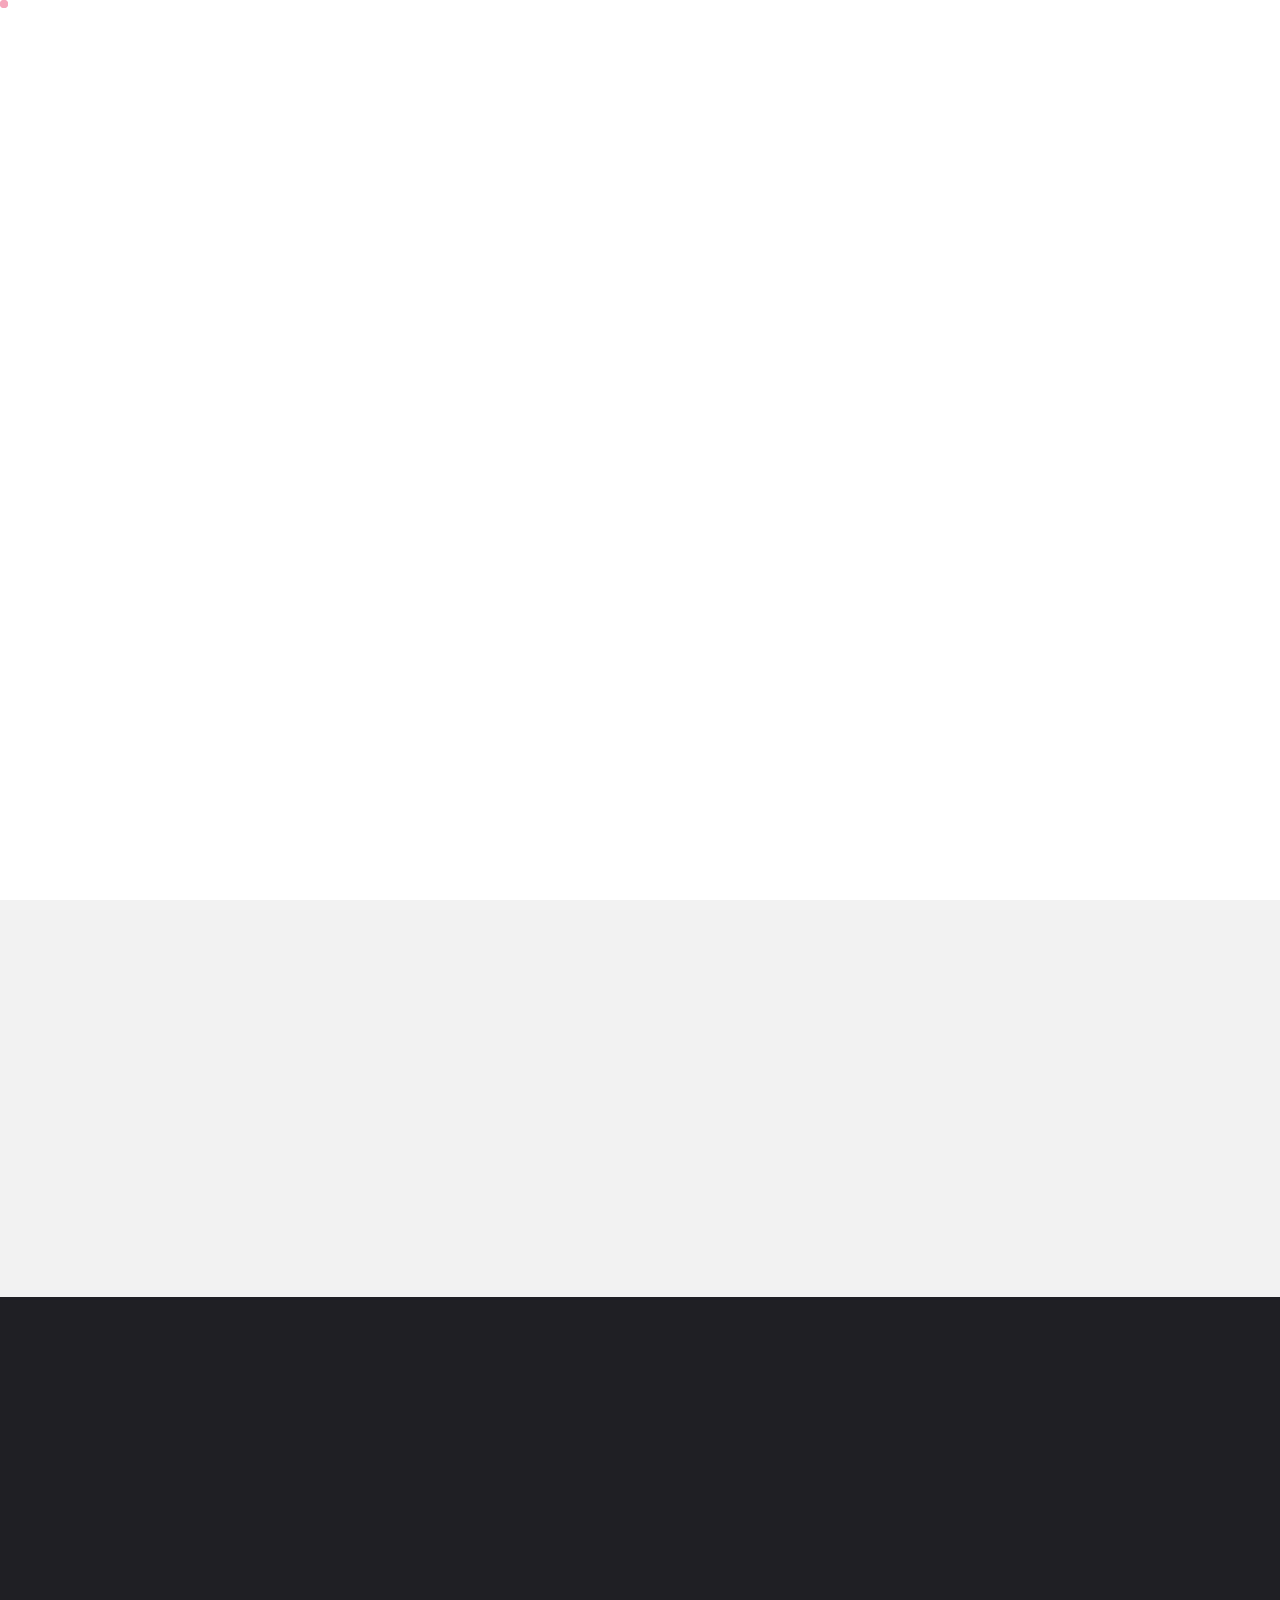
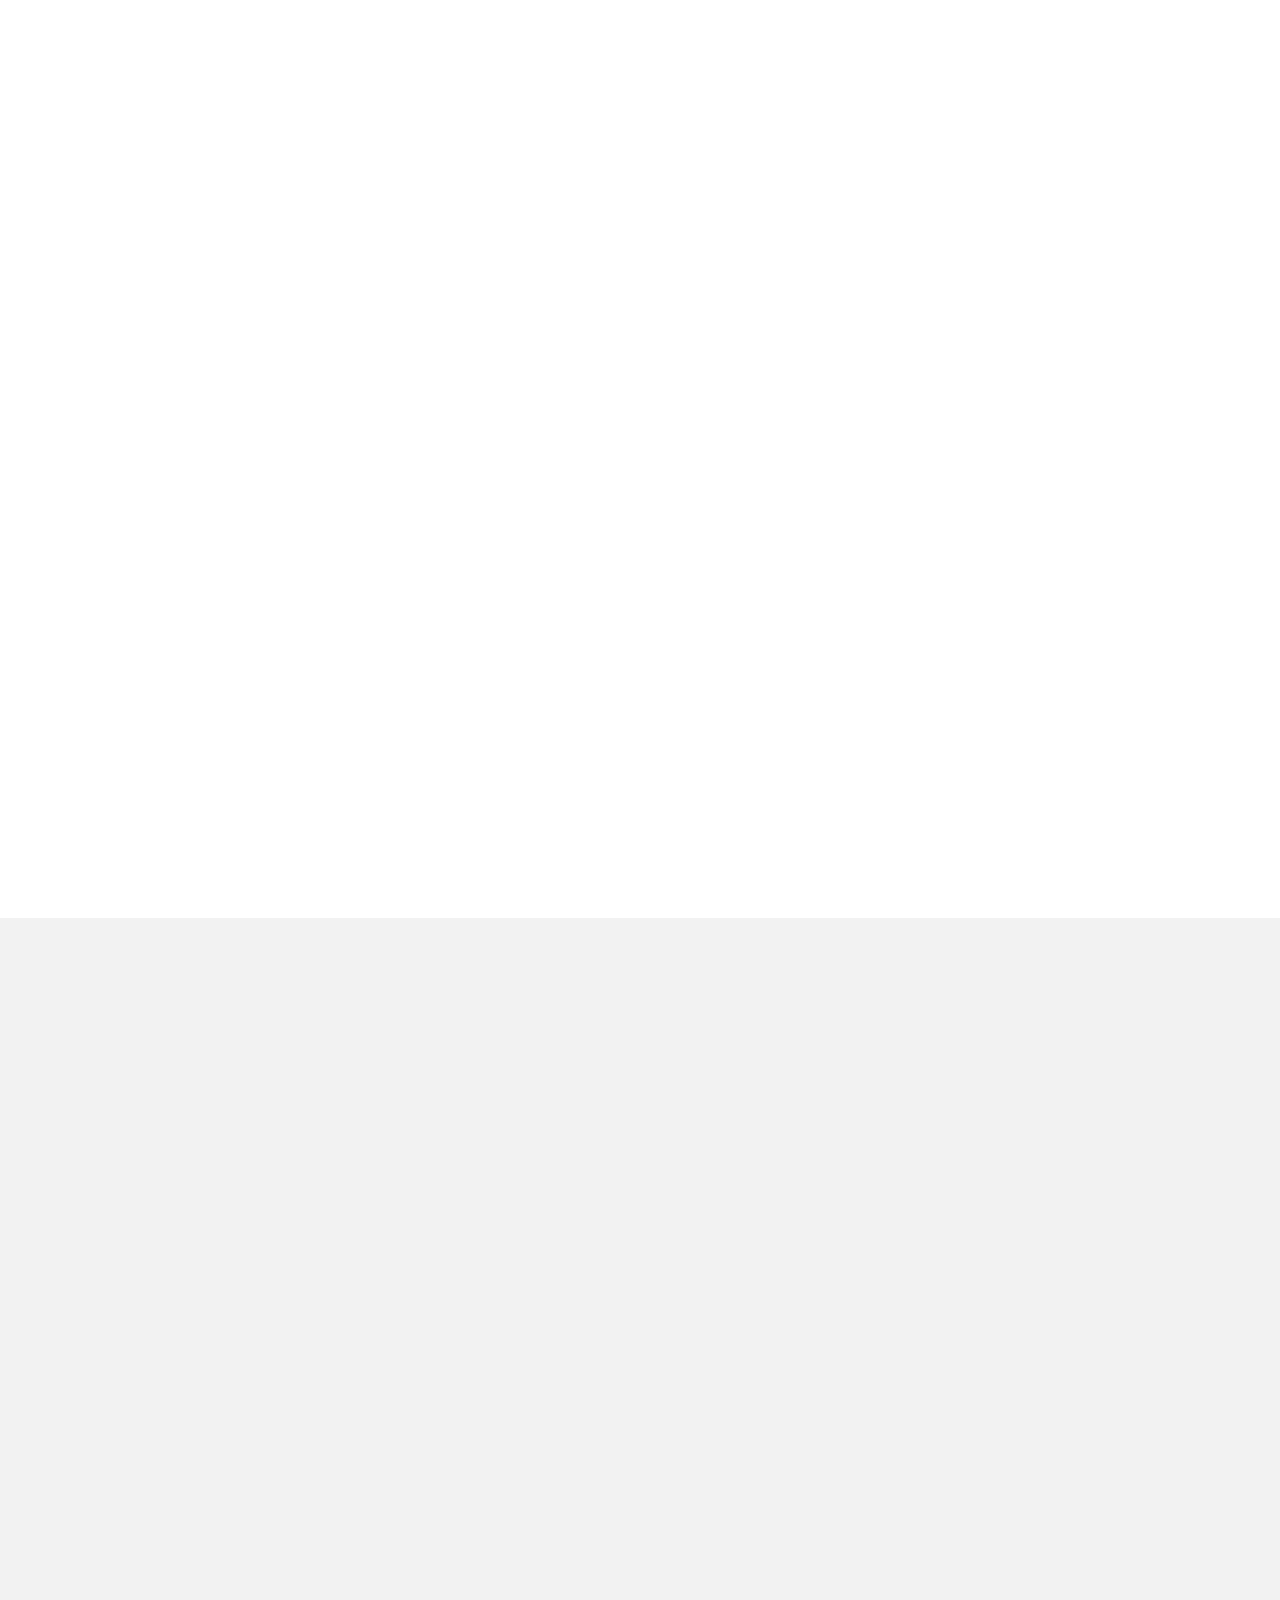
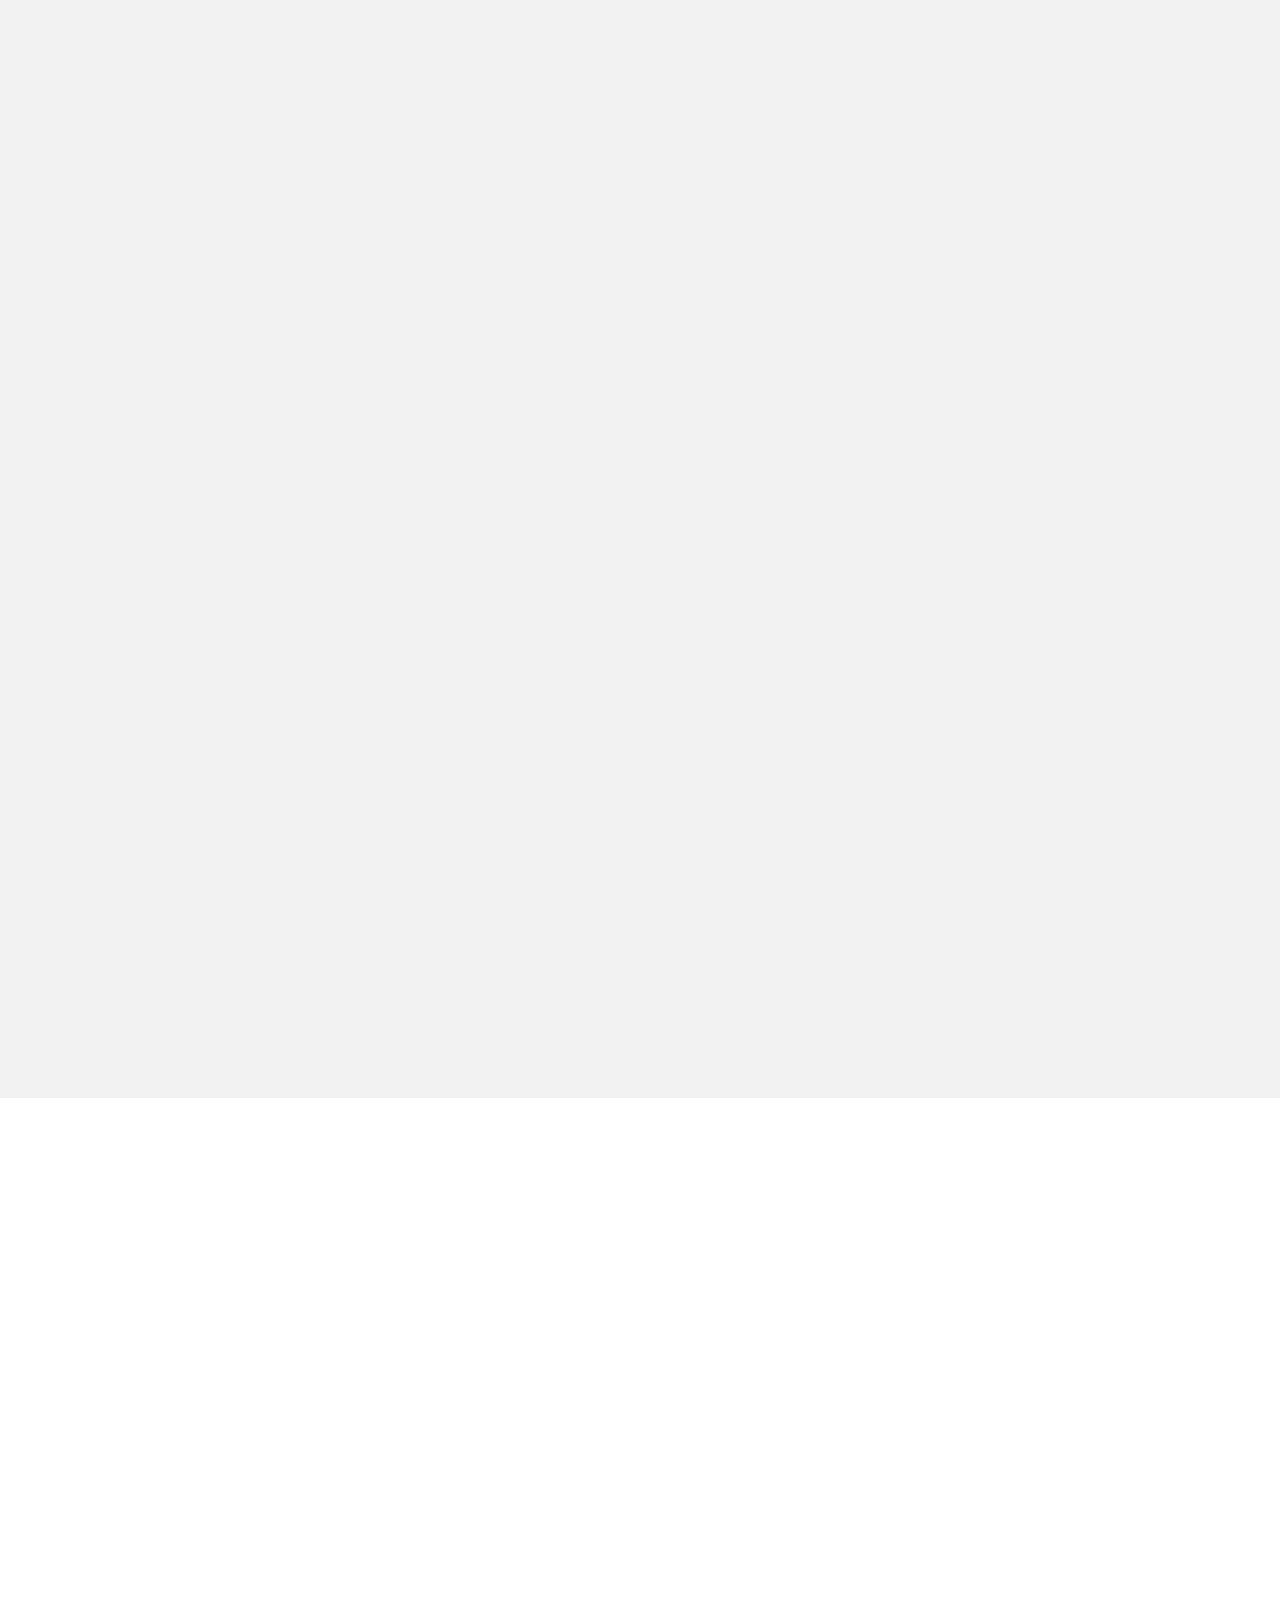
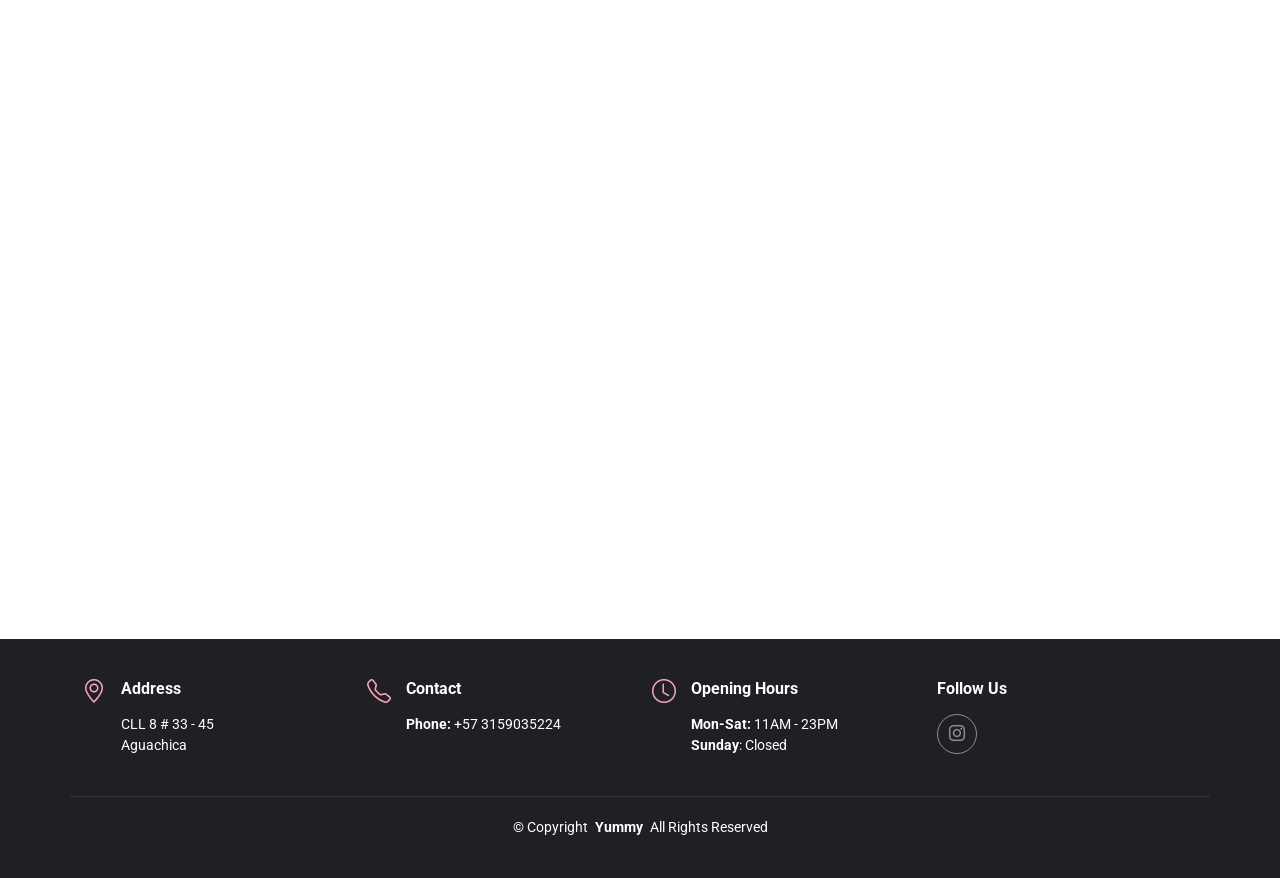
==== commit 00478835: "update" ====
--- a/index.html
+++ b/index.html
@@ -47,21 +47,55 @@
         <div class="colorT">
           <h1 class="sitename" style="color: #8bc0f1; ">Dulce Vida</h1>
         </div>
-        <span>.</span>
+        <span></span>
       </a>
 
       <nav id="navmenu" class="navmenu">
-        <ul>
-          <li><a href="#hero" class="active">Home<br></a></li>
+        <ul style="justify-content: center;">
+          <li><a href="#hero" class="active">Inicio<br></a></li>
           <li><a href="#menu">Menu</a></li>
-          <li><a href="#gallery">Gallery</a></li>
-          <li><a href="#contact">Contact</a></li>
+          <li><a href="#gallery">Galeria</a></li>
+          <li><a href="#contact">Contacto</a></li>
         </ul>
         <i class="mobile-nav-toggle d-xl-none bi bi-list"></i>
       </nav>
 
-      <a class="btn-getstarted" href="index.html#book-a-table">Book a Table</a>
-
+      <div class="d-flex align-items-center ms-auto gap-2">
+        <li class="ms-5" style="list-style: none;">
+
+          <a href="#" onclick="document.getElementById('modalBuy').style.display='flex'; return false">
+            <i class="bi bi-cart-fill" style="font-size: 25px;"></i>
+          </a>
+
+          <div id="modalBuy" style="display: none; position: fixed; inset: 0; background: rgba(0,0,0,0.5); justify-content: center; align-items: center; z-index: 9999;">
+            <div style="background: #b0fafa; padding: 40px; border-radius: 10px; width: 400px;">
+              <h2>Carrito</h2>
+              <button onclick="/* lógica de login */">Pagar</button>
+              <button onclick="document.getElementById('modalBuy').style.display='none'">Cancelar</button>
+            </div>
+          </div>
+
+        </li>
+
+        <a class="btn-getstarted" href="index.html#book-a-table">Reserva una Mesa</a>
+
+        <!-- Botón -->
+        <a class="btn-getstarted" href="#" onclick="document.getElementById('modalLogin').style.display='flex'; return false;">
+          Iniciar Sesión
+        </a>
+
+        <!-- Modal -->
+        <div id="modalLogin" style="display:none; position:fixed; inset:0; background:rgba(0,0,0,0.5); justify-content:center; align-items:center; z-index:9999;">
+          <div style="background:#b0fafa; padding:40px; border-radius:10px; width:400px;">
+            <h2>Iniciar Sesión</h2>
+            <input type="text" placeholder="Usuario" style="width:100%; margin:10px 0; padding:8px;"><br>
+            <input type="password" placeholder="Contraseña" style="width:100%; margin:10px 0; padding:8px;"><br>
+            <button onclick="/* lógica de login */">Entrar</button>
+            <button onclick="document.getElementById('modalLogin').style.display='none'">Cerrar</button>
+          </div>
+        </div>
+        
+      </div>
     </div>
   </header>
 
@@ -73,11 +107,11 @@
       <div class="container">
         <div class="row gy-4 justify-content-center justify-content-lg-between">
           <div class="col-lg-5 order-2 order-lg-1 d-flex flex-column justify-content-center">
-            <h1 data-aos="fade-up">Discover Sweet Handcrafted Delights<br>Delicious Candys</h1>
-            <p data-aos="fade-up" data-aos-delay="100">We are Dulce Vida, an artisan candy shop where every treat is made with love, fresh ingredients, and a passion for sweetness.</p>
+            <h1 data-aos="fade-up" style="color: #f18be0;">Descubre Deliciosas Creaciones Artesanales Dulces<br>Dulces Deliciosos</h1> 
+            <p data-aos="fade-up" data-aos-delay="100" style="color: rgb(0, 0, 0);">Somos Dulce Vida, una tienda artesanal de dulces donde cada creación se elabora con amor, ingredientes frescos y una verdadera pasión por lo dulce.</p>
             <div class="d-flex" data-aos="fade-up" data-aos-delay="200">
-              <a href="#book-a-table" class="btn-get-started">Booka a Table</a>
-              <a href="https://www.youtube.com/embed/WJB0mTWjXp8?list=RDMMuXaExKJkP_g" class="glightbox btn-watch-video d-flex align-items-center"><i class="bi bi-play-circle"></i><span>Watch Video</span></a>
+              <a href="#book-a-table" class="btn-get-started">Reserva una Mesa</a>
+              <a href="https://www.youtube.com/embed/WJB0mTWjXp8?list=RDMMuXaExKJkP_g" class="glightbox btn-watch-video d-flex align-items-center"><i class="bi bi-play-circle"></i><span>Ver video</span></a>
             </div>
           </div>
           <div class="col-lg-5 order-1 order-lg-2 hero-img" data-aos="zoom-out">
@@ -97,12 +131,12 @@
 
           <div class="col-lg-4" data-aos="fade-up" data-aos-delay="100">
             <div class="why-box">
-              <h3>Why Choose Dulce Vida?</h3>
+              <h3>¿Por qué elegir Dulce Vida?</h3>
               <p>
-                At Dulce Vida, every sweet treat is crafted with fresh ingredients and plenty of love. From artisan chocolates to gummies and caramels, we have the perfect flavor for every moment. Sweeten your day with our unique creations, made just for you.
+                En Dulce Vida, cada dulce está elaborado con ingredientes frescos y mucho amor. Desde chocolates artesanales hasta gomitas y caramelos, tenemos el sabor perfecto para cada ocasión. Endulza tu día con nuestras creaciones únicas, hechas especialmente para ti.
               </p>
               <div class="text-center">
-                <a href="#" class="more-btn"><span>Learn More</span> <i class="bi bi-chevron-right"></i></a>
+                <a href="#" class="more-btn"><span>Más Información</span> <i class="bi bi-chevron-right"></i></a>
               </div>
             </div>
           </div><!-- End Why Box -->
@@ -113,24 +147,24 @@
               <div class="col-xl-4">
                 <div class="icon-box d-flex flex-column justify-content-center align-items-center">
                   <i class="bi bi-clipboard-data"></i>
-                  <h4>Fresh & Handmade</h4>
-                  <p>Every candy is carefully made by hand using only the finest natural ingredients, ensuring a unique and delicious taste in every bite.</p>
+                  <h4>Fresco y Hecho a Mano</h4>
+                  <p>Cada dulce es elaborado cuidadosamente a mano utilizando únicamente ingredientes naturales de la más alta calidad, garantizando un sabor único y delicioso en cada bocado.</p>
                 </div>
               </div><!-- End Icon Box -->
 
               <div class="col-xl-4" data-aos="fade-up" data-aos-delay="300">
                 <div class="icon-box d-flex flex-column justify-content-center align-items-center">
                   <i class="bi bi-gem"></i>
-                  <h4>Premium Quality</h4>
-                  <p>We select the best chocolates, fruits, and flavors to create sweets that are truly special, because you deserve nothing but the best.</p>
+                  <h4>Calidad Premium</h4>
+                  <p>Seleccionamos los mejores chocolates, frutas y sabores para crear dulces verdaderamente especiales, porque mereces nada menos que lo mejor.</p>
                 </div>
               </div><!-- End Icon Box -->
 
               <div class="col-xl-4" data-aos="fade-up" data-aos-delay="400">
                 <div class="icon-box d-flex flex-column justify-content-center align-items-center">
                   <i class="bi bi-inboxes"></i>
-                  <h4>Made With Love</h4>
-                  <p>Each order is prepared with dedication and passion. Whether it's a gift or a personal treat, Dulce Vida makes every moment sweeter.</p>
+                  <h4>Hecho con Amor</h4>
+                  <p>Cada pedido se prepara con dedicación y pasión. Ya sea un regalo especial o un gusto personal, Dulce Vida hace que cada momento sea más dulce.</p>
                 </div>
               </div><!-- End Icon Box -->
 
@@ -146,11 +180,11 @@
     <!-- Stats Section -->
     <section id="stats" class="stats section dark-background">
 
-      <img src="assets/img/stats-bg.jpg" alt="" data-aos="fade-in">
+      <img src="assets/img/stat.png" alt="" data-aos="fade-in">
 
       <div class="container position-relative" data-aos="fade-up" data-aos-delay="100">
 
-        <div class="row gy-4">
+        <div class="row gy-4 justify-content-center">
 
           <div class="col-lg-3 col-md-6">
             <div class="stats-item text-center w-100 h-100">
@@ -161,21 +195,14 @@
 
           <div class="col-lg-3 col-md-6">
             <div class="stats-item text-center w-100 h-100">
-              <span data-purecounter-start="0" data-purecounter-end="521" data-purecounter-duration="1" class="purecounter"></span>
-              <p>Projects</p>
+              <span data-purecounter-start="0" data-purecounter-end="1453" data-purecounter-duration="1" class="purecounter"></span>
+              <p>Hours Of Support</p>
             </div>
           </div><!-- End Stats Item -->
 
           <div class="col-lg-3 col-md-6">
             <div class="stats-item text-center w-100 h-100">
-              <span data-purecounter-start="0" data-purecounter-end="1453" data-purecounter-duration="1" class="purecounter"></span>
-              <p>Hours Of Support</p>
-            </div>
-          </div><!-- End Stats Item -->
-
-          <div class="col-lg-3 col-md-6">
-            <div class="stats-item text-center w-100 h-100">
-              <span data-purecounter-start="0" data-purecounter-end="32" data-purecounter-duration="1" class="purecounter"></span>
+              <span data-purecounter-start="0" data-purecounter-end="6" data-purecounter-duration="1" class="purecounter"></span>
               <p>Workers</p>
             </div>
           </div><!-- End Stats Item -->
@@ -315,149 +342,20 @@
 
     </section><!-- /Menu Section -->
 
-    <!-- Testimonials Section -->
-    <section id="testimonials" class="testimonials section light-background">
-
-      <!-- Section Title -->
-
-      <div class="container" data-aos="fade-up" data-aos-delay="100">
-
-        <div class="swiper init-swiper">
-          <script type="application/json" class="swiper-config">
-            {
-              "loop": true,
-              "speed": 600,
-              "autoplay": {
-                "delay": 5000
-              },
-              "slidesPerView": "auto",
-              "pagination": {
-                "el": ".swiper-pagination",
-                "type": "bullets",
-                "clickable": true
-              }
-            }
-          </script>
-          <div class="swiper-wrapper">
-
-            <div class="swiper-slide">
-              <div class="testimonial-item">
-                <div class="row gy-4 justify-content-center">
-                  <div class="col-lg-6">
-                    <div class="testimonial-content">
-                      <p>
-                        <i class="bi bi-quote quote-icon-left"></i>
-                        <span>Proin iaculis purus consequat sem cure digni ssim donec porttitora entum suscipit rhoncus. Accusantium quam, ultricies eget id, aliquam eget nibh et. Maecen aliquam, risus at semper.</span>
-                        <i class="bi bi-quote quote-icon-right"></i>
-                      </p>
-                      <h3>Saul Goodman</h3>
-                      <h4>Ceo &amp; Founder</h4>
-                      <div class="stars">
-                        <i class="bi bi-star-fill"></i><i class="bi bi-star-fill"></i><i class="bi bi-star-fill"></i><i class="bi bi-star-fill"></i><i class="bi bi-star-fill"></i>
-                      </div>
-                    </div>
-                  </div>
-                  <div class="col-lg-2 text-center">
-                    <img src="assets/img/testimonials/testimonials-1.jpg" class="img-fluid testimonial-img" alt="">
-                  </div>
-                </div>
-              </div>
-            </div><!-- End testimonial item -->
-
-            <div class="swiper-slide">
-              <div class="testimonial-item">
-                <div class="row gy-4 justify-content-center">
-                  <div class="col-lg-6">
-                    <div class="testimonial-content">
-                      <p>
-                        <i class="bi bi-quote quote-icon-left"></i>
-                        <span>Export tempor illum tamen malis malis eram quae irure esse labore quem cillum quid cillum eram malis quorum velit fore eram velit sunt aliqua noster fugiat irure amet legam anim culpa.</span>
-                        <i class="bi bi-quote quote-icon-right"></i>
-                      </p>
-                      <h3>Sara Wilsson</h3>
-                      <h4>Designer</h4>
-                      <div class="stars">
-                        <i class="bi bi-star-fill"></i><i class="bi bi-star-fill"></i><i class="bi bi-star-fill"></i><i class="bi bi-star-fill"></i><i class="bi bi-star-fill"></i>
-                      </div>
-                    </div>
-                  </div>
-                  <div class="col-lg-2 text-center">
-                    <img src="assets/img/testimonials/testimonials-2.jpg" class="img-fluid testimonial-img" alt="">
-                  </div>
-                </div>
-              </div>
-            </div><!-- End testimonial item -->
-
-            <div class="swiper-slide">
-              <div class="testimonial-item">
-                <div class="row gy-4 justify-content-center">
-                  <div class="col-lg-6">
-                    <div class="testimonial-content">
-                      <p>
-                        <i class="bi bi-quote quote-icon-left"></i>
-                        <span>Enim nisi quem export duis labore cillum quae magna enim sint quorum nulla quem veniam duis minim tempor labore quem eram duis noster aute amet eram fore quis sint minim.</span>
-                        <i class="bi bi-quote quote-icon-right"></i>
-                      </p>
-                      <h3>Jena Karlis</h3>
-                      <h4>Store Owner</h4>
-                      <div class="stars">
-                        <i class="bi bi-star-fill"></i><i class="bi bi-star-fill"></i><i class="bi bi-star-fill"></i><i class="bi bi-star-fill"></i><i class="bi bi-star-fill"></i>
-                      </div>
-                    </div>
-                  </div>
-                  <div class="col-lg-2 text-center">
-                    <img src="assets/img/testimonials/testimonials-3.jpg" class="img-fluid testimonial-img" alt="">
-                  </div>
-                </div>
-              </div>
-            </div><!-- End testimonial item -->
-
-            <div class="swiper-slide">
-              <div class="testimonial-item">
-                <div class="row gy-4 justify-content-center">
-                  <div class="col-lg-6">
-                    <div class="testimonial-content">
-                      <p>
-                        <i class="bi bi-quote quote-icon-left"></i>
-                        <span>Fugiat enim eram quae cillum dolore dolor amet nulla culpa multos export minim fugiat minim velit minim dolor enim duis veniam ipsum anim magna sunt elit fore quem dolore labore illum veniam.</span>
-                        <i class="bi bi-quote quote-icon-right"></i>
-                      </p>
-                      <h3>John Larson</h3>
-                      <h4>Entrepreneur</h4>
-                      <div class="stars">
-                        <i class="bi bi-star-fill"></i><i class="bi bi-star-fill"></i><i class="bi bi-star-fill"></i><i class="bi bi-star-fill"></i><i class="bi bi-star-fill"></i>
-                      </div>
-                    </div>
-                  </div>
-                  <div class="col-lg-2 text-center">
-                    <img src="assets/img/testimonials/testimonials-4.jpg" class="img-fluid testimonial-img" alt="">
-                  </div>
-                </div>
-              </div>
-            </div><!-- End testimonial item -->
-
-          </div>
-          <div class="swiper-pagination"></div>
-        </div>
-
-      </div>
-
-    </section><!-- /Testimonials Section -->
-
     <!-- Book A Table Section -->
     <section id="book-a-table" class="book-a-table section">
 
       <!-- Section Title -->
       <div class="container section-title" data-aos="fade-up">
-        <h2>Book A Table</h2>
-        <p><span>Book Your</span> <span class="description-title">Stay With Us<br></span></p>
+        <h2>Reserva una Mesa</h2>
+        <p><span>Reserva Tu Mesa</span> <span class="description-title">🍬 Acompáñanos<br></span></p>
       </div><!-- End Section Title -->
 
       <div class="container">
 
         <div class="row g-0" data-aos="fade-up" data-aos-delay="100">
 
-          <div class="col-lg-4 reservation-img" style="background-image: url(assets/img/reservation.jpg);"></div>
+          <div class="col-lg-4 reservation-img" style="background-image: url(assets/img/reservation.png);"></div>
 
           <div class="col-lg-8 d-flex align-items-center reservation-form-bg" data-aos="fade-up" data-aos-delay="200">
             <form action="forms/book-a-table.php" method="post" role="form" class="php-email-form">
@@ -506,8 +404,8 @@
 
       <!-- Section Title -->
       <div class="container section-title" data-aos="fade-up">
-        <h2>Gallery</h2>
-        <p><span>Check</span> <span class="description-title">Our Gallery</span></p>
+        <h2>Galeria</h2>
+        <p><span>Revisar</span> <span class="description-title">Nuestra Galería</span></p>
       </div><!-- End Section Title -->
 
       <div class="container" data-aos="fade-up" data-aos-delay="100">
@@ -565,8 +463,8 @@
 
       <!-- Section Title -->
       <div class="container section-title" data-aos="fade-up">
-        <h2>Contact</h2>
-        <p><span>Need Help?</span> <span class="description-title">Contact Us</span></p>
+        <h2>Contacto</h2>
+        <p><span>Necesitas Ayuda?</span> <span class="description-title">Contactanos</span></p>
       </div><!-- End Section Title -->
 
       <div class="container" data-aos="fade-up" data-aos-delay="100">
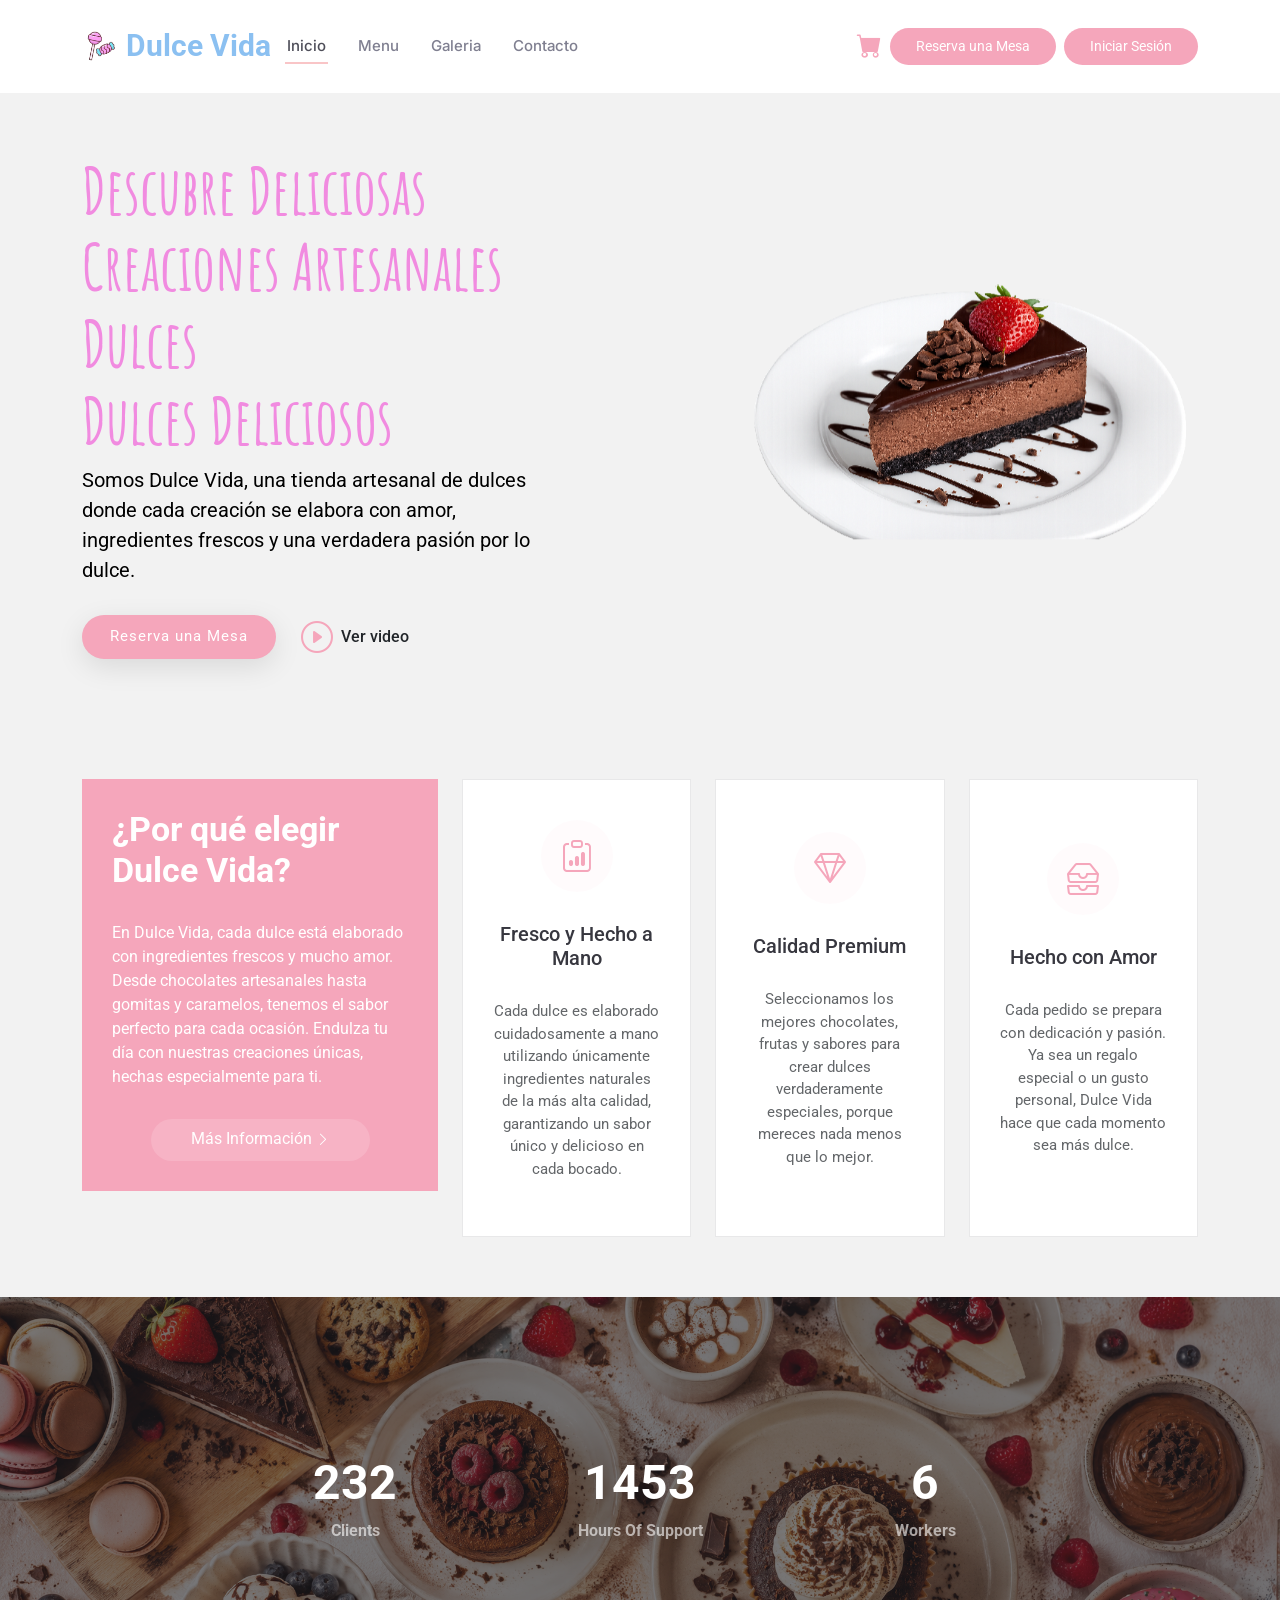
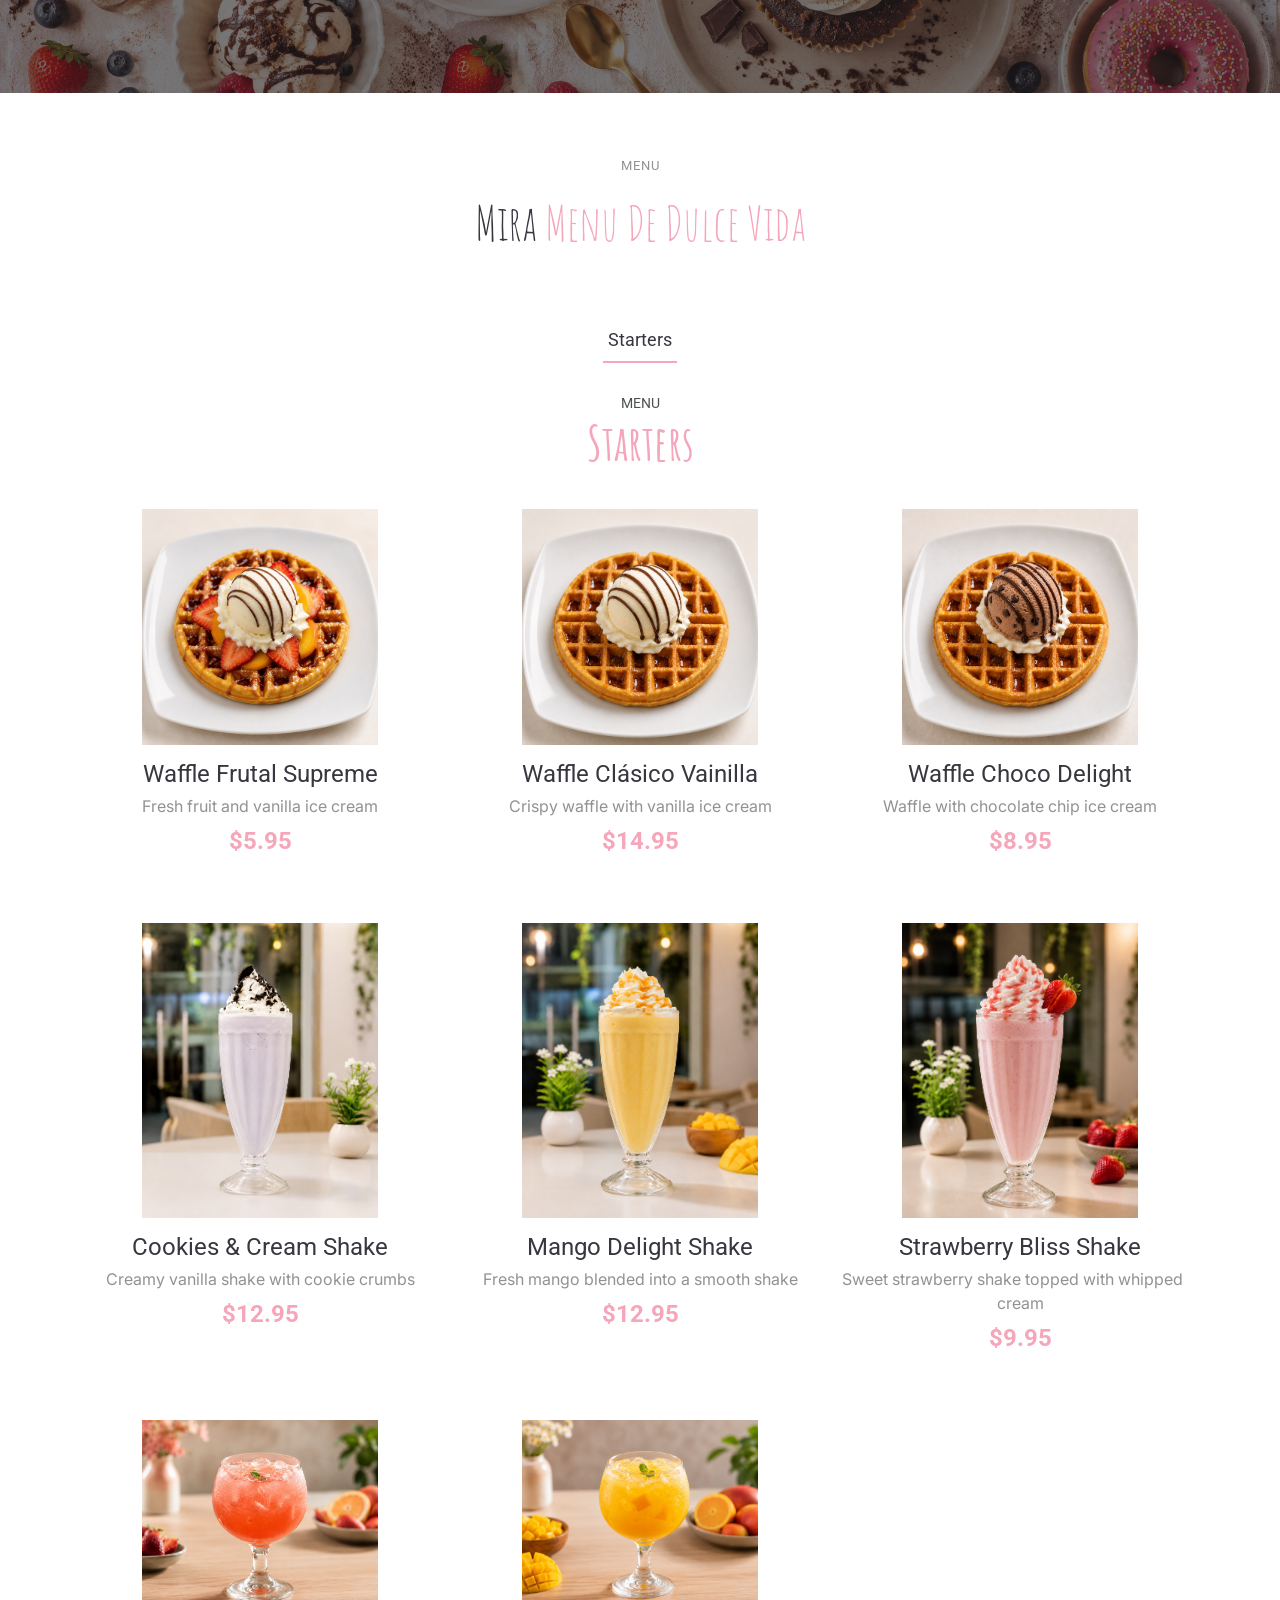
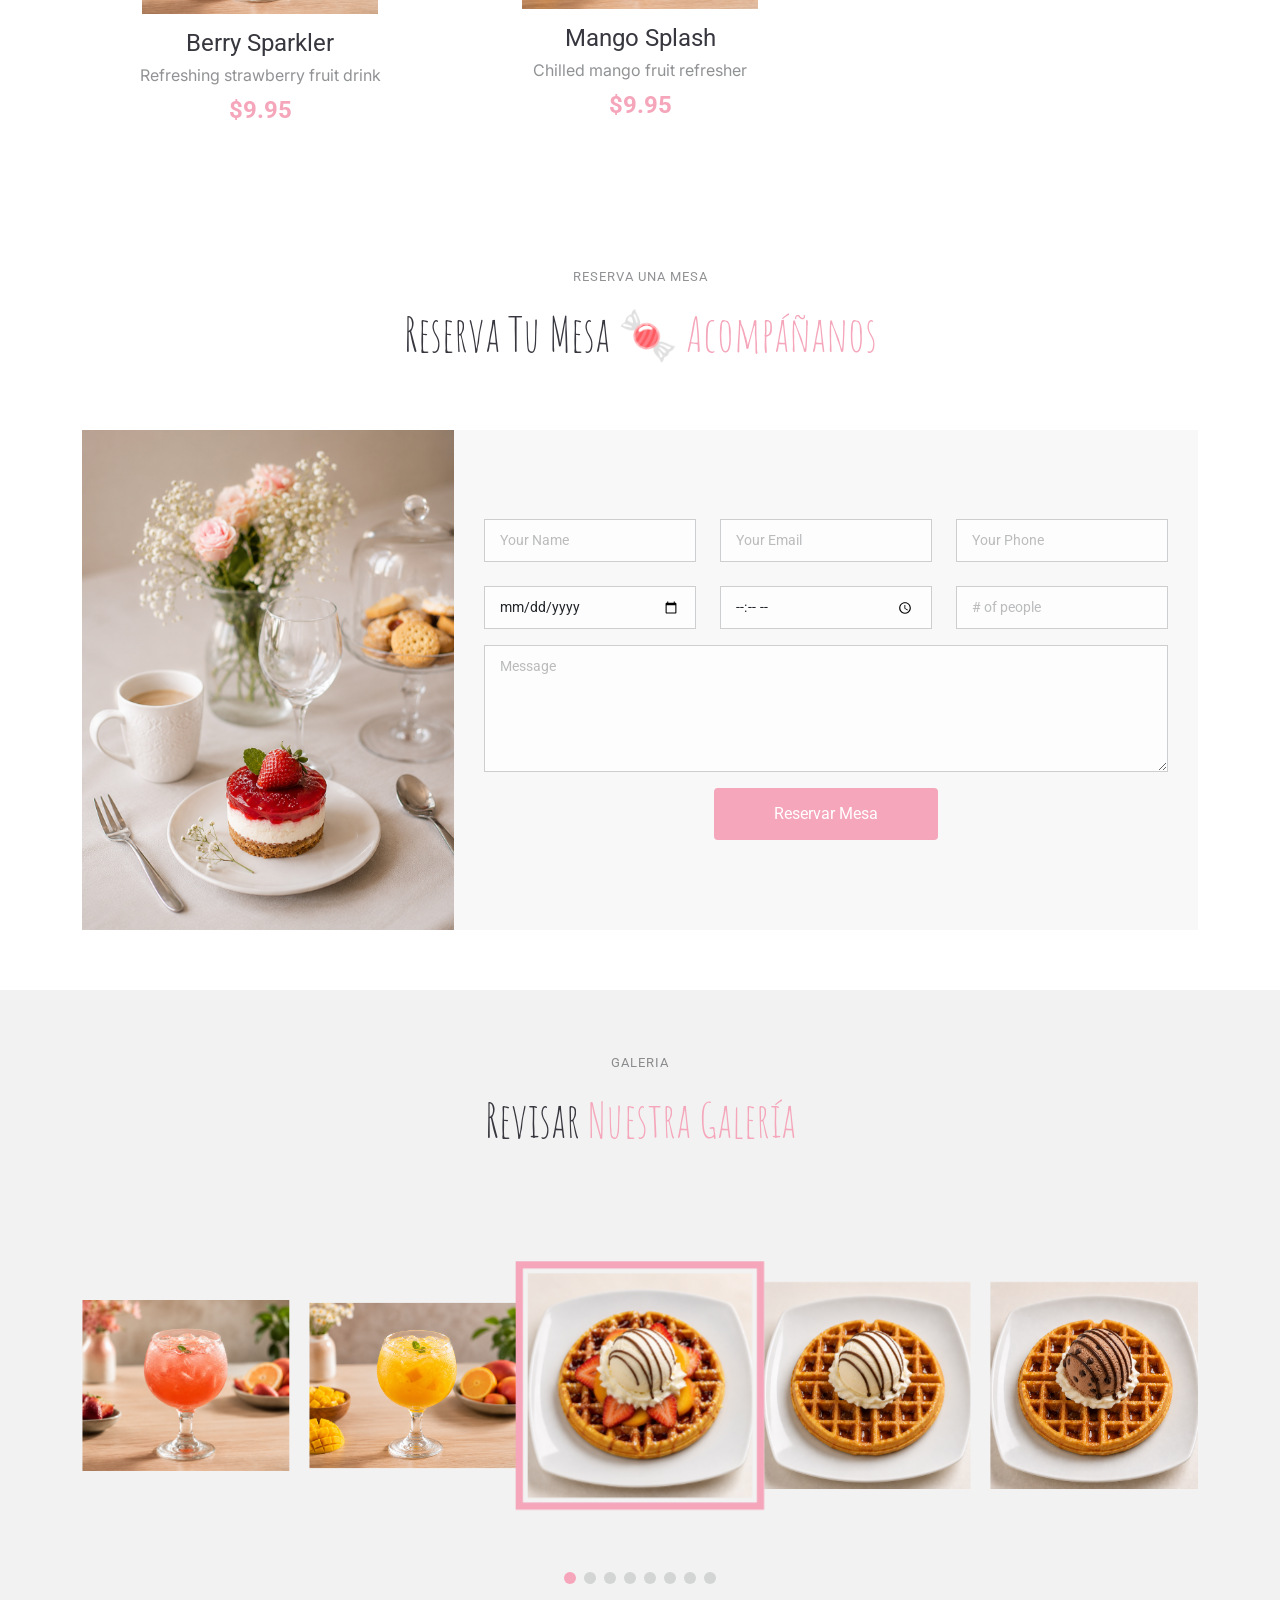
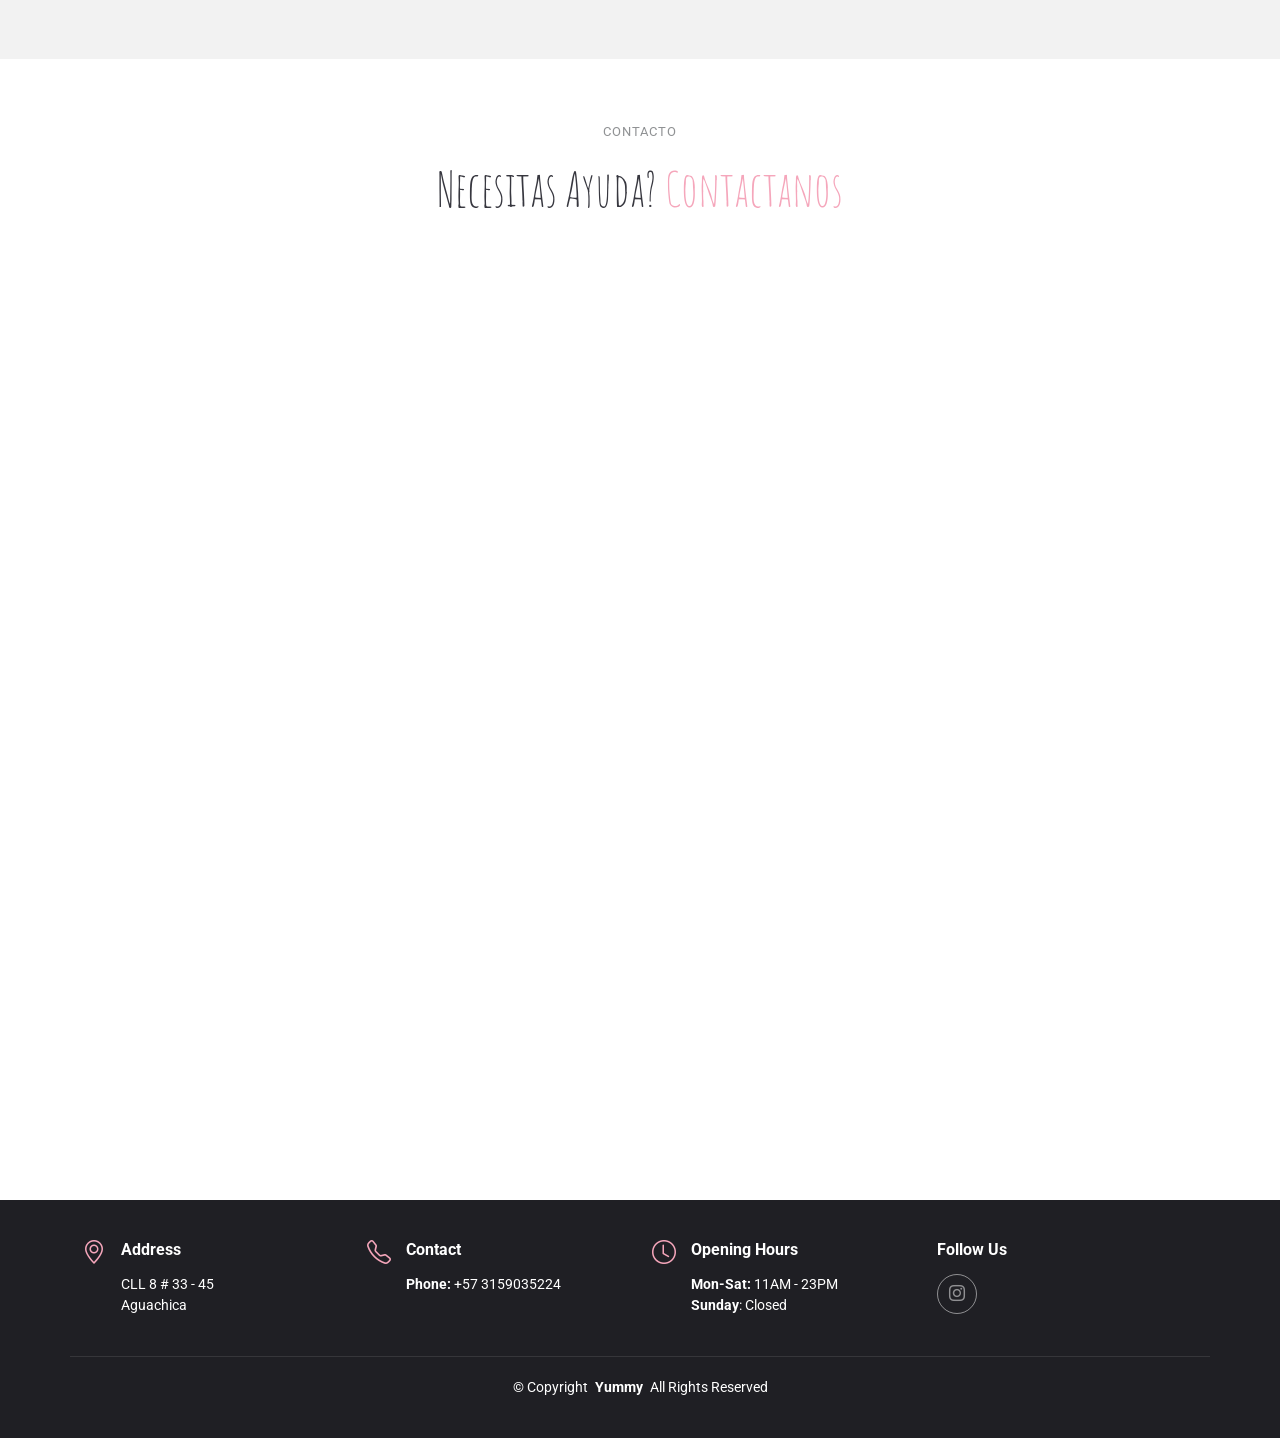
==== commit 31d3ded9: "new update" ====
--- a/index.html
+++ b/index.html
@@ -4,7 +4,7 @@
 <head>
   <meta charset="utf-8">
   <meta content="width=device-width, initial-scale=1.0" name="viewport">
-  <title>Hamburguesa express</title>
+  <title>Dulce Vida</title>
   <meta name="description" content="">
   <meta name="keywords" content="">
 
@@ -85,15 +85,35 @@
         </a>
 
         <!-- Modal -->
-        <div id="modalLogin" style="display:none; position:fixed; inset:0; background:rgba(0,0,0,0.5); justify-content:center; align-items:center; z-index:9999;">
-          <div style="background:#b0fafa; padding:40px; border-radius:10px; width:400px;">
-            <h2>Iniciar Sesión</h2>
-            <input type="text" placeholder="Usuario" style="width:100%; margin:10px 0; padding:8px;"><br>
-            <input type="password" placeholder="Contraseña" style="width:100%; margin:10px 0; padding:8px;"><br>
-            <button onclick="/* lógica de login */">Entrar</button>
-            <button onclick="document.getElementById('modalLogin').style.display='none'">Cerrar</button>
-          </div>
-        </div>
+      <div id="modalLogin" style="display:none; position:fixed; inset:0; background:rgba(0,0,0,0.5); justify-content:center; align-items:center; z-index:9999;">
+      <div style="background:#b0fafa; padding:40px; border-radius:10px; width:400px;">
+        
+        <!-- Pestañas -->
+        <div style="display:flex; gap:10px; margin-bottom:20px;">
+          <button onclick="mostrarTab('login')" id="tabLogin" style="flex:1; padding:8px; background:#ffc2e6; color:white; border:none; border-radius:5px; cursor:pointer; color: black;">Iniciar Sesión</button>
+          <button onclick="mostrarTab('registro')" id="tabRegistro" style="flex:1; padding:8px; background:#cccccc; border:none; border-radius:5px; cursor:pointer;">Registrarse</button>
+        </div>
+
+        <!-- Formulario Login -->
+        <div id="formLogin">
+          <input id="loginUser" type="text" placeholder="Usuario" style="width:100%; margin:8px 0; padding:8px; border-radius:5px; border:1px solid #aaa;"><br>
+          <input id="loginPass" type="password" placeholder="Contraseña" style="width:100%; margin:8px 0; padding:8px; border-radius:5px; border:1px solid #aaa;"><br>
+          <p id="loginError" style="color:#ffc2e6; font-size:13px;"></p>
+          <button onclick="iniciarSesion()" style="width:100%; padding:10px; background:#ffc2e6; color:white; border:none; border-radius:5px; cursor:pointer; color: black;">Entrar</button>
+        </div>
+
+        <!-- Formulario Registro -->
+        <div id="formRegistro" style="display:none;">
+          <input id="regUser" type="text" placeholder="Nombre de usuario" style="width:100%; margin:8px 0; padding:8px; border-radius:5px; border:1px solid #aaa;"><br>
+          <input id="regPass" type="password" placeholder="Contraseña" style="width:100%; margin:8px 0; padding:8px; border-radius:5px; border:1px solid #aaa;"><br>
+          <input id="regPass2" type="password" placeholder="Confirmar contraseña" style="width:100%; margin:8px 0; padding:8px; border-radius:5px; border:1px solid #aaa;"><br>
+          <p id="regError" style="color:#ffc2e6; font-size:13px;"></p>
+          <button onclick="registrarse()" style="width:100%; padding:10px; background:#ffc2e6; color:#aaa; border:none; border-radius:5px; cursor:pointer;">Crear Cuenta</button>
+        </div>
+
+        <button onclick="document.getElementById('modalLogin').style.display='none'" style="width:100%; margin-top:10px; padding:8px; background:#e4e4e4; color:white; border:none; border-radius:5px; cursor:pointer; color: black;">Cerrar</button>
+      </div>
+    </div>
         
       </div>
     </div>
@@ -218,8 +238,8 @@
 
       <!-- Section Title -->
       <div class="container section-title" data-aos="fade-up">
-        <h2>Our Menu</h2>
-        <p><span>Check Our</span> <span class="description-title">Dulce Vida's Menu</span></p>
+        <h2>Menu</h2>
+        <p><span>Mira</span> <span class="description-title">Menu De Dulce Vida</span></p>
       </div><!-- End Section Title -->
 
       <div class="container">
@@ -385,10 +405,10 @@
               </div>
 
               <div class="text-center mt-3">
-                <div class="loading">Loading</div>
+                <div class="loading">Cargando...</div>
                 <div class="error-message"></div>
-                <div class="sent-message">Your booking request was sent. We will call back or send an Email to confirm your reservation. Thank you!</div>
-                <button type="submit">Book a Table</button>
+                <div class="sent-message">Su solicitud de reserva ha sido enviada. Nos pondremos en contacto con usted por teléfono o correo electrónico para confirmar su reserva. Gracias.!</div>
+                <button type="submit">Reservar Mesa</button>
               </div>
             </form>
           </div><!-- End Reservation Form -->
